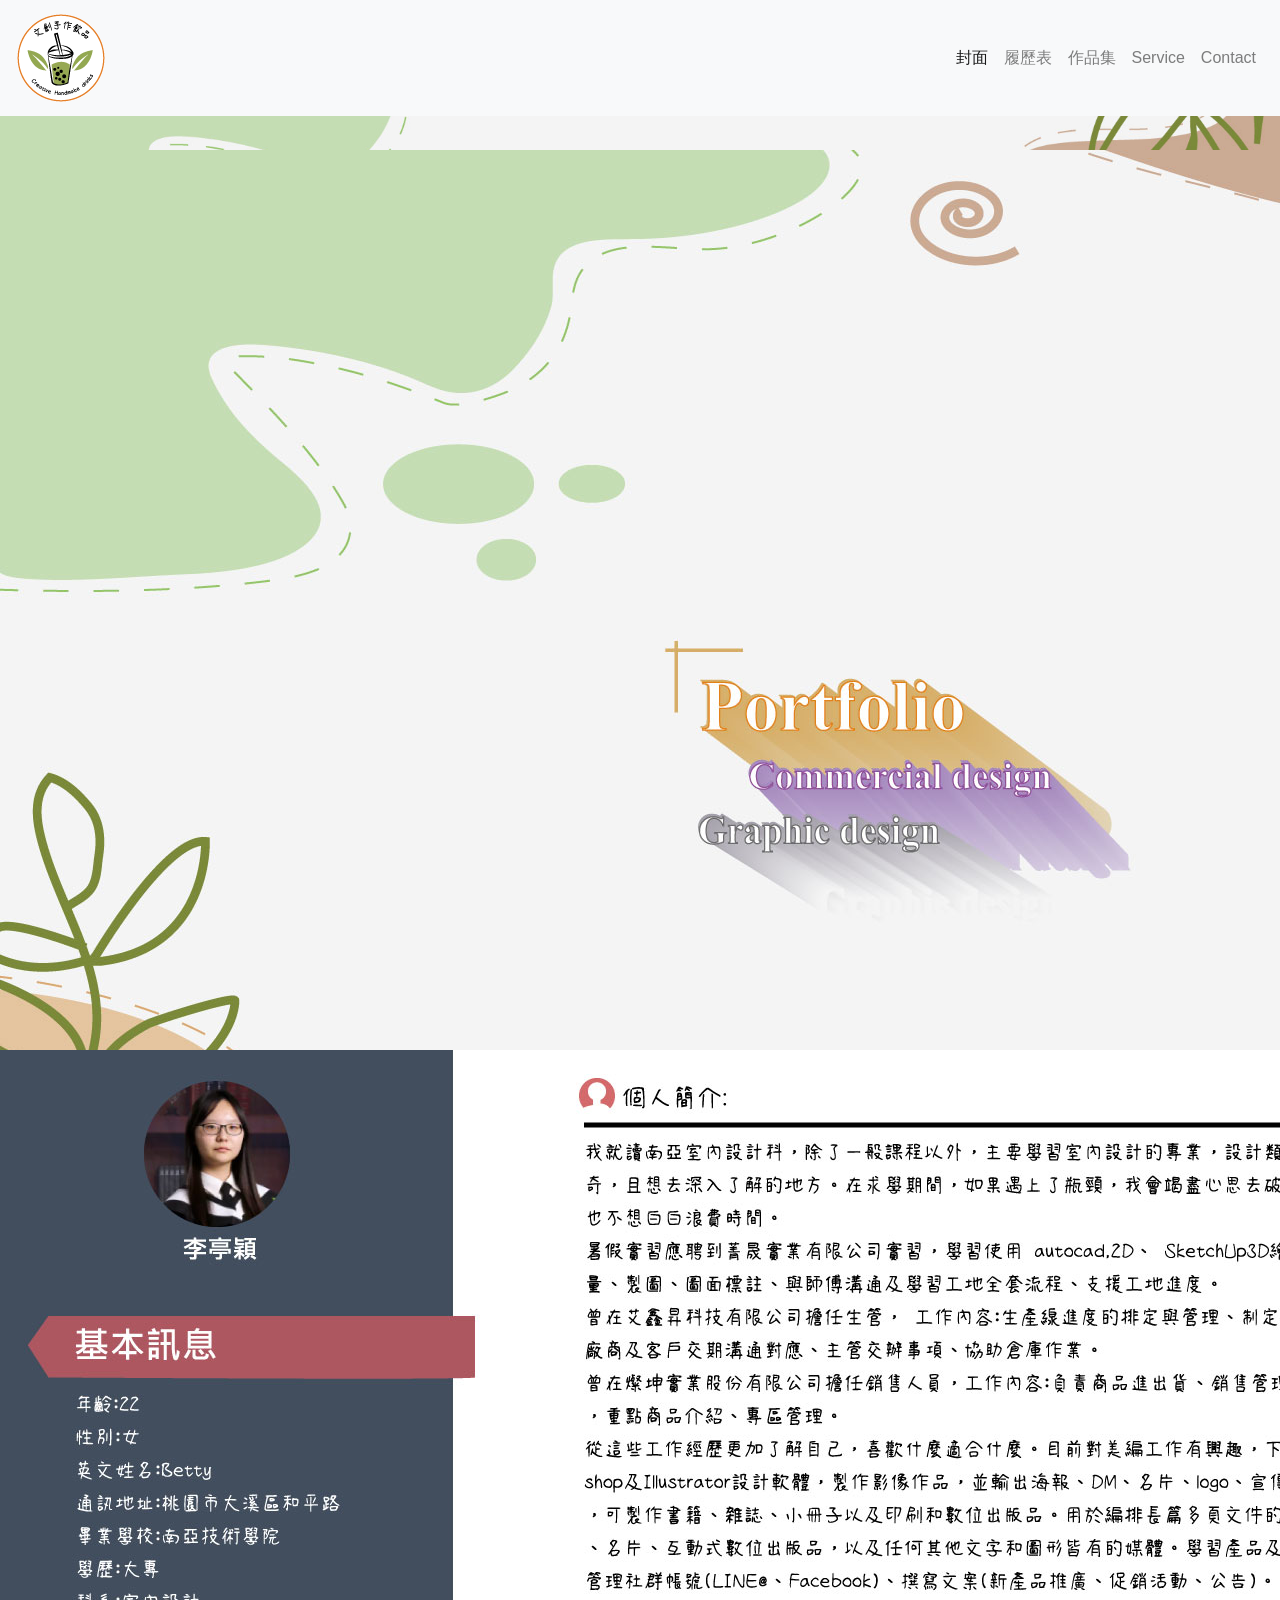
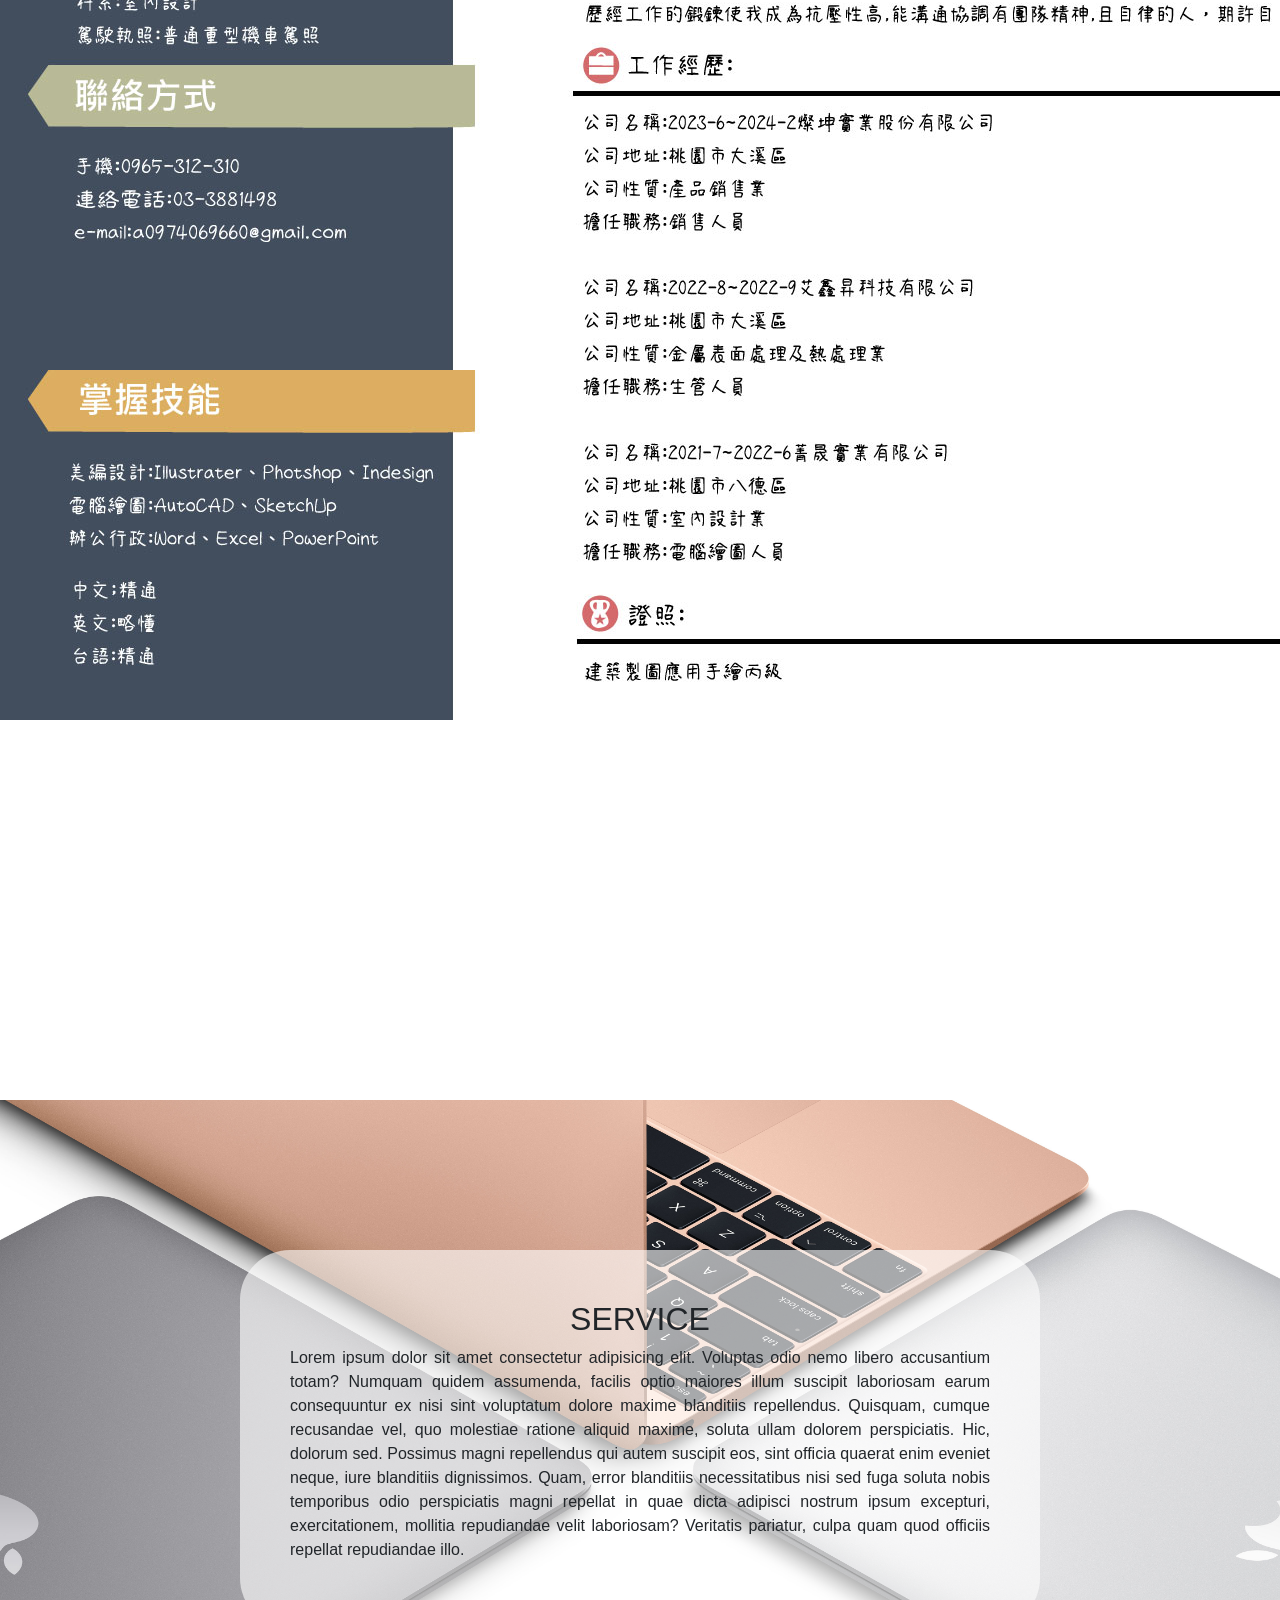
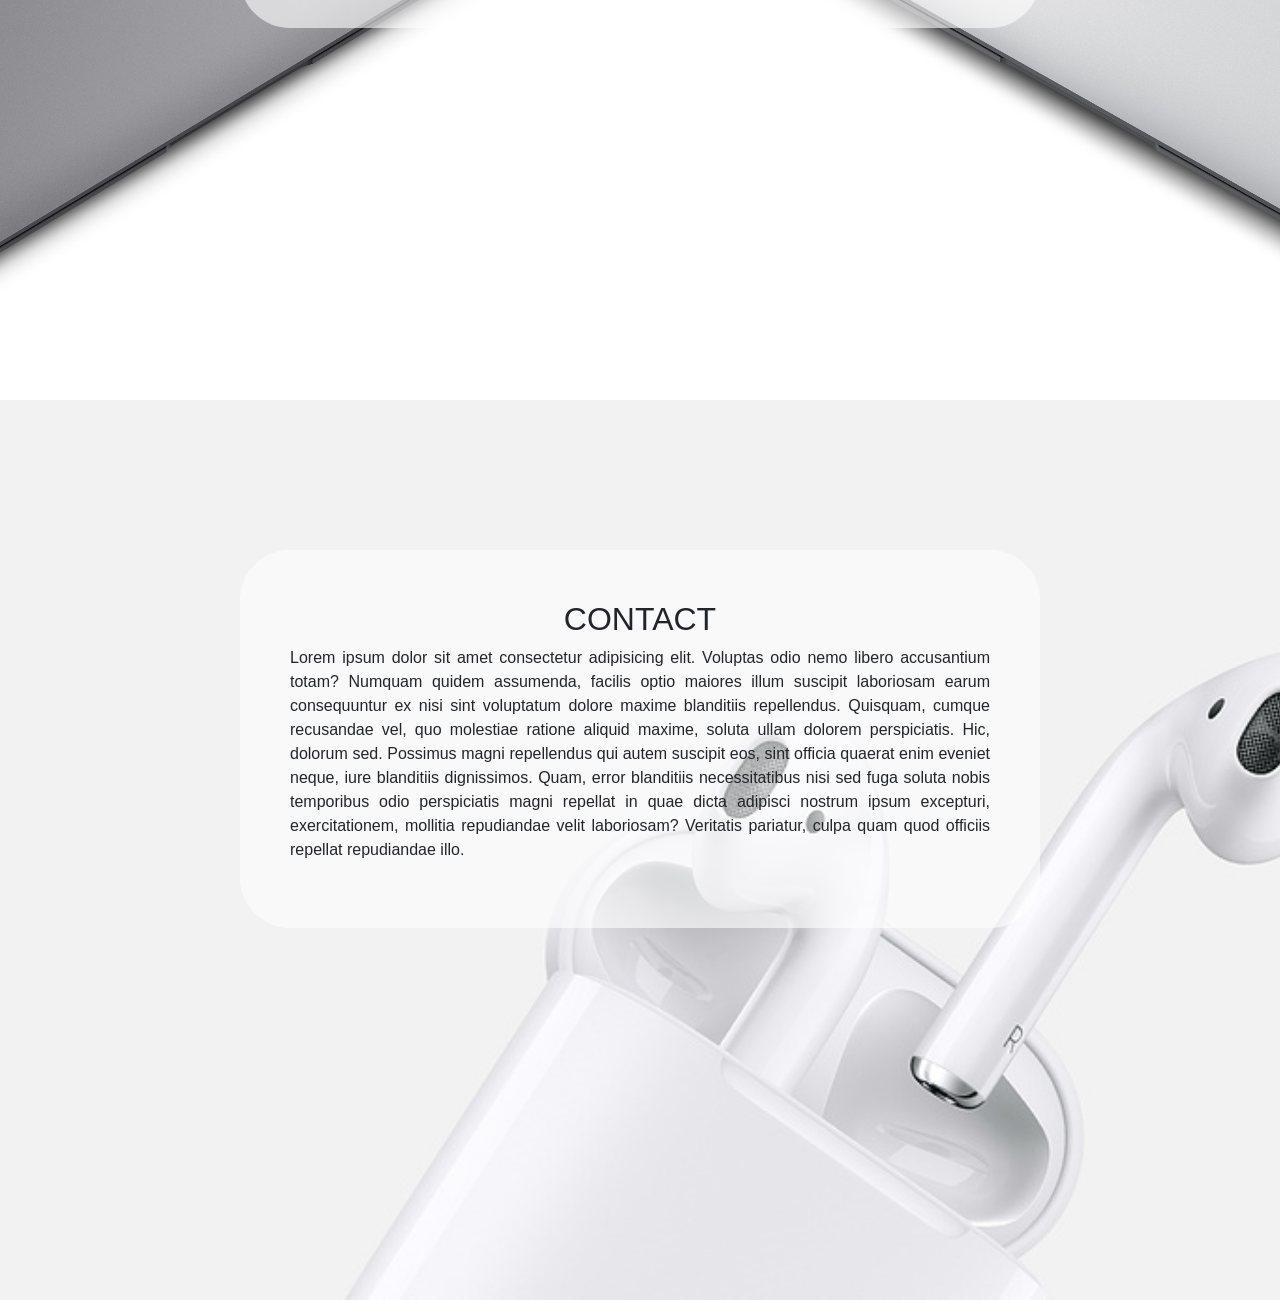
==== index.html @ 88ca4b81 "20240617-v1" ====
<!DOCTYPE html>
<html lang="en">

<head>
    <meta charset="UTF-8">
    <meta name="viewport" content="width=device-width, initial-scale=1.0">
    <meta http-equiv="X-UA-Compatible" content="ie=edge">
    <title>Document</title>
    <link rel="stylesheet" href="./css/bootstrap-4.0.0.css">
    <!-- bs icon -->
    <link rel="stylesheet" href="https://cdn.jsdelivr.net/npm/bootstrap-icons@1.11.3/font/bootstrap-icons.min.css">
    <!-- fontawesome icon -->
    <link rel="stylesheet" href="./fontawesome-free-5.7.2-web/css/all.css">
    <link rel="stylesheet" href="./css/index.css">
</head>

<body>
    <!-- 導覽列 -->
    <nav class="navbar navbar-expand-lg navbar-light bg-light fixed-top">
        <a class="navbar-brand js-scroll-trigger" href="#封面">
            <img src="./images/logo-2.png" alt="">
        </a>
        <button class="navbar-toggler" type="button" data-toggle="collapse" data-target="#navbarNav" aria-controls="navbarNav" aria-expanded="false"
            aria-label="Toggle navigation">
            <span class="navbar-toggler-icon"></span>
        </button>
        <div class="collapse navbar-collapse" id="navbarNav">
            <!-- 
                mr-auto(靠左=>預設值)
                ml-auto(靠右)
                mx-auto(置中)
             -->
            <ul class="navbar-nav ml-auto">
                <!-- 封面 -->
                <li class="nav-item active">
                    <a class="nav-link js-scroll-trigger" href="#封面">封面 <span class="sr-only">(current)</span></a>
                </li>
                <!-- 履歷表 -->
                <li class="nav-item">
                    <a class="nav-link js-scroll-trigger" href="#履歷表">履歷表</a>
                </li>
                <!-- 作品集 -->
                <li class="nav-item">
                    <a class="nav-link js-scroll-trigger" href="#作品集">作品集</a>
                </li>
                <li class="nav-item">
                    <a class="nav-link js-scroll-trigger" href="#service">Service</a>
                </li>
                <li class="nav-item">
                    <a class="nav-link js-scroll-trigger" href="#contact">Contact</a>
                </li>
            </ul>
        </div>
    </nav>

    <!-- 選單各區內容 -->
    <!-- 封面 -->
    <section id="封面">
        <img src="./images/封面.jpg" alt="">
        <div class="container">
            <div class="row">
                <!-- <div class="txt-bg">
                    <h2><i class="bi bi-alarm"></i>HOME</h2>
                    <p>Lorem ipsum dolor sit amet consectetur adipisicing elit. Voluptas odio nemo libero accusantium totam? Numquam quidem assumenda, facilis optio maiores illum suscipit laboriosam earum consequuntur ex nisi sint voluptatum dolore maxime blanditiis repellendus. Quisquam, cumque recusandae vel, quo molestiae ratione aliquid maxime, soluta ullam dolorem perspiciatis. Hic, dolorum sed. Possimus magni repellendus qui autem suscipit eos, sint officia quaerat enim eveniet neque, iure blanditiis dignissimos. Quam, error blanditiis necessitatibus nisi sed fuga soluta nobis temporibus odio perspiciatis magni repellat in quae dicta adipisci nostrum ipsum excepturi, exercitationem, mollitia repudiandae velit laboriosam? Veritatis pariatur, culpa quam quod officiis repellat repudiandae illo.</p>
                </div> -->
            </div>
        </div>
    </section>
    <!-- 履歷表 -->
    <section id="履歷表">
        <img src="./images/履歷表設計.jpg" alt="">
        <div class="container">
            <div class="row">
                <!-- <div class="txt-bg">
                    <h2>ABOUT<i class="bi bi-umbrella"></i></h2>
                    <p>Lorem ipsum dolor sit amet consectetur adipisicing elit. Voluptas odio nemo libero accusantium totam? Numquam quidem assumenda, facilis optio maiores illum suscipit laboriosam earum consequuntur ex nisi sint voluptatum dolore maxime blanditiis repellendus. Quisquam, cumque recusandae vel, quo molestiae ratione aliquid maxime, soluta ullam dolorem perspiciatis. Hic, dolorum sed. Possimus magni repellendus qui autem suscipit eos, sint officia quaerat enim eveniet neque, iure blanditiis dignissimos. Quam, error blanditiis necessitatibus nisi sed fuga soluta nobis temporibus odio perspiciatis magni repellat in quae dicta adipisci nostrum ipsum excepturi, exercitationem, mollitia repudiandae velit laboriosam? Veritatis pariatur, culpa quam quod officiis repellat repudiandae illo.</p>
                </div> -->
            </div>
        </div>
    </section>
    <!-- 作品集 -->
    <section id="作品集">
        <div class="container">
            <div class="row">
                <!-- 行內樣式 -->
                <!-- <div class="txt-bg">                    
                    <h2><i class="fas fa-dog" style="color: rgb(255, 70, 70);"></i>NEWS</h2>
                    <p>Lorem ipsum dolor sit amet consectetur adipisicing elit. Voluptas odio nemo libero accusantium totam? Numquam quidem assumenda, facilis optio maiores illum suscipit laboriosam earum consequuntur ex nisi sint voluptatum dolore maxime blanditiis repellendus. Quisquam, cumque recusandae vel, quo molestiae ratione aliquid maxime, soluta ullam dolorem perspiciatis. Hic, dolorum sed. Possimus magni repellendus qui autem suscipit eos, sint officia quaerat enim eveniet neque, iure blanditiis dignissimos. Quam, error blanditiis necessitatibus nisi sed fuga soluta nobis temporibus odio perspiciatis magni repellat in quae dicta adipisci nostrum ipsum excepturi, exercitationem, mollitia repudiandae velit laboriosam? Veritatis pariatur, culpa quam quod officiis repellat repudiandae illo.</p>
                </div> -->
            </div>
        </div>
    </section>
    <!-- SERVICE -->
    <section id="service">
        <div class="container">
            <div class="row">
                <div class="txt-bg">
                    <h2>SERVICE</h2>
                    <p>Lorem ipsum dolor sit amet consectetur adipisicing elit. Voluptas odio nemo libero accusantium totam?
                        Numquam quidem assumenda, facilis optio maiores illum suscipit laboriosam earum consequuntur ex nisi
                        sint voluptatum dolore maxime blanditiis repellendus. Quisquam, cumque recusandae vel, quo molestiae
                        ratione aliquid maxime, soluta ullam dolorem perspiciatis. Hic, dolorum sed. Possimus magni repellendus
                        qui autem suscipit eos, sint officia quaerat enim eveniet neque, iure blanditiis dignissimos. Quam,
                        error blanditiis necessitatibus nisi sed fuga soluta nobis temporibus odio perspiciatis magni repellat
                        in quae dicta adipisci nostrum ipsum excepturi, exercitationem, mollitia repudiandae velit laboriosam?
                        Veritatis pariatur, culpa quam quod officiis repellat repudiandae illo.</p>
                </div>
            </div>
        </div>
    </section>
    <!-- CONTACT -->
    <section id="contact">
        <div class="container">
            <div class="row">
                <div class="txt-bg">
                    <h2>CONTACT</h2>
                    <p>Lorem ipsum dolor sit amet consectetur adipisicing elit. Voluptas odio nemo libero accusantium totam?
                        Numquam quidem assumenda, facilis optio maiores illum suscipit laboriosam earum consequuntur ex nisi
                        sint voluptatum dolore maxime blanditiis repellendus. Quisquam, cumque recusandae vel, quo molestiae
                        ratione aliquid maxime, soluta ullam dolorem perspiciatis. Hic, dolorum sed. Possimus magni repellendus
                        qui autem suscipit eos, sint officia quaerat enim eveniet neque, iure blanditiis dignissimos. Quam,
                        error blanditiis necessitatibus nisi sed fuga soluta nobis temporibus odio perspiciatis magni repellat
                        in quae dicta adipisci nostrum ipsum excepturi, exercitationem, mollitia repudiandae velit laboriosam?
                        Veritatis pariatur, culpa quam quod officiis repellat repudiandae illo.</p>
                </div>
            </div>
        </div>
    </section>




    <!-- jQuery主程式 -->
    <script src="./js/jquery-3.2.1.min.js"></script>
    <!-- 捲動主程式 -->
    <script src="./js/freelancer.min.js"></script>
    <!-- 轉場主程式 -->
    <script src="./js/jquery.easing.min.js"></script>

    <!-- bs主程式 -->
    <script src="./js/bootstrap-4.0.0.js"></script>
    <script src="./js/popper.min.js"></script>

</body>

</html>
---- fontawesome-free-5.7.2-web/css/all.css ----
.fa,
.fas,
.far,
.fal,
.fab {
  -moz-osx-font-smoothing: grayscale;
  -webkit-font-smoothing: antialiased;
  display: inline-block;
  font-style: normal;
  font-variant: normal;
  text-rendering: auto;
  line-height: 1; }

.fa-lg {
  font-size: 1.33333em;
  line-height: 0.75em;
  vertical-align: -.0667em; }

.fa-xs {
  font-size: .75em; }

.fa-sm {
  font-size: .875em; }

.fa-1x {
  font-size: 1em; }

.fa-2x {
  font-size: 2em; }

.fa-3x {
  font-size: 3em; }

.fa-4x {
  font-size: 4em; }

.fa-5x {
  font-size: 5em; }

.fa-6x {
  font-size: 6em; }

.fa-7x {
  font-size: 7em; }

.fa-8x {
  font-size: 8em; }

.fa-9x {
  font-size: 9em; }

.fa-10x {
  font-size: 10em; }

.fa-fw {
  text-align: center;
  width: 1.25em; }

.fa-ul {
  list-style-type: none;
  margin-left: 2.5em;
  padding-left: 0; }
  .fa-ul > li {
    position: relative; }

.fa-li {
  left: -2em;
  position: absolute;
  text-align: center;
  width: 2em;
  line-height: inherit; }

.fa-border {
  border: solid 0.08em #eee;
  border-radius: .1em;
  padding: .2em .25em .15em; }

.fa-pull-left {
  float: left; }

.fa-pull-right {
  float: right; }

.fa.fa-pull-left,
.fas.fa-pull-left,
.far.fa-pull-left,
.fal.fa-pull-left,
.fab.fa-pull-left {
  margin-right: .3em; }

.fa.fa-pull-right,
.fas.fa-pull-right,
.far.fa-pull-right,
.fal.fa-pull-right,
.fab.fa-pull-right {
  margin-left: .3em; }

.fa-spin {
  -webkit-animation: fa-spin 2s infinite linear;
          animation: fa-spin 2s infinite linear; }

.fa-pulse {
  -webkit-animation: fa-spin 1s infinite steps(8);
          animation: fa-spin 1s infinite steps(8); }

@-webkit-keyframes fa-spin {
  0% {
    -webkit-transform: rotate(0deg);
            transform: rotate(0deg); }
  100% {
    -webkit-transform: rotate(360deg);
            transform: rotate(360deg); } }

@keyframes fa-spin {
  0% {
    -webkit-transform: rotate(0deg);
            transform: rotate(0deg); }
  100% {
    -webkit-transform: rotate(360deg);
            transform: rotate(360deg); } }

.fa-rotate-90 {
  -ms-filter: "progid:DXImageTransform.Microsoft.BasicImage(rotation=1)";
  -webkit-transform: rotate(90deg);
          transform: rotate(90deg); }

.fa-rotate-180 {
  -ms-filter: "progid:DXImageTransform.Microsoft.BasicImage(rotation=2)";
  -webkit-transform: rotate(180deg);
          transform: rotate(180deg); }

.fa-rotate-270 {
  -ms-filter: "progid:DXImageTransform.Microsoft.BasicImage(rotation=3)";
  -webkit-transform: rotate(270deg);
          transform: rotate(270deg); }

.fa-flip-horizontal {
  -ms-filter: "progid:DXImageTransform.Microsoft.BasicImage(rotation=0, mirror=1)";
  -webkit-transform: scale(-1, 1);
          transform: scale(-1, 1); }

.fa-flip-vertical {
  -ms-filter: "progid:DXImageTransform.Microsoft.BasicImage(rotation=2, mirror=1)";
  -webkit-transform: scale(1, -1);
          transform: scale(1, -1); }

.fa-flip-both, .fa-flip-horizontal.fa-flip-vertical {
  -ms-filter: "progid:DXImageTransform.Microsoft.BasicImage(rotation=2, mirror=1)";
  -webkit-transform: scale(-1, -1);
          transform: scale(-1, -1); }

:root .fa-rotate-90,
:root .fa-rotate-180,
:root .fa-rotate-270,
:root .fa-flip-horizontal,
:root .fa-flip-vertical,
:root .fa-flip-both {
  -webkit-filter: none;
          filter: none; }

.fa-stack {
  display: inline-block;
  height: 2em;
  line-height: 2em;
  position: relative;
  vertical-align: middle;
  width: 2.5em; }

.fa-stack-1x,
.fa-stack-2x {
  left: 0;
  position: absolute;
  text-align: center;
  width: 100%; }

.fa-stack-1x {
  line-height: inherit; }

.fa-stack-2x {
  font-size: 2em; }

.fa-inverse {
  color: #fff; }

/* Font Awesome uses the Unicode Private Use Area (PUA) to ensure screen
readers do not read off random characters that represent icons */
.fa-500px:before {
  content: "\f26e"; }

.fa-accessible-icon:before {
  content: "\f368"; }

.fa-accusoft:before {
  content: "\f369"; }

.fa-acquisitions-incorporated:before {
  content: "\f6af"; }

.fa-ad:before {
  content: "\f641"; }

.fa-address-book:before {
  content: "\f2b9"; }

.fa-address-card:before {
  content: "\f2bb"; }

.fa-adjust:before {
  content: "\f042"; }

.fa-adn:before {
  content: "\f170"; }

.fa-adobe:before {
  content: "\f778"; }

.fa-adversal:before {
  content: "\f36a"; }

.fa-affiliatetheme:before {
  content: "\f36b"; }

.fa-air-freshener:before {
  content: "\f5d0"; }

.fa-algolia:before {
  content: "\f36c"; }

.fa-align-center:before {
  content: "\f037"; }

.fa-align-justify:before {
  content: "\f039"; }

.fa-align-left:before {
  content: "\f036"; }

.fa-align-right:before {
  content: "\f038"; }

.fa-alipay:before {
  content: "\f642"; }

.fa-allergies:before {
  content: "\f461"; }

.fa-amazon:before {
  content: "\f270"; }

.fa-amazon-pay:before {
  content: "\f42c"; }

.fa-ambulance:before {
  content: "\f0f9"; }

.fa-american-sign-language-interpreting:before {
  content: "\f2a3"; }

.fa-amilia:before {
  content: "\f36d"; }

.fa-anchor:before {
  content: "\f13d"; }

.fa-android:before {
  content: "\f17b"; }

.fa-angellist:before {
  content: "\f209"; }

.fa-angle-double-down:before {
  content: "\f103"; }

.fa-angle-double-left:before {
  content: "\f100"; }

.fa-angle-double-right:before {
  content: "\f101"; }

.fa-angle-double-up:before {
  content: "\f102"; }

.fa-angle-down:before {
  content: "\f107"; }

.fa-angle-left:before {
  content: "\f104"; }

.fa-angle-right:before {
  content: "\f105"; }

.fa-angle-up:before {
  content: "\f106"; }

.fa-angry:before {
  content: "\f556"; }

.fa-angrycreative:before {
  content: "\f36e"; }

.fa-angular:before {
  content: "\f420"; }

.fa-ankh:before {
  content: "\f644"; }

.fa-app-store:before {
  content: "\f36f"; }

.fa-app-store-ios:before {
  content: "\f370"; }

.fa-apper:before {
  content: "\f371"; }

.fa-apple:before {
  content: "\f179"; }

.fa-apple-alt:before {
  content: "\f5d1"; }

.fa-apple-pay:before {
  content: "\f415"; }

.fa-archive:before {
  content: "\f187"; }

.fa-archway:before {
  content: "\f557"; }

.fa-arrow-alt-circle-down:before {
  content: "\f358"; }

.fa-arrow-alt-circle-left:before {
  content: "\f359"; }

.fa-arrow-alt-circle-right:before {
  content: "\f35a"; }

.fa-arrow-alt-circle-up:before {
  content: "\f35b"; }

.fa-arrow-circle-down:before {
  content: "\f0ab"; }

.fa-arrow-circle-left:before {
  content: "\f0a8"; }

.fa-arrow-circle-right:before {
  content: "\f0a9"; }

.fa-arrow-circle-up:before {
  content: "\f0aa"; }

.fa-arrow-down:before {
  content: "\f063"; }

.fa-arrow-left:before {
  content: "\f060"; }

.fa-arrow-right:before {
  content: "\f061"; }

.fa-arrow-up:before {
  content: "\f062"; }

.fa-arrows-alt:before {
  content: "\f0b2"; }

.fa-arrows-alt-h:before {
  content: "\f337"; }

.fa-arrows-alt-v:before {
  content: "\f338"; }

.fa-artstation:before {
  content: "\f77a"; }

.fa-assistive-listening-systems:before {
  content: "\f2a2"; }

.fa-asterisk:before {
  content: "\f069"; }

.fa-asymmetrik:before {
  content: "\f372"; }

.fa-at:before {
  content: "\f1fa"; }

.fa-atlas:before {
  content: "\f558"; }

.fa-atlassian:before {
  content: "\f77b"; }

.fa-atom:before {
  content: "\f5d2"; }

.fa-audible:before {
  content: "\f373"; }

.fa-audio-description:before {
  content: "\f29e"; }

.fa-autoprefixer:before {
  content: "\f41c"; }

.fa-avianex:before {
  content: "\f374"; }

.fa-aviato:before {
  content: "\f421"; }

.fa-award:before {
  content: "\f559"; }

.fa-aws:before {
  content: "\f375"; }

.fa-baby:before {
  content: "\f77c"; }

.fa-baby-carriage:before {
  content: "\f77d"; }

.fa-backspace:before {
  content: "\f55a"; }

.fa-backward:before {
  content: "\f04a"; }

.fa-bacon:before {
  content: "\f7e5"; }

.fa-balance-scale:before {
  content: "\f24e"; }

.fa-ban:before {
  content: "\f05e"; }

.fa-band-aid:before {
  content: "\f462"; }

.fa-bandcamp:before {
  content: "\f2d5"; }

.fa-barcode:before {
  content: "\f02a"; }

.fa-bars:before {
  content: "\f0c9"; }

.fa-baseball-ball:before {
  content: "\f433"; }

.fa-basketball-ball:before {
  content: "\f434"; }

.fa-bath:before {
  content: "\f2cd"; }

.fa-battery-empty:before {
  content: "\f244"; }

.fa-battery-full:before {
  content: "\f240"; }

.fa-battery-half:before {
  content: "\f242"; }

.fa-battery-quarter:before {
  content: "\f243"; }

.fa-battery-three-quarters:before {
  content: "\f241"; }

.fa-bed:before {
  content: "\f236"; }

.fa-beer:before {
  content: "\f0fc"; }

.fa-behance:before {
  content: "\f1b4"; }

.fa-behance-square:before {
  content: "\f1b5"; }

.fa-bell:before {
  content: "\f0f3"; }

.fa-bell-slash:before {
  content: "\f1f6"; }

.fa-bezier-curve:before {
  content: "\f55b"; }

.fa-bible:before {
  content: "\f647"; }

.fa-bicycle:before {
  content: "\f206"; }

.fa-bimobject:before {
  content: "\f378"; }

.fa-binoculars:before {
  content: "\f1e5"; }

.fa-biohazard:before {
  content: "\f780"; }

.fa-birthday-cake:before {
  content: "\f1fd"; }

.fa-bitbucket:before {
  content: "\f171"; }

.fa-bitcoin:before {
  content: "\f379"; }

.fa-bity:before {
  content: "\f37a"; }

.fa-black-tie:before {
  content: "\f27e"; }

.fa-blackberry:before {
  content: "\f37b"; }

.fa-blender:before {
  content: "\f517"; }

.fa-blender-phone:before {
  content: "\f6b6"; }

.fa-blind:before {
  content: "\f29d"; }

.fa-blog:before {
  content: "\f781"; }

.fa-blogger:before {
  content: "\f37c"; }

.fa-blogger-b:before {
  content: "\f37d"; }

.fa-bluetooth:before {
  content: "\f293"; }

.fa-bluetooth-b:before {
  content: "\f294"; }

.fa-bold:before {
  content: "\f032"; }

.fa-bolt:before {
  content: "\f0e7"; }

.fa-bomb:before {
  content: "\f1e2"; }

.fa-bone:before {
  content: "\f5d7"; }

.fa-bong:before {
  content: "\f55c"; }

.fa-book:before {
  content: "\f02d"; }

.fa-book-dead:before {
  content: "\f6b7"; }

.fa-book-medical:before {
  content: "\f7e6"; }

.fa-book-open:before {
  content: "\f518"; }

.fa-book-reader:before {
  content: "\f5da"; }

.fa-bookmark:before {
  content: "\f02e"; }

.fa-bowling-ball:before {
  content: "\f436"; }

.fa-box:before {
  content: "\f466"; }

.fa-box-open:before {
  content: "\f49e"; }

.fa-boxes:before {
  content: "\f468"; }

.fa-braille:before {
  content: "\f2a1"; }

.fa-brain:before {
  content: "\f5dc"; }

.fa-bread-slice:before {
  content: "\f7ec"; }

.fa-briefcase:before {
  content: "\f0b1"; }

.fa-briefcase-medical:before {
  content: "\f469"; }

.fa-broadcast-tower:before {
  content: "\f519"; }

.fa-broom:before {
  content: "\f51a"; }

.fa-brush:before {
  content: "\f55d"; }

.fa-btc:before {
  content: "\f15a"; }

.fa-bug:before {
  content: "\f188"; }

.fa-building:before {
  content: "\f1ad"; }

.fa-bullhorn:before {
  content: "\f0a1"; }

.fa-bullseye:before {
  content: "\f140"; }

.fa-burn:before {
  content: "\f46a"; }

.fa-buromobelexperte:before {
  content: "\f37f"; }

.fa-bus:before {
  content: "\f207"; }

.fa-bus-alt:before {
  content: "\f55e"; }

.fa-business-time:before {
  content: "\f64a"; }

.fa-buysellads:before {
  content: "\f20d"; }

.fa-calculator:before {
  content: "\f1ec"; }

.fa-calendar:before {
  content: "\f133"; }

.fa-calendar-alt:before {
  content: "\f073"; }

.fa-calendar-check:before {
  content: "\f274"; }

.fa-calendar-day:before {
  content: "\f783"; }

.fa-calendar-minus:before {
  content: "\f272"; }

.fa-calendar-plus:before {
  content: "\f271"; }

.fa-calendar-times:before {
  content: "\f273"; }

.fa-calendar-week:before {
  content: "\f784"; }

.fa-camera:before {
  content: "\f030"; }

.fa-camera-retro:before {
  content: "\f083"; }

.fa-campground:before {
  content: "\f6bb"; }

.fa-canadian-maple-leaf:before {
  content: "\f785"; }

.fa-candy-cane:before {
  content: "\f786"; }

.fa-cannabis:before {
  content: "\f55f"; }

.fa-capsules:before {
  content: "\f46b"; }

.fa-car:before {
  content: "\f1b9"; }

.fa-car-alt:before {
  content: "\f5de"; }

.fa-car-battery:before {
  content: "\f5df"; }

.fa-car-crash:before {
  content: "\f5e1"; }

.fa-car-side:before {
  content: "\f5e4"; }

.fa-caret-down:before {
  content: "\f0d7"; }

.fa-caret-left:before {
  content: "\f0d9"; }

.fa-caret-right:before {
  content: "\f0da"; }

.fa-caret-square-down:before {
  content: "\f150"; }

.fa-caret-square-left:before {
  content: "\f191"; }

.fa-caret-square-right:before {
  content: "\f152"; }

.fa-caret-square-up:before {
  content: "\f151"; }

.fa-caret-up:before {
  content: "\f0d8"; }

.fa-carrot:before {
  content: "\f787"; }

.fa-cart-arrow-down:before {
  content: "\f218"; }

.fa-cart-plus:before {
  content: "\f217"; }

.fa-cash-register:before {
  content: "\f788"; }

.fa-cat:before {
  content: "\f6be"; }

.fa-cc-amazon-pay:before {
  content: "\f42d"; }

.fa-cc-amex:before {
  content: "\f1f3"; }

.fa-cc-apple-pay:before {
  content: "\f416"; }

.fa-cc-diners-club:before {
  content: "\f24c"; }

.fa-cc-discover:before {
  content: "\f1f2"; }

.fa-cc-jcb:before {
  content: "\f24b"; }

.fa-cc-mastercard:before {
  content: "\f1f1"; }

.fa-cc-paypal:before {
  content: "\f1f4"; }

.fa-cc-stripe:before {
  content: "\f1f5"; }

.fa-cc-visa:before {
  content: "\f1f0"; }

.fa-centercode:before {
  content: "\f380"; }

.fa-centos:before {
  content: "\f789"; }

.fa-certificate:before {
  content: "\f0a3"; }

.fa-chair:before {
  content: "\f6c0"; }

.fa-chalkboard:before {
  content: "\f51b"; }

.fa-chalkboard-teacher:before {
  content: "\f51c"; }

.fa-charging-station:before {
  content: "\f5e7"; }

.fa-chart-area:before {
  content: "\f1fe"; }

.fa-chart-bar:before {
  content: "\f080"; }

.fa-chart-line:before {
  content: "\f201"; }

.fa-chart-pie:before {
  content: "\f200"; }

.fa-check:before {
  content: "\f00c"; }

.fa-check-circle:before {
  content: "\f058"; }

.fa-check-double:before {
  content: "\f560"; }

.fa-check-square:before {
  content: "\f14a"; }

.fa-cheese:before {
  content: "\f7ef"; }

.fa-chess:before {
  content: "\f439"; }

.fa-chess-bishop:before {
  content: "\f43a"; }

.fa-chess-board:before {
  content: "\f43c"; }

.fa-chess-king:before {
  content: "\f43f"; }

.fa-chess-knight:before {
  content: "\f441"; }

.fa-chess-pawn:before {
  content: "\f443"; }

.fa-chess-queen:before {
  content: "\f445"; }

.fa-chess-rook:before {
  content: "\f447"; }

.fa-chevron-circle-down:before {
  content: "\f13a"; }

.fa-chevron-circle-left:before {
  content: "\f137"; }

.fa-chevron-circle-right:before {
  content: "\f138"; }

.fa-chevron-circle-up:before {
  content: "\f139"; }

.fa-chevron-down:before {
  content: "\f078"; }

.fa-chevron-left:before {
  content: "\f053"; }

.fa-chevron-right:before {
  content: "\f054"; }

.fa-chevron-up:before {
  content: "\f077"; }

.fa-child:before {
  content: "\f1ae"; }

.fa-chrome:before {
  content: "\f268"; }

.fa-church:before {
  content: "\f51d"; }

.fa-circle:before {
  content: "\f111"; }

.fa-circle-notch:before {
  content: "\f1ce"; }

.fa-city:before {
  content: "\f64f"; }

.fa-clinic-medical:before {
  content: "\f7f2"; }

.fa-clipboard:before {
  content: "\f328"; }

.fa-clipboard-check:before {
  content: "\f46c"; }

.fa-clipboard-list:before {
  content: "\f46d"; }

.fa-clock:before {
  content: "\f017"; }

.fa-clone:before {
  content: "\f24d"; }

.fa-closed-captioning:before {
  content: "\f20a"; }

.fa-cloud:before {
  content: "\f0c2"; }

.fa-cloud-download-alt:before {
  content: "\f381"; }

.fa-cloud-meatball:before {
  content: "\f73b"; }

.fa-cloud-moon:before {
  content: "\f6c3"; }

.fa-cloud-moon-rain:before {
  content: "\f73c"; }

.fa-cloud-rain:before {
  content: "\f73d"; }

.fa-cloud-showers-heavy:before {
  content: "\f740"; }

.fa-cloud-sun:before {
  content: "\f6c4"; }

.fa-cloud-sun-rain:before {
  content: "\f743"; }

.fa-cloud-upload-alt:before {
  content: "\f382"; }

.fa-cloudscale:before {
  content: "\f383"; }

.fa-cloudsmith:before {
  content: "\f384"; }

.fa-cloudversify:before {
  content: "\f385"; }

.fa-cocktail:before {
  content: "\f561"; }

.fa-code:before {
  content: "\f121"; }

.fa-code-branch:before {
  content: "\f126"; }

.fa-codepen:before {
  content: "\f1cb"; }

.fa-codiepie:before {
  content: "\f284"; }

.fa-coffee:before {
  content: "\f0f4"; }

.fa-cog:before {
  content: "\f013"; }

.fa-cogs:before {
  content: "\f085"; }

.fa-coins:before {
  content: "\f51e"; }

.fa-columns:before {
  content: "\f0db"; }

.fa-comment:before {
  content: "\f075"; }

.fa-comment-alt:before {
  content: "\f27a"; }

.fa-comment-dollar:before {
  content: "\f651"; }

.fa-comment-dots:before {
  content: "\f4ad"; }

.fa-comment-medical:before {
  content: "\f7f5"; }

.fa-comment-slash:before {
  content: "\f4b3"; }

.fa-comments:before {
  content: "\f086"; }

.fa-comments-dollar:before {
  content: "\f653"; }

.fa-compact-disc:before {
  content: "\f51f"; }

.fa-compass:before {
  content: "\f14e"; }

.fa-compress:before {
  content: "\f066"; }

.fa-compress-arrows-alt:before {
  content: "\f78c"; }

.fa-concierge-bell:before {
  content: "\f562"; }

.fa-confluence:before {
  content: "\f78d"; }

.fa-connectdevelop:before {
  content: "\f20e"; }

.fa-contao:before {
  content: "\f26d"; }

.fa-cookie:before {
  content: "\f563"; }

.fa-cookie-bite:before {
  content: "\f564"; }

.fa-copy:before {
  content: "\f0c5"; }

.fa-copyright:before {
  content: "\f1f9"; }

.fa-couch:before {
  content: "\f4b8"; }

.fa-cpanel:before {
  content: "\f388"; }

.fa-creative-commons:before {
  content: "\f25e"; }

.fa-creative-commons-by:before {
  content: "\f4e7"; }

.fa-creative-commons-nc:before {
  content: "\f4e8"; }

.fa-creative-commons-nc-eu:before {
  content: "\f4e9"; }

.fa-creative-commons-nc-jp:before {
  content: "\f4ea"; }

.fa-creative-commons-nd:before {
  content: "\f4eb"; }

.fa-creative-commons-pd:before {
  content: "\f4ec"; }

.fa-creative-commons-pd-alt:before {
  content: "\f4ed"; }

.fa-creative-commons-remix:before {
  content: "\f4ee"; }

.fa-creative-commons-sa:before {
  content: "\f4ef"; }

.fa-creative-commons-sampling:before {
  content: "\f4f0"; }

.fa-creative-commons-sampling-plus:before {
  content: "\f4f1"; }

.fa-creative-commons-share:before {
  content: "\f4f2"; }

.fa-creative-commons-zero:before {
  content: "\f4f3"; }

.fa-credit-card:before {
  content: "\f09d"; }

.fa-critical-role:before {
  content: "\f6c9"; }

.fa-crop:before {
  content: "\f125"; }

.fa-crop-alt:before {
  content: "\f565"; }

.fa-cross:before {
  content: "\f654"; }

.fa-crosshairs:before {
  content: "\f05b"; }

.fa-crow:before {
  content: "\f520"; }

.fa-crown:before {
  content: "\f521"; }

.fa-crutch:before {
  content: "\f7f7"; }

.fa-css3:before {
  content: "\f13c"; }

.fa-css3-alt:before {
  content: "\f38b"; }

.fa-cube:before {
  content: "\f1b2"; }

.fa-cubes:before {
  content: "\f1b3"; }

.fa-cut:before {
  content: "\f0c4"; }

.fa-cuttlefish:before {
  content: "\f38c"; }

.fa-d-and-d:before {
  content: "\f38d"; }

.fa-d-and-d-beyond:before {
  content: "\f6ca"; }

.fa-dashcube:before {
  content: "\f210"; }

.fa-database:before {
  content: "\f1c0"; }

.fa-deaf:before {
  content: "\f2a4"; }

.fa-delicious:before {
  content: "\f1a5"; }

.fa-democrat:before {
  content: "\f747"; }

.fa-deploydog:before {
  content: "\f38e"; }

.fa-deskpro:before {
  content: "\f38f"; }

.fa-desktop:before {
  content: "\f108"; }

.fa-dev:before {
  content: "\f6cc"; }

.fa-deviantart:before {
  content: "\f1bd"; }

.fa-dharmachakra:before {
  content: "\f655"; }

.fa-dhl:before {
  content: "\f790"; }

.fa-diagnoses:before {
  content: "\f470"; }

.fa-diaspora:before {
  content: "\f791"; }

.fa-dice:before {
  content: "\f522"; }

.fa-dice-d20:before {
  content: "\f6cf"; }

.fa-dice-d6:before {
  content: "\f6d1"; }

.fa-dice-five:before {
  content: "\f523"; }

.fa-dice-four:before {
  content: "\f524"; }

.fa-dice-one:before {
  content: "\f525"; }

.fa-dice-six:before {
  content: "\f526"; }

.fa-dice-three:before {
  content: "\f527"; }

.fa-dice-two:before {
  content: "\f528"; }

.fa-digg:before {
  content: "\f1a6"; }

.fa-digital-ocean:before {
  content: "\f391"; }

.fa-digital-tachograph:before {
  content: "\f566"; }

.fa-directions:before {
  content: "\f5eb"; }

.fa-discord:before {
  content: "\f392"; }

.fa-discourse:before {
  content: "\f393"; }

.fa-divide:before {
  content: "\f529"; }

.fa-dizzy:before {
  content: "\f567"; }

.fa-dna:before {
  content: "\f471"; }

.fa-dochub:before {
  content: "\f394"; }

.fa-docker:before {
  content: "\f395"; }

.fa-dog:before {
  content: "\f6d3"; }

.fa-dollar-sign:before {
  content: "\f155"; }

.fa-dolly:before {
  content: "\f472"; }

.fa-dolly-flatbed:before {
  content: "\f474"; }

.fa-donate:before {
  content: "\f4b9"; }

.fa-door-closed:before {
  content: "\f52a"; }

.fa-door-open:before {
  content: "\f52b"; }

.fa-dot-circle:before {
  content: "\f192"; }

.fa-dove:before {
  content: "\f4ba"; }

.fa-download:before {
  content: "\f019"; }

.fa-draft2digital:before {
  content: "\f396"; }

.fa-drafting-compass:before {
  content: "\f568"; }

.fa-dragon:before {
  content: "\f6d5"; }

.fa-draw-polygon:before {
  content: "\f5ee"; }

.fa-dribbble:before {
  content: "\f17d"; }

.fa-dribbble-square:before {
  content: "\f397"; }

.fa-dropbox:before {
  content: "\f16b"; }

.fa-drum:before {
  content: "\f569"; }

.fa-drum-steelpan:before {
  content: "\f56a"; }

.fa-drumstick-bite:before {
  content: "\f6d7"; }

.fa-drupal:before {
  content: "\f1a9"; }

.fa-dumbbell:before {
  content: "\f44b"; }

.fa-dumpster:before {
  content: "\f793"; }

.fa-dumpster-fire:before {
  content: "\f794"; }

.fa-dungeon:before {
  content: "\f6d9"; }

.fa-dyalog:before {
  content: "\f399"; }

.fa-earlybirds:before {
  content: "\f39a"; }

.fa-ebay:before {
  content: "\f4f4"; }

.fa-edge:before {
  content: "\f282"; }

.fa-edit:before {
  content: "\f044"; }

.fa-egg:before {
  content: "\f7fb"; }

.fa-eject:before {
  content: "\f052"; }

.fa-elementor:before {
  content: "\f430"; }

.fa-ellipsis-h:before {
  content: "\f141"; }

.fa-ellipsis-v:before {
  content: "\f142"; }

.fa-ello:before {
  content: "\f5f1"; }

.fa-ember:before {
  content: "\f423"; }

.fa-empire:before {
  content: "\f1d1"; }

.fa-envelope:before {
  content: "\f0e0"; }

.fa-envelope-open:before {
  content: "\f2b6"; }

.fa-envelope-open-text:before {
  content: "\f658"; }

.fa-envelope-square:before {
  content: "\f199"; }

.fa-envira:before {
  content: "\f299"; }

.fa-equals:before {
  content: "\f52c"; }

.fa-eraser:before {
  content: "\f12d"; }

.fa-erlang:before {
  content: "\f39d"; }

.fa-ethereum:before {
  content: "\f42e"; }

.fa-ethernet:before {
  content: "\f796"; }

.fa-etsy:before {
  content: "\f2d7"; }

.fa-euro-sign:before {
  content: "\f153"; }

.fa-exchange-alt:before {
  content: "\f362"; }

.fa-exclamation:before {
  content: "\f12a"; }

.fa-exclamation-circle:before {
  content: "\f06a"; }

.fa-exclamation-triangle:before {
  content: "\f071"; }

.fa-expand:before {
  content: "\f065"; }

.fa-expand-arrows-alt:before {
  content: "\f31e"; }

.fa-expeditedssl:before {
  content: "\f23e"; }

.fa-external-link-alt:before {
  content: "\f35d"; }

.fa-external-link-square-alt:before {
  content: "\f360"; }

.fa-eye:before {
  content: "\f06e"; }

.fa-eye-dropper:before {
  content: "\f1fb"; }

.fa-eye-slash:before {
  content: "\f070"; }

.fa-facebook:before {
  content: "\f09a"; }

.fa-facebook-f:before {
  content: "\f39e"; }

.fa-facebook-messenger:before {
  content: "\f39f"; }

.fa-facebook-square:before {
  content: "\f082"; }

.fa-fantasy-flight-games:before {
  content: "\f6dc"; }

.fa-fast-backward:before {
  content: "\f049"; }

.fa-fast-forward:before {
  content: "\f050"; }

.fa-fax:before {
  content: "\f1ac"; }

.fa-feather:before {
  content: "\f52d"; }

.fa-feather-alt:before {
  content: "\f56b"; }

.fa-fedex:before {
  content: "\f797"; }

.fa-fedora:before {
  content: "\f798"; }

.fa-female:before {
  content: "\f182"; }

.fa-fighter-jet:before {
  content: "\f0fb"; }

.fa-figma:before {
  content: "\f799"; }

.fa-file:before {
  content: "\f15b"; }

.fa-file-alt:before {
  content: "\f15c"; }

.fa-file-archive:before {
  content: "\f1c6"; }

.fa-file-audio:before {
  content: "\f1c7"; }

.fa-file-code:before {
  content: "\f1c9"; }

.fa-file-contract:before {
  content: "\f56c"; }

.fa-file-csv:before {
  content: "\f6dd"; }

.fa-file-download:before {
  content: "\f56d"; }

.fa-file-excel:before {
  content: "\f1c3"; }

.fa-file-export:before {
  content: "\f56e"; }

.fa-file-image:before {
  content: "\f1c5"; }

.fa-file-import:before {
  content: "\f56f"; }

.fa-file-invoice:before {
  content: "\f570"; }

.fa-file-invoice-dollar:before {
  content: "\f571"; }

.fa-file-medical:before {
  content: "\f477"; }

.fa-file-medical-alt:before {
  content: "\f478"; }

.fa-file-pdf:before {
  content: "\f1c1"; }

.fa-file-powerpoint:before {
  content: "\f1c4"; }

.fa-file-prescription:before {
  content: "\f572"; }

.fa-file-signature:before {
  content: "\f573"; }

.fa-file-upload:before {
  content: "\f574"; }

.fa-file-video:before {
  content: "\f1c8"; }

.fa-file-word:before {
  content: "\f1c2"; }

.fa-fill:before {
  content: "\f575"; }

.fa-fill-drip:before {
  content: "\f576"; }

.fa-film:before {
  content: "\f008"; }

.fa-filter:before {
  content: "\f0b0"; }

.fa-fingerprint:before {
  content: "\f577"; }

.fa-fire:before {
  content: "\f06d"; }

.fa-fire-alt:before {
  content: "\f7e4"; }

.fa-fire-extinguisher:before {
  content: "\f134"; }

.fa-firefox:before {
  content: "\f269"; }

.fa-first-aid:before {
  content: "\f479"; }

.fa-first-order:before {
  content: "\f2b0"; }

.fa-first-order-alt:before {
  content: "\f50a"; }

.fa-firstdraft:before {
  content: "\f3a1"; }

.fa-fish:before {
  content: "\f578"; }

.fa-fist-raised:before {
  content: "\f6de"; }

.fa-flag:before {
  content: "\f024"; }

.fa-flag-checkered:before {
  content: "\f11e"; }

.fa-flag-usa:before {
  content: "\f74d"; }

.fa-flask:before {
  content: "\f0c3"; }

.fa-flickr:before {
  content: "\f16e"; }

.fa-flipboard:before {
  content: "\f44d"; }

.fa-flushed:before {
  content: "\f579"; }

.fa-fly:before {
  content: "\f417"; }

.fa-folder:before {
  content: "\f07b"; }

.fa-folder-minus:before {
  content: "\f65d"; }

.fa-folder-open:before {
  content: "\f07c"; }

.fa-folder-plus:before {
  content: "\f65e"; }

.fa-font:before {
  content: "\f031"; }

.fa-font-awesome:before {
  content: "\f2b4"; }

.fa-font-awesome-alt:before {
  content: "\f35c"; }

.fa-font-awesome-flag:before {
  content: "\f425"; }

.fa-font-awesome-logo-full:before {
  content: "\f4e6"; }

.fa-fonticons:before {
  content: "\f280"; }

.fa-fonticons-fi:before {
  content: "\f3a2"; }

.fa-football-ball:before {
  content: "\f44e"; }

.fa-fort-awesome:before {
  content: "\f286"; }

.fa-fort-awesome-alt:before {
  content: "\f3a3"; }

.fa-forumbee:before {
  content: "\f211"; }

.fa-forward:before {
  content: "\f04e"; }

.fa-foursquare:before {
  content: "\f180"; }

.fa-free-code-camp:before {
  content: "\f2c5"; }

.fa-freebsd:before {
  content: "\f3a4"; }

.fa-frog:before {
  content: "\f52e"; }

.fa-frown:before {
  content: "\f119"; }

.fa-frown-open:before {
  content: "\f57a"; }

.fa-fulcrum:before {
  content: "\f50b"; }

.fa-funnel-dollar:before {
  content: "\f662"; }

.fa-futbol:before {
  content: "\f1e3"; }

.fa-galactic-republic:before {
  content: "\f50c"; }

.fa-galactic-senate:before {
  content: "\f50d"; }

.fa-gamepad:before {
  content: "\f11b"; }

.fa-gas-pump:before {
  content: "\f52f"; }

.fa-gavel:before {
  content: "\f0e3"; }

.fa-gem:before {
  content: "\f3a5"; }

.fa-genderless:before {
  content: "\f22d"; }

.fa-get-pocket:before {
  content: "\f265"; }

.fa-gg:before {
  content: "\f260"; }

.fa-gg-circle:before {
  content: "\f261"; }

.fa-ghost:before {
  content: "\f6e2"; }

.fa-gift:before {
  content: "\f06b"; }

.fa-gifts:before {
  content: "\f79c"; }

.fa-git:before {
  content: "\f1d3"; }

.fa-git-square:before {
  content: "\f1d2"; }

.fa-github:before {
  content: "\f09b"; }

.fa-github-alt:before {
  content: "\f113"; }

.fa-github-square:before {
  content: "\f092"; }

.fa-gitkraken:before {
  content: "\f3a6"; }

.fa-gitlab:before {
  content: "\f296"; }

.fa-gitter:before {
  content: "\f426"; }

.fa-glass-cheers:before {
  content: "\f79f"; }

.fa-glass-martini:before {
  content: "\f000"; }

.fa-glass-martini-alt:before {
  content: "\f57b"; }

.fa-glass-whiskey:before {
  content: "\f7a0"; }

.fa-glasses:before {
  content: "\f530"; }

.fa-glide:before {
  content: "\f2a5"; }

.fa-glide-g:before {
  content: "\f2a6"; }

.fa-globe:before {
  content: "\f0ac"; }

.fa-globe-africa:before {
  content: "\f57c"; }

.fa-globe-americas:before {
  content: "\f57d"; }

.fa-globe-asia:before {
  content: "\f57e"; }

.fa-globe-europe:before {
  content: "\f7a2"; }

.fa-gofore:before {
  content: "\f3a7"; }

.fa-golf-ball:before {
  content: "\f450"; }

.fa-goodreads:before {
  content: "\f3a8"; }

.fa-goodreads-g:before {
  content: "\f3a9"; }

.fa-google:before {
  content: "\f1a0"; }

.fa-google-drive:before {
  content: "\f3aa"; }

.fa-google-play:before {
  content: "\f3ab"; }

.fa-google-plus:before {
  content: "\f2b3"; }

.fa-google-plus-g:before {
  content: "\f0d5"; }

.fa-google-plus-square:before {
  content: "\f0d4"; }

.fa-google-wallet:before {
  content: "\f1ee"; }

.fa-gopuram:before {
  content: "\f664"; }

.fa-graduation-cap:before {
  content: "\f19d"; }

.fa-gratipay:before {
  content: "\f184"; }

.fa-grav:before {
  content: "\f2d6"; }

.fa-greater-than:before {
  content: "\f531"; }

.fa-greater-than-equal:before {
  content: "\f532"; }

.fa-grimace:before {
  content: "\f57f"; }

.fa-grin:before {
  content: "\f580"; }

.fa-grin-alt:before {
  content: "\f581"; }

.fa-grin-beam:before {
  content: "\f582"; }

.fa-grin-beam-sweat:before {
  content: "\f583"; }

.fa-grin-hearts:before {
  content: "\f584"; }

.fa-grin-squint:before {
  content: "\f585"; }

.fa-grin-squint-tears:before {
  content: "\f586"; }

.fa-grin-stars:before {
  content: "\f587"; }

.fa-grin-tears:before {
  content: "\f588"; }

.fa-grin-tongue:before {
  content: "\f589"; }

.fa-grin-tongue-squint:before {
  content: "\f58a"; }

.fa-grin-tongue-wink:before {
  content: "\f58b"; }

.fa-grin-wink:before {
  content: "\f58c"; }

.fa-grip-horizontal:before {
  content: "\f58d"; }

.fa-grip-lines:before {
  content: "\f7a4"; }

.fa-grip-lines-vertical:before {
  content: "\f7a5"; }

.fa-grip-vertical:before {
  content: "\f58e"; }

.fa-gripfire:before {
  content: "\f3ac"; }

.fa-grunt:before {
  content: "\f3ad"; }

.fa-guitar:before {
  content: "\f7a6"; }

.fa-gulp:before {
  content: "\f3ae"; }

.fa-h-square:before {
  content: "\f0fd"; }

.fa-hacker-news:before {
  content: "\f1d4"; }

.fa-hacker-news-square:before {
  content: "\f3af"; }

.fa-hackerrank:before {
  content: "\f5f7"; }

.fa-hamburger:before {
  content: "\f805"; }

.fa-hammer:before {
  content: "\f6e3"; }

.fa-hamsa:before {
  content: "\f665"; }

.fa-hand-holding:before {
  content: "\f4bd"; }

.fa-hand-holding-heart:before {
  content: "\f4be"; }

.fa-hand-holding-usd:before {
  content: "\f4c0"; }

.fa-hand-lizard:before {
  content: "\f258"; }

.fa-hand-middle-finger:before {
  content: "\f806"; }

.fa-hand-paper:before {
  content: "\f256"; }

.fa-hand-peace:before {
  content: "\f25b"; }

.fa-hand-point-down:before {
  content: "\f0a7"; }

.fa-hand-point-left:before {
  content: "\f0a5"; }

.fa-hand-point-right:before {
  content: "\f0a4"; }

.fa-hand-point-up:before {
  content: "\f0a6"; }

.fa-hand-pointer:before {
  content: "\f25a"; }

.fa-hand-rock:before {
  content: "\f255"; }

.fa-hand-scissors:before {
  content: "\f257"; }

.fa-hand-spock:before {
  content: "\f259"; }

.fa-hands:before {
  content: "\f4c2"; }

.fa-hands-helping:before {
  content: "\f4c4"; }

.fa-handshake:before {
  content: "\f2b5"; }

.fa-hanukiah:before {
  content: "\f6e6"; }

.fa-hard-hat:before {
  content: "\f807"; }

.fa-hashtag:before {
  content: "\f292"; }

.fa-hat-wizard:before {
  content: "\f6e8"; }

.fa-haykal:before {
  content: "\f666"; }

.fa-hdd:before {
  content: "\f0a0"; }

.fa-heading:before {
  content: "\f1dc"; }

.fa-headphones:before {
  content: "\f025"; }

.fa-headphones-alt:before {
  content: "\f58f"; }

.fa-headset:before {
  content: "\f590"; }

.fa-heart:before {
  content: "\f004"; }

.fa-heart-broken:before {
  content: "\f7a9"; }

.fa-heartbeat:before {
  content: "\f21e"; }

.fa-helicopter:before {
  content: "\f533"; }

.fa-highlighter:before {
  content: "\f591"; }

.fa-hiking:before {
  content: "\f6ec"; }

.fa-hippo:before {
  content: "\f6ed"; }

.fa-hips:before {
  content: "\f452"; }

.fa-hire-a-helper:before {
  content: "\f3b0"; }

.fa-history:before {
  content: "\f1da"; }

.fa-hockey-puck:before {
  content: "\f453"; }

.fa-holly-berry:before {
  content: "\f7aa"; }

.fa-home:before {
  content: "\f015"; }

.fa-hooli:before {
  content: "\f427"; }

.fa-hornbill:before {
  content: "\f592"; }

.fa-horse:before {
  content: "\f6f0"; }

.fa-horse-head:before {
  content: "\f7ab"; }

.fa-hospital:before {
  content: "\f0f8"; }

.fa-hospital-alt:before {
  content: "\f47d"; }

.fa-hospital-symbol:before {
  content: "\f47e"; }

.fa-hot-tub:before {
  content: "\f593"; }

.fa-hotdog:before {
  content: "\f80f"; }

.fa-hotel:before {
  content: "\f594"; }

.fa-hotjar:before {
  content: "\f3b1"; }

.fa-hourglass:before {
  content: "\f254"; }

.fa-hourglass-end:before {
  content: "\f253"; }

.fa-hourglass-half:before {
  content: "\f252"; }

.fa-hourglass-start:before {
  content: "\f251"; }

.fa-house-damage:before {
  content: "\f6f1"; }

.fa-houzz:before {
  content: "\f27c"; }

.fa-hryvnia:before {
  content: "\f6f2"; }

.fa-html5:before {
  content: "\f13b"; }

.fa-hubspot:before {
  content: "\f3b2"; }

.fa-i-cursor:before {
  content: "\f246"; }

.fa-ice-cream:before {
  content: "\f810"; }

.fa-icicles:before {
  content: "\f7ad"; }

.fa-id-badge:before {
  content: "\f2c1"; }

.fa-id-card:before {
  content: "\f2c2"; }

.fa-id-card-alt:before {
  content: "\f47f"; }

.fa-igloo:before {
  content: "\f7ae"; }

.fa-image:before {
  content: "\f03e"; }

.fa-images:before {
  content: "\f302"; }

.fa-imdb:before {
  content: "\f2d8"; }

.fa-inbox:before {
  content: "\f01c"; }

.fa-indent:before {
  content: "\f03c"; }

.fa-industry:before {
  content: "\f275"; }

.fa-infinity:before {
  content: "\f534"; }

.fa-info:before {
  content: "\f129"; }

.fa-info-circle:before {
  content: "\f05a"; }

.fa-instagram:before {
  content: "\f16d"; }

.fa-intercom:before {
  content: "\f7af"; }

.fa-internet-explorer:before {
  content: "\f26b"; }

.fa-invision:before {
  content: "\f7b0"; }

.fa-ioxhost:before {
  content: "\f208"; }

.fa-italic:before {
  content: "\f033"; }

.fa-itunes:before {
  content: "\f3b4"; }

.fa-itunes-note:before {
  content: "\f3b5"; }

.fa-java:before {
  content: "\f4e4"; }

.fa-jedi:before {
  content: "\f669"; }

.fa-jedi-order:before {
  content: "\f50e"; }

.fa-jenkins:before {
  content: "\f3b6"; }

.fa-jira:before {
  content: "\f7b1"; }

.fa-joget:before {
  content: "\f3b7"; }

.fa-joint:before {
  content: "\f595"; }

.fa-joomla:before {
  content: "\f1aa"; }

.fa-journal-whills:before {
  content: "\f66a"; }

.fa-js:before {
  content: "\f3b8"; }

.fa-js-square:before {
  content: "\f3b9"; }

.fa-jsfiddle:before {
  content: "\f1cc"; }

.fa-kaaba:before {
  content: "\f66b"; }

.fa-kaggle:before {
  content: "\f5fa"; }

.fa-key:before {
  content: "\f084"; }

.fa-keybase:before {
  content: "\f4f5"; }

.fa-keyboard:before {
  content: "\f11c"; }

.fa-keycdn:before {
  content: "\f3ba"; }

.fa-khanda:before {
  content: "\f66d"; }

.fa-kickstarter:before {
  content: "\f3bb"; }

.fa-kickstarter-k:before {
  content: "\f3bc"; }

.fa-kiss:before {
  content: "\f596"; }

.fa-kiss-beam:before {
  content: "\f597"; }

.fa-kiss-wink-heart:before {
  content: "\f598"; }

.fa-kiwi-bird:before {
  content: "\f535"; }

.fa-korvue:before {
  content: "\f42f"; }

.fa-landmark:before {
  content: "\f66f"; }

.fa-language:before {
  content: "\f1ab"; }

.fa-laptop:before {
  content: "\f109"; }

.fa-laptop-code:before {
  content: "\f5fc"; }

.fa-laptop-medical:before {
  content: "\f812"; }

.fa-laravel:before {
  content: "\f3bd"; }

.fa-lastfm:before {
  content: "\f202"; }

.fa-lastfm-square:before {
  content: "\f203"; }

.fa-laugh:before {
  content: "\f599"; }

.fa-laugh-beam:before {
  content: "\f59a"; }

.fa-laugh-squint:before {
  content: "\f59b"; }

.fa-laugh-wink:before {
  content: "\f59c"; }

.fa-layer-group:before {
  content: "\f5fd"; }

.fa-leaf:before {
  content: "\f06c"; }

.fa-leanpub:before {
  content: "\f212"; }

.fa-lemon:before {
  content: "\f094"; }

.fa-less:before {
  content: "\f41d"; }

.fa-less-than:before {
  content: "\f536"; }

.fa-less-than-equal:before {
  content: "\f537"; }

.fa-level-down-alt:before {
  content: "\f3be"; }

.fa-level-up-alt:before {
  content: "\f3bf"; }

.fa-life-ring:before {
  content: "\f1cd"; }

.fa-lightbulb:before {
  content: "\f0eb"; }

.fa-line:before {
  content: "\f3c0"; }

.fa-link:before {
  content: "\f0c1"; }

.fa-linkedin:before {
  content: "\f08c"; }

.fa-linkedin-in:before {
  content: "\f0e1"; }

.fa-linode:before {
  content: "\f2b8"; }

.fa-linux:before {
  content: "\f17c"; }

.fa-lira-sign:before {
  content: "\f195"; }

.fa-list:before {
  content: "\f03a"; }

.fa-list-alt:before {
  content: "\f022"; }

.fa-list-ol:before {
  content: "\f0cb"; }

.fa-list-ul:before {
  content: "\f0ca"; }

.fa-location-arrow:before {
  content: "\f124"; }

.fa-lock:before {
  content: "\f023"; }

.fa-lock-open:before {
  content: "\f3c1"; }

.fa-long-arrow-alt-down:before {
  content: "\f309"; }

.fa-long-arrow-alt-left:before {
  content: "\f30a"; }

.fa-long-arrow-alt-right:before {
  content: "\f30b"; }

.fa-long-arrow-alt-up:before {
  content: "\f30c"; }

.fa-low-vision:before {
  content: "\f2a8"; }

.fa-luggage-cart:before {
  content: "\f59d"; }

.fa-lyft:before {
  content: "\f3c3"; }

.fa-magento:before {
  content: "\f3c4"; }

.fa-magic:before {
  content: "\f0d0"; }

.fa-magnet:before {
  content: "\f076"; }

.fa-mail-bulk:before {
  content: "\f674"; }

.fa-mailchimp:before {
  content: "\f59e"; }

.fa-male:before {
  content: "\f183"; }

.fa-mandalorian:before {
  content: "\f50f"; }

.fa-map:before {
  content: "\f279"; }

.fa-map-marked:before {
  content: "\f59f"; }

.fa-map-marked-alt:before {
  content: "\f5a0"; }

.fa-map-marker:before {
  content: "\f041"; }

.fa-map-marker-alt:before {
  content: "\f3c5"; }

.fa-map-pin:before {
  content: "\f276"; }

.fa-map-signs:before {
  content: "\f277"; }

.fa-markdown:before {
  content: "\f60f"; }

.fa-marker:before {
  content: "\f5a1"; }

.fa-mars:before {
  content: "\f222"; }

.fa-mars-double:before {
  content: "\f227"; }

.fa-mars-stroke:before {
  content: "\f229"; }

.fa-mars-stroke-h:before {
  content: "\f22b"; }

.fa-mars-stroke-v:before {
  content: "\f22a"; }

.fa-mask:before {
  content: "\f6fa"; }

.fa-mastodon:before {
  content: "\f4f6"; }

.fa-maxcdn:before {
  content: "\f136"; }

.fa-medal:before {
  content: "\f5a2"; }

.fa-medapps:before {
  content: "\f3c6"; }

.fa-medium:before {
  content: "\f23a"; }

.fa-medium-m:before {
  content: "\f3c7"; }

.fa-medkit:before {
  content: "\f0fa"; }

.fa-medrt:before {
  content: "\f3c8"; }

.fa-meetup:before {
  content: "\f2e0"; }

.fa-megaport:before {
  content: "\f5a3"; }

.fa-meh:before {
  content: "\f11a"; }

.fa-meh-blank:before {
  content: "\f5a4"; }

.fa-meh-rolling-eyes:before {
  content: "\f5a5"; }

.fa-memory:before {
  content: "\f538"; }

.fa-mendeley:before {
  content: "\f7b3"; }

.fa-menorah:before {
  content: "\f676"; }

.fa-mercury:before {
  content: "\f223"; }

.fa-meteor:before {
  content: "\f753"; }

.fa-microchip:before {
  content: "\f2db"; }

.fa-microphone:before {
  content: "\f130"; }

.fa-microphone-alt:before {
  content: "\f3c9"; }

.fa-microphone-alt-slash:before {
  content: "\f539"; }

.fa-microphone-slash:before {
  content: "\f131"; }

.fa-microscope:before {
  content: "\f610"; }

.fa-microsoft:before {
  content: "\f3ca"; }

.fa-minus:before {
  content: "\f068"; }

.fa-minus-circle:before {
  content: "\f056"; }

.fa-minus-square:before {
  content: "\f146"; }

.fa-mitten:before {
  content: "\f7b5"; }

.fa-mix:before {
  content: "\f3cb"; }

.fa-mixcloud:before {
  content: "\f289"; }

.fa-mizuni:before {
  content: "\f3cc"; }

.fa-mobile:before {
  content: "\f10b"; }

.fa-mobile-alt:before {
  content: "\f3cd"; }

.fa-modx:before {
  content: "\f285"; }

.fa-monero:before {
  content: "\f3d0"; }

.fa-money-bill:before {
  content: "\f0d6"; }

.fa-money-bill-alt:before {
  content: "\f3d1"; }

.fa-money-bill-wave:before {
  content: "\f53a"; }

.fa-money-bill-wave-alt:before {
  content: "\f53b"; }

.fa-money-check:before {
  content: "\f53c"; }

.fa-money-check-alt:before {
  content: "\f53d"; }

.fa-monument:before {
  content: "\f5a6"; }

.fa-moon:before {
  content: "\f186"; }

.fa-mortar-pestle:before {
  content: "\f5a7"; }

.fa-mosque:before {
  content: "\f678"; }

.fa-motorcycle:before {
  content: "\f21c"; }

.fa-mountain:before {
  content: "\f6fc"; }

.fa-mouse-pointer:before {
  content: "\f245"; }

.fa-mug-hot:before {
  content: "\f7b6"; }

.fa-music:before {
  content: "\f001"; }

.fa-napster:before {
  content: "\f3d2"; }

.fa-neos:before {
  content: "\f612"; }

.fa-network-wired:before {
  content: "\f6ff"; }

.fa-neuter:before {
  content: "\f22c"; }

.fa-newspaper:before {
  content: "\f1ea"; }

.fa-nimblr:before {
  content: "\f5a8"; }

.fa-nintendo-switch:before {
  content: "\f418"; }

.fa-node:before {
  content: "\f419"; }

.fa-node-js:before {
  content: "\f3d3"; }

.fa-not-equal:before {
  content: "\f53e"; }

.fa-notes-medical:before {
  content: "\f481"; }

.fa-npm:before {
  content: "\f3d4"; }

.fa-ns8:before {
  content: "\f3d5"; }

.fa-nutritionix:before {
  content: "\f3d6"; }

.fa-object-group:before {
  content: "\f247"; }

.fa-object-ungroup:before {
  content: "\f248"; }

.fa-odnoklassniki:before {
  content: "\f263"; }

.fa-odnoklassniki-square:before {
  content: "\f264"; }

.fa-oil-can:before {
  content: "\f613"; }

.fa-old-republic:before {
  content: "\f510"; }

.fa-om:before {
  content: "\f679"; }

.fa-opencart:before {
  content: "\f23d"; }

.fa-openid:before {
  content: "\f19b"; }

.fa-opera:before {
  content: "\f26a"; }

.fa-optin-monster:before {
  content: "\f23c"; }

.fa-osi:before {
  content: "\f41a"; }

.fa-otter:before {
  content: "\f700"; }

.fa-outdent:before {
  content: "\f03b"; }

.fa-page4:before {
  content: "\f3d7"; }

.fa-pagelines:before {
  content: "\f18c"; }

.fa-pager:before {
  content: "\f815"; }

.fa-paint-brush:before {
  content: "\f1fc"; }

.fa-paint-roller:before {
  content: "\f5aa"; }

.fa-palette:before {
  content: "\f53f"; }

.fa-palfed:before {
  content: "\f3d8"; }

.fa-pallet:before {
  content: "\f482"; }

.fa-paper-plane:before {
  content: "\f1d8"; }

.fa-paperclip:before {
  content: "\f0c6"; }

.fa-parachute-box:before {
  content: "\f4cd"; }

.fa-paragraph:before {
  content: "\f1dd"; }

.fa-parking:before {
  content: "\f540"; }

.fa-passport:before {
  content: "\f5ab"; }

.fa-pastafarianism:before {
  content: "\f67b"; }

.fa-paste:before {
  content: "\f0ea"; }

.fa-patreon:before {
  content: "\f3d9"; }

.fa-pause:before {
  content: "\f04c"; }

.fa-pause-circle:before {
  content: "\f28b"; }

.fa-paw:before {
  content: "\f1b0"; }

.fa-paypal:before {
  content: "\f1ed"; }

.fa-peace:before {
  content: "\f67c"; }

.fa-pen:before {
  content: "\f304"; }

.fa-pen-alt:before {
  content: "\f305"; }

.fa-pen-fancy:before {
  content: "\f5ac"; }

.fa-pen-nib:before {
  content: "\f5ad"; }

.fa-pen-square:before {
  content: "\f14b"; }

.fa-pencil-alt:before {
  content: "\f303"; }

.fa-pencil-ruler:before {
  content: "\f5ae"; }

.fa-penny-arcade:before {
  content: "\f704"; }

.fa-people-carry:before {
  content: "\f4ce"; }

.fa-pepper-hot:before {
  content: "\f816"; }

.fa-percent:before {
  content: "\f295"; }

.fa-percentage:before {
  content: "\f541"; }

.fa-periscope:before {
  content: "\f3da"; }

.fa-person-booth:before {
  content: "\f756"; }

.fa-phabricator:before {
  content: "\f3db"; }

.fa-phoenix-framework:before {
  content: "\f3dc"; }

.fa-phoenix-squadron:before {
  content: "\f511"; }

.fa-phone:before {
  content: "\f095"; }

.fa-phone-slash:before {
  content: "\f3dd"; }

.fa-phone-square:before {
  content: "\f098"; }

.fa-phone-volume:before {
  content: "\f2a0"; }

.fa-php:before {
  content: "\f457"; }

.fa-pied-piper:before {
  content: "\f2ae"; }

.fa-pied-piper-alt:before {
  content: "\f1a8"; }

.fa-pied-piper-hat:before {
  content: "\f4e5"; }

.fa-pied-piper-pp:before {
  content: "\f1a7"; }

.fa-piggy-bank:before {
  content: "\f4d3"; }

.fa-pills:before {
  content: "\f484"; }

.fa-pinterest:before {
  content: "\f0d2"; }

.fa-pinterest-p:before {
  content: "\f231"; }

.fa-pinterest-square:before {
  content: "\f0d3"; }

.fa-pizza-slice:before {
  content: "\f818"; }

.fa-place-of-worship:before {
  content: "\f67f"; }

.fa-plane:before {
  content: "\f072"; }

.fa-plane-arrival:before {
  content: "\f5af"; }

.fa-plane-departure:before {
  content: "\f5b0"; }

.fa-play:before {
  content: "\f04b"; }

.fa-play-circle:before {
  content: "\f144"; }

.fa-playstation:before {
  content: "\f3df"; }

.fa-plug:before {
  content: "\f1e6"; }

.fa-plus:before {
  content: "\f067"; }

.fa-plus-circle:before {
  content: "\f055"; }

.fa-plus-square:before {
  content: "\f0fe"; }

.fa-podcast:before {
  content: "\f2ce"; }

.fa-poll:before {
  content: "\f681"; }

.fa-poll-h:before {
  content: "\f682"; }

.fa-poo:before {
  content: "\f2fe"; }

.fa-poo-storm:before {
  content: "\f75a"; }

.fa-poop:before {
  content: "\f619"; }

.fa-portrait:before {
  content: "\f3e0"; }

.fa-pound-sign:before {
  content: "\f154"; }

.fa-power-off:before {
  content: "\f011"; }

.fa-pray:before {
  content: "\f683"; }

.fa-praying-hands:before {
  content: "\f684"; }

.fa-prescription:before {
  content: "\f5b1"; }

.fa-prescription-bottle:before {
  content: "\f485"; }

.fa-prescription-bottle-alt:before {
  content: "\f486"; }

.fa-print:before {
  content: "\f02f"; }

.fa-procedures:before {
  content: "\f487"; }

.fa-product-hunt:before {
  content: "\f288"; }

.fa-project-diagram:before {
  content: "\f542"; }

.fa-pushed:before {
  content: "\f3e1"; }

.fa-puzzle-piece:before {
  content: "\f12e"; }

.fa-python:before {
  content: "\f3e2"; }

.fa-qq:before {
  content: "\f1d6"; }

.fa-qrcode:before {
  content: "\f029"; }

.fa-question:before {
  content: "\f128"; }

.fa-question-circle:before {
  content: "\f059"; }

.fa-quidditch:before {
  content: "\f458"; }

.fa-quinscape:before {
  content: "\f459"; }

.fa-quora:before {
  content: "\f2c4"; }

.fa-quote-left:before {
  content: "\f10d"; }

.fa-quote-right:before {
  content: "\f10e"; }

.fa-quran:before {
  content: "\f687"; }

.fa-r-project:before {
  content: "\f4f7"; }

.fa-radiation:before {
  content: "\f7b9"; }

.fa-radiation-alt:before {
  content: "\f7ba"; }

.fa-rainbow:before {
  content: "\f75b"; }

.fa-random:before {
  content: "\f074"; }

.fa-raspberry-pi:before {
  content: "\f7bb"; }

.fa-ravelry:before {
  content: "\f2d9"; }

.fa-react:before {
  content: "\f41b"; }

.fa-reacteurope:before {
  content: "\f75d"; }

.fa-readme:before {
  content: "\f4d5"; }

.fa-rebel:before {
  content: "\f1d0"; }

.fa-receipt:before {
  content: "\f543"; }

.fa-recycle:before {
  content: "\f1b8"; }

.fa-red-river:before {
  content: "\f3e3"; }

.fa-reddit:before {
  content: "\f1a1"; }

.fa-reddit-alien:before {
  content: "\f281"; }

.fa-reddit-square:before {
  content: "\f1a2"; }

.fa-redhat:before {
  content: "\f7bc"; }

.fa-redo:before {
  content: "\f01e"; }

.fa-redo-alt:before {
  content: "\f2f9"; }

.fa-registered:before {
  content: "\f25d"; }

.fa-renren:before {
  content: "\f18b"; }

.fa-reply:before {
  content: "\f3e5"; }

.fa-reply-all:before {
  content: "\f122"; }

.fa-replyd:before {
  content: "\f3e6"; }

.fa-republican:before {
  content: "\f75e"; }

.fa-researchgate:before {
  content: "\f4f8"; }

.fa-resolving:before {
  content: "\f3e7"; }

.fa-restroom:before {
  content: "\f7bd"; }

.fa-retweet:before {
  content: "\f079"; }

.fa-rev:before {
  content: "\f5b2"; }

.fa-ribbon:before {
  content: "\f4d6"; }

.fa-ring:before {
  content: "\f70b"; }

.fa-road:before {
  content: "\f018"; }

.fa-robot:before {
  content: "\f544"; }

.fa-rocket:before {
  content: "\f135"; }

.fa-rocketchat:before {
  content: "\f3e8"; }

.fa-rockrms:before {
  content: "\f3e9"; }

.fa-route:before {
  content: "\f4d7"; }

.fa-rss:before {
  content: "\f09e"; }

.fa-rss-square:before {
  content: "\f143"; }

.fa-ruble-sign:before {
  content: "\f158"; }

.fa-ruler:before {
  content: "\f545"; }

.fa-ruler-combined:before {
  content: "\f546"; }

.fa-ruler-horizontal:before {
  content: "\f547"; }

.fa-ruler-vertical:before {
  content: "\f548"; }

.fa-running:before {
  content: "\f70c"; }

.fa-rupee-sign:before {
  content: "\f156"; }

.fa-sad-cry:before {
  content: "\f5b3"; }

.fa-sad-tear:before {
  content: "\f5b4"; }

.fa-safari:before {
  content: "\f267"; }

.fa-sass:before {
  content: "\f41e"; }

.fa-satellite:before {
  content: "\f7bf"; }

.fa-satellite-dish:before {
  content: "\f7c0"; }

.fa-save:before {
  content: "\f0c7"; }

.fa-schlix:before {
  content: "\f3ea"; }

.fa-school:before {
  content: "\f549"; }

.fa-screwdriver:before {
  content: "\f54a"; }

.fa-scribd:before {
  content: "\f28a"; }

.fa-scroll:before {
  content: "\f70e"; }

.fa-sd-card:before {
  content: "\f7c2"; }

.fa-search:before {
  content: "\f002"; }

.fa-search-dollar:before {
  content: "\f688"; }

.fa-search-location:before {
  content: "\f689"; }

.fa-search-minus:before {
  content: "\f010"; }

.fa-search-plus:before {
  content: "\f00e"; }

.fa-searchengin:before {
  content: "\f3eb"; }

.fa-seedling:before {
  content: "\f4d8"; }

.fa-sellcast:before {
  content: "\f2da"; }

.fa-sellsy:before {
  content: "\f213"; }

.fa-server:before {
  content: "\f233"; }

.fa-servicestack:before {
  content: "\f3ec"; }

.fa-shapes:before {
  content: "\f61f"; }

.fa-share:before {
  content: "\f064"; }

.fa-share-alt:before {
  content: "\f1e0"; }

.fa-share-alt-square:before {
  content: "\f1e1"; }

.fa-share-square:before {
  content: "\f14d"; }

.fa-shekel-sign:before {
  content: "\f20b"; }

.fa-shield-alt:before {
  content: "\f3ed"; }

.fa-ship:before {
  content: "\f21a"; }

.fa-shipping-fast:before {
  content: "\f48b"; }

.fa-shirtsinbulk:before {
  content: "\f214"; }

.fa-shoe-prints:before {
  content: "\f54b"; }

.fa-shopping-bag:before {
  content: "\f290"; }

.fa-shopping-basket:before {
  content: "\f291"; }

.fa-shopping-cart:before {
  content: "\f07a"; }

.fa-shopware:before {
  content: "\f5b5"; }

.fa-shower:before {
  content: "\f2cc"; }

.fa-shuttle-van:before {
  content: "\f5b6"; }

.fa-sign:before {
  content: "\f4d9"; }

.fa-sign-in-alt:before {
  content: "\f2f6"; }

.fa-sign-language:before {
  content: "\f2a7"; }

.fa-sign-out-alt:before {
  content: "\f2f5"; }

.fa-signal:before {
  content: "\f012"; }

.fa-signature:before {
  content: "\f5b7"; }

.fa-sim-card:before {
  content: "\f7c4"; }

.fa-simplybuilt:before {
  content: "\f215"; }

.fa-sistrix:before {
  content: "\f3ee"; }

.fa-sitemap:before {
  content: "\f0e8"; }

.fa-sith:before {
  content: "\f512"; }

.fa-skating:before {
  content: "\f7c5"; }

.fa-sketch:before {
  content: "\f7c6"; }

.fa-skiing:before {
  content: "\f7c9"; }

.fa-skiing-nordic:before {
  content: "\f7ca"; }

.fa-skull:before {
  content: "\f54c"; }

.fa-skull-crossbones:before {
  content: "\f714"; }

.fa-skyatlas:before {
  content: "\f216"; }

.fa-skype:before {
  content: "\f17e"; }

.fa-slack:before {
  content: "\f198"; }

.fa-slack-hash:before {
  content: "\f3ef"; }

.fa-slash:before {
  content: "\f715"; }

.fa-sleigh:before {
  content: "\f7cc"; }

.fa-sliders-h:before {
  content: "\f1de"; }

.fa-slideshare:before {
  content: "\f1e7"; }

.fa-smile:before {
  content: "\f118"; }

.fa-smile-beam:before {
  content: "\f5b8"; }

.fa-smile-wink:before {
  content: "\f4da"; }

.fa-smog:before {
  content: "\f75f"; }

.fa-smoking:before {
  content: "\f48d"; }

.fa-smoking-ban:before {
  content: "\f54d"; }

.fa-sms:before {
  content: "\f7cd"; }

.fa-snapchat:before {
  content: "\f2ab"; }

.fa-snapchat-ghost:before {
  content: "\f2ac"; }

.fa-snapchat-square:before {
  content: "\f2ad"; }

.fa-snowboarding:before {
  content: "\f7ce"; }

.fa-snowflake:before {
  content: "\f2dc"; }

.fa-snowman:before {
  content: "\f7d0"; }

.fa-snowplow:before {
  content: "\f7d2"; }

.fa-socks:before {
  content: "\f696"; }

.fa-solar-panel:before {
  content: "\f5ba"; }

.fa-sort:before {
  content: "\f0dc"; }

.fa-sort-alpha-down:before {
  content: "\f15d"; }

.fa-sort-alpha-up:before {
  content: "\f15e"; }

.fa-sort-amount-down:before {
  content: "\f160"; }

.fa-sort-amount-up:before {
  content: "\f161"; }

.fa-sort-down:before {
  content: "\f0dd"; }

.fa-sort-numeric-down:before {
  content: "\f162"; }

.fa-sort-numeric-up:before {
  content: "\f163"; }

.fa-sort-up:before {
  content: "\f0de"; }

.fa-soundcloud:before {
  content: "\f1be"; }

.fa-sourcetree:before {
  content: "\f7d3"; }

.fa-spa:before {
  content: "\f5bb"; }

.fa-space-shuttle:before {
  content: "\f197"; }

.fa-speakap:before {
  content: "\f3f3"; }

.fa-spider:before {
  content: "\f717"; }

.fa-spinner:before {
  content: "\f110"; }

.fa-splotch:before {
  content: "\f5bc"; }

.fa-spotify:before {
  content: "\f1bc"; }

.fa-spray-can:before {
  content: "\f5bd"; }

.fa-square:before {
  content: "\f0c8"; }

.fa-square-full:before {
  content: "\f45c"; }

.fa-square-root-alt:before {
  content: "\f698"; }

.fa-squarespace:before {
  content: "\f5be"; }

.fa-stack-exchange:before {
  content: "\f18d"; }

.fa-stack-overflow:before {
  content: "\f16c"; }

.fa-stamp:before {
  content: "\f5bf"; }

.fa-star:before {
  content: "\f005"; }

.fa-star-and-crescent:before {
  content: "\f699"; }

.fa-star-half:before {
  content: "\f089"; }

.fa-star-half-alt:before {
  content: "\f5c0"; }

.fa-star-of-david:before {
  content: "\f69a"; }

.fa-star-of-life:before {
  content: "\f621"; }

.fa-staylinked:before {
  content: "\f3f5"; }

.fa-steam:before {
  content: "\f1b6"; }

.fa-steam-square:before {
  content: "\f1b7"; }

.fa-steam-symbol:before {
  content: "\f3f6"; }

.fa-step-backward:before {
  content: "\f048"; }

.fa-step-forward:before {
  content: "\f051"; }

.fa-stethoscope:before {
  content: "\f0f1"; }

.fa-sticker-mule:before {
  content: "\f3f7"; }

.fa-sticky-note:before {
  content: "\f249"; }

.fa-stop:before {
  content: "\f04d"; }

.fa-stop-circle:before {
  content: "\f28d"; }

.fa-stopwatch:before {
  content: "\f2f2"; }

.fa-store:before {
  content: "\f54e"; }

.fa-store-alt:before {
  content: "\f54f"; }

.fa-strava:before {
  content: "\f428"; }

.fa-stream:before {
  content: "\f550"; }

.fa-street-view:before {
  content: "\f21d"; }

.fa-strikethrough:before {
  content: "\f0cc"; }

.fa-stripe:before {
  content: "\f429"; }

.fa-stripe-s:before {
  content: "\f42a"; }

.fa-stroopwafel:before {
  content: "\f551"; }

.fa-studiovinari:before {
  content: "\f3f8"; }

.fa-stumbleupon:before {
  content: "\f1a4"; }

.fa-stumbleupon-circle:before {
  content: "\f1a3"; }

.fa-subscript:before {
  content: "\f12c"; }

.fa-subway:before {
  content: "\f239"; }

.fa-suitcase:before {
  content: "\f0f2"; }

.fa-suitcase-rolling:before {
  content: "\f5c1"; }

.fa-sun:before {
  content: "\f185"; }

.fa-superpowers:before {
  content: "\f2dd"; }

.fa-superscript:before {
  content: "\f12b"; }

.fa-supple:before {
  content: "\f3f9"; }

.fa-surprise:before {
  content: "\f5c2"; }

.fa-suse:before {
  content: "\f7d6"; }

.fa-swatchbook:before {
  content: "\f5c3"; }

.fa-swimmer:before {
  content: "\f5c4"; }

.fa-swimming-pool:before {
  content: "\f5c5"; }

.fa-synagogue:before {
  content: "\f69b"; }

.fa-sync:before {
  content: "\f021"; }

.fa-sync-alt:before {
  content: "\f2f1"; }

.fa-syringe:before {
  content: "\f48e"; }

.fa-table:before {
  content: "\f0ce"; }

.fa-table-tennis:before {
  content: "\f45d"; }

.fa-tablet:before {
  content: "\f10a"; }

.fa-tablet-alt:before {
  content: "\f3fa"; }

.fa-tablets:before {
  content: "\f490"; }

.fa-tachometer-alt:before {
  content: "\f3fd"; }

.fa-tag:before {
  content: "\f02b"; }

.fa-tags:before {
  content: "\f02c"; }

.fa-tape:before {
  content: "\f4db"; }

.fa-tasks:before {
  content: "\f0ae"; }

.fa-taxi:before {
  content: "\f1ba"; }

.fa-teamspeak:before {
  content: "\f4f9"; }

.fa-teeth:before {
  content: "\f62e"; }

.fa-teeth-open:before {
  content: "\f62f"; }

.fa-telegram:before {
  content: "\f2c6"; }

.fa-telegram-plane:before {
  content: "\f3fe"; }

.fa-temperature-high:before {
  content: "\f769"; }

.fa-temperature-low:before {
  content: "\f76b"; }

.fa-tencent-weibo:before {
  content: "\f1d5"; }

.fa-tenge:before {
  content: "\f7d7"; }

.fa-terminal:before {
  content: "\f120"; }

.fa-text-height:before {
  content: "\f034"; }

.fa-text-width:before {
  content: "\f035"; }

.fa-th:before {
  content: "\f00a"; }

.fa-th-large:before {
  content: "\f009"; }

.fa-th-list:before {
  content: "\f00b"; }

.fa-the-red-yeti:before {
  content: "\f69d"; }

.fa-theater-masks:before {
  content: "\f630"; }

.fa-themeco:before {
  content: "\f5c6"; }

.fa-themeisle:before {
  content: "\f2b2"; }

.fa-thermometer:before {
  content: "\f491"; }

.fa-thermometer-empty:before {
  content: "\f2cb"; }

.fa-thermometer-full:before {
  content: "\f2c7"; }

.fa-thermometer-half:before {
  content: "\f2c9"; }

.fa-thermometer-quarter:before {
  content: "\f2ca"; }

.fa-thermometer-three-quarters:before {
  content: "\f2c8"; }

.fa-think-peaks:before {
  content: "\f731"; }

.fa-thumbs-down:before {
  content: "\f165"; }

.fa-thumbs-up:before {
  content: "\f164"; }

.fa-thumbtack:before {
  content: "\f08d"; }

.fa-ticket-alt:before {
  content: "\f3ff"; }

.fa-times:before {
  content: "\f00d"; }

.fa-times-circle:before {
  content: "\f057"; }

.fa-tint:before {
  content: "\f043"; }

.fa-tint-slash:before {
  content: "\f5c7"; }

.fa-tired:before {
  content: "\f5c8"; }

.fa-toggle-off:before {
  content: "\f204"; }

.fa-toggle-on:before {
  content: "\f205"; }

.fa-toilet:before {
  content: "\f7d8"; }

.fa-toilet-paper:before {
  content: "\f71e"; }

.fa-toolbox:before {
  content: "\f552"; }

.fa-tools:before {
  content: "\f7d9"; }

.fa-tooth:before {
  content: "\f5c9"; }

.fa-torah:before {
  content: "\f6a0"; }

.fa-torii-gate:before {
  content: "\f6a1"; }

.fa-tractor:before {
  content: "\f722"; }

.fa-trade-federation:before {
  content: "\f513"; }

.fa-trademark:before {
  content: "\f25c"; }

.fa-traffic-light:before {
  content: "\f637"; }

.fa-train:before {
  content: "\f238"; }

.fa-tram:before {
  content: "\f7da"; }

.fa-transgender:before {
  content: "\f224"; }

.fa-transgender-alt:before {
  content: "\f225"; }

.fa-trash:before {
  content: "\f1f8"; }

.fa-trash-alt:before {
  content: "\f2ed"; }

.fa-trash-restore:before {
  content: "\f829"; }

.fa-trash-restore-alt:before {
  content: "\f82a"; }

.fa-tree:before {
  content: "\f1bb"; }

.fa-trello:before {
  content: "\f181"; }

.fa-tripadvisor:before {
  content: "\f262"; }

.fa-trophy:before {
  content: "\f091"; }

.fa-truck:before {
  content: "\f0d1"; }

.fa-truck-loading:before {
  content: "\f4de"; }

.fa-truck-monster:before {
  content: "\f63b"; }

.fa-truck-moving:before {
  content: "\f4df"; }

.fa-truck-pickup:before {
  content: "\f63c"; }

.fa-tshirt:before {
  content: "\f553"; }

.fa-tty:before {
  content: "\f1e4"; }

.fa-tumblr:before {
  content: "\f173"; }

.fa-tumblr-square:before {
  content: "\f174"; }

.fa-tv:before {
  content: "\f26c"; }

.fa-twitch:before {
  content: "\f1e8"; }

.fa-twitter:before {
  content: "\f099"; }

.fa-twitter-square:before {
  content: "\f081"; }

.fa-typo3:before {
  content: "\f42b"; }

.fa-uber:before {
  content: "\f402"; }

.fa-ubuntu:before {
  content: "\f7df"; }

.fa-uikit:before {
  content: "\f403"; }

.fa-umbrella:before {
  content: "\f0e9"; }

.fa-umbrella-beach:before {
  content: "\f5ca"; }

.fa-underline:before {
  content: "\f0cd"; }

.fa-undo:before {
  content: "\f0e2"; }

.fa-undo-alt:before {
  content: "\f2ea"; }

.fa-uniregistry:before {
  content: "\f404"; }

.fa-universal-access:before {
  content: "\f29a"; }

.fa-university:before {
  content: "\f19c"; }

.fa-unlink:before {
  content: "\f127"; }

.fa-unlock:before {
  content: "\f09c"; }

.fa-unlock-alt:before {
  content: "\f13e"; }

.fa-untappd:before {
  content: "\f405"; }

.fa-upload:before {
  content: "\f093"; }

.fa-ups:before {
  content: "\f7e0"; }

.fa-usb:before {
  content: "\f287"; }

.fa-user:before {
  content: "\f007"; }

.fa-user-alt:before {
  content: "\f406"; }

.fa-user-alt-slash:before {
  content: "\f4fa"; }

.fa-user-astronaut:before {
  content: "\f4fb"; }

.fa-user-check:before {
  content: "\f4fc"; }

.fa-user-circle:before {
  content: "\f2bd"; }

.fa-user-clock:before {
  content: "\f4fd"; }

.fa-user-cog:before {
  content: "\f4fe"; }

.fa-user-edit:before {
  content: "\f4ff"; }

.fa-user-friends:before {
  content: "\f500"; }

.fa-user-graduate:before {
  content: "\f501"; }

.fa-user-injured:before {
  content: "\f728"; }

.fa-user-lock:before {
  content: "\f502"; }

.fa-user-md:before {
  content: "\f0f0"; }

.fa-user-minus:before {
  content: "\f503"; }

.fa-user-ninja:before {
  content: "\f504"; }

.fa-user-nurse:before {
  content: "\f82f"; }

.fa-user-plus:before {
  content: "\f234"; }

.fa-user-secret:before {
  content: "\f21b"; }

.fa-user-shield:before {
  content: "\f505"; }

.fa-user-slash:before {
  content: "\f506"; }

.fa-user-tag:before {
  content: "\f507"; }

.fa-user-tie:before {
  content: "\f508"; }

.fa-user-times:before {
  content: "\f235"; }

.fa-users:before {
  content: "\f0c0"; }

.fa-users-cog:before {
  content: "\f509"; }

.fa-usps:before {
  content: "\f7e1"; }

.fa-ussunnah:before {
  content: "\f407"; }

.fa-utensil-spoon:before {
  content: "\f2e5"; }

.fa-utensils:before {
  content: "\f2e7"; }

.fa-vaadin:before {
  content: "\f408"; }

.fa-vector-square:before {
  content: "\f5cb"; }

.fa-venus:before {
  content: "\f221"; }

.fa-venus-double:before {
  content: "\f226"; }

.fa-venus-mars:before {
  content: "\f228"; }

.fa-viacoin:before {
  content: "\f237"; }

.fa-viadeo:before {
  content: "\f2a9"; }

.fa-viadeo-square:before {
  content: "\f2aa"; }

.fa-vial:before {
  content: "\f492"; }

.fa-vials:before {
  content: "\f493"; }

.fa-viber:before {
  content: "\f409"; }

.fa-video:before {
  content: "\f03d"; }

.fa-video-slash:before {
  content: "\f4e2"; }

.fa-vihara:before {
  content: "\f6a7"; }

.fa-vimeo:before {
  content: "\f40a"; }

.fa-vimeo-square:before {
  content: "\f194"; }

.fa-vimeo-v:before {
  content: "\f27d"; }

.fa-vine:before {
  content: "\f1ca"; }

.fa-vk:before {
  content: "\f189"; }

.fa-vnv:before {
  content: "\f40b"; }

.fa-volleyball-ball:before {
  content: "\f45f"; }

.fa-volume-down:before {
  content: "\f027"; }

.fa-volume-mute:before {
  content: "\f6a9"; }

.fa-volume-off:before {
  content: "\f026"; }

.fa-volume-up:before {
  content: "\f028"; }

.fa-vote-yea:before {
  content: "\f772"; }

.fa-vr-cardboard:before {
  content: "\f729"; }

.fa-vuejs:before {
  content: "\f41f"; }

.fa-walking:before {
  content: "\f554"; }

.fa-wallet:before {
  content: "\f555"; }

.fa-warehouse:before {
  content: "\f494"; }

.fa-water:before {
  content: "\f773"; }

.fa-weebly:before {
  content: "\f5cc"; }

.fa-weibo:before {
  content: "\f18a"; }

.fa-weight:before {
  content: "\f496"; }

.fa-weight-hanging:before {
  content: "\f5cd"; }

.fa-weixin:before {
  content: "\f1d7"; }

.fa-whatsapp:before {
  content: "\f232"; }

.fa-whatsapp-square:before {
  content: "\f40c"; }

.fa-wheelchair:before {
  content: "\f193"; }

.fa-whmcs:before {
  content: "\f40d"; }

.fa-wifi:before {
  content: "\f1eb"; }

.fa-wikipedia-w:before {
  content: "\f266"; }

.fa-wind:before {
  content: "\f72e"; }

.fa-window-close:before {
  content: "\f410"; }

.fa-window-maximize:before {
  content: "\f2d0"; }

.fa-window-minimize:before {
  content: "\f2d1"; }

.fa-window-restore:before {
  content: "\f2d2"; }

.fa-windows:before {
  content: "\f17a"; }

.fa-wine-bottle:before {
  content: "\f72f"; }

.fa-wine-glass:before {
  content: "\f4e3"; }

.fa-wine-glass-alt:before {
  content: "\f5ce"; }

.fa-wix:before {
  content: "\f5cf"; }

.fa-wizards-of-the-coast:before {
  content: "\f730"; }

.fa-wolf-pack-battalion:before {
  content: "\f514"; }

.fa-won-sign:before {
  content: "\f159"; }

.fa-wordpress:before {
  content: "\f19a"; }

.fa-wordpress-simple:before {
  content: "\f411"; }

.fa-wpbeginner:before {
  content: "\f297"; }

.fa-wpexplorer:before {
  content: "\f2de"; }

.fa-wpforms:before {
  content: "\f298"; }

.fa-wpressr:before {
  content: "\f3e4"; }

.fa-wrench:before {
  content: "\f0ad"; }

.fa-x-ray:before {
  content: "\f497"; }

.fa-xbox:before {
  content: "\f412"; }

.fa-xing:before {
  content: "\f168"; }

.fa-xing-square:before {
  content: "\f169"; }

.fa-y-combinator:before {
  content: "\f23b"; }

.fa-yahoo:before {
  content: "\f19e"; }

.fa-yandex:before {
  content: "\f413"; }

.fa-yandex-international:before {
  content: "\f414"; }

.fa-yarn:before {
  content: "\f7e3"; }

.fa-yelp:before {
  content: "\f1e9"; }

.fa-yen-sign:before {
  content: "\f157"; }

.fa-yin-yang:before {
  content: "\f6ad"; }

.fa-yoast:before {
  content: "\f2b1"; }

.fa-youtube:before {
  content: "\f167"; }

.fa-youtube-square:before {
  content: "\f431"; }

.fa-zhihu:before {
  content: "\f63f"; }

.sr-only {
  border: 0;
  clip: rect(0, 0, 0, 0);
  height: 1px;
  margin: -1px;
  overflow: hidden;
  padding: 0;
  position: absolute;
  width: 1px; }

.sr-only-focusable:active, .sr-only-focusable:focus {
  clip: auto;
  height: auto;
  margin: 0;
  overflow: visible;
  position: static;
  width: auto; }
@font-face {
  font-family: 'Font Awesome 5 Brands';
  font-style: normal;
  font-weight: normal;
  font-display: auto;
  src: url("../webfonts/fa-brands-400.eot");
  src: url("../webfonts/fa-brands-400.eot?#iefix") format("embedded-opentype"), url("../webfonts/fa-brands-400.woff2") format("woff2"), url("../webfonts/fa-brands-400.woff") format("woff"), url("../webfonts/fa-brands-400.ttf") format("truetype"), url("../webfonts/fa-brands-400.svg#fontawesome") format("svg"); }

.fab {
  font-family: 'Font Awesome 5 Brands'; }
@font-face {
  font-family: 'Font Awesome 5 Free';
  font-style: normal;
  font-weight: 400;
  font-display: auto;
  src: url("../webfonts/fa-regular-400.eot");
  src: url("../webfonts/fa-regular-400.eot?#iefix") format("embedded-opentype"), url("../webfonts/fa-regular-400.woff2") format("woff2"), url("../webfonts/fa-regular-400.woff") format("woff"), url("../webfonts/fa-regular-400.ttf") format("truetype"), url("../webfonts/fa-regular-400.svg#fontawesome") format("svg"); }

.far {
  font-family: 'Font Awesome 5 Free';
  font-weight: 400; }
@font-face {
  font-family: 'Font Awesome 5 Free';
  font-style: normal;
  font-weight: 900;
  font-display: auto;
  src: url("../webfonts/fa-solid-900.eot");
  src: url("../webfonts/fa-solid-900.eot?#iefix") format("embedded-opentype"), url("../webfonts/fa-solid-900.woff2") format("woff2"), url("../webfonts/fa-solid-900.woff") format("woff"), url("../webfonts/fa-solid-900.ttf") format("truetype"), url("../webfonts/fa-solid-900.svg#fontawesome") format("svg"); }

.fa,
.fas {
  font-family: 'Font Awesome 5 Free';
  font-weight: 900; }
---- css/index.css ----
/* 各區背景圖 */
#封面{
     background-image: url("../images/封面.jpg");
}
#履歷表{
    /* background-image: url("../images/p1.jpg"); 
}
#作品集{
    /* background-image: url("../images/p2.jpg"); */
}
#service{
    background-image: url("../images/p3.jpg");
}
#contact{
    background-image: url("../images/p4.jpg");
}

/* 將視窗的寬高設定為滿版（100%） */
html,
body{
    width: 100%;
    height: 100%;
}

/* 各區共同背景相關設定 */
section{
    height: 100%;
    /* 不重覆 */
    background-repeat: no-repeat;
    /* 等比例縮放圖片大小 */
    background-size: cover;
    /* 圖片從正中央往外擴 */
    background-position: center center;
    /* 內容開始位置 */
    padding-top: 150px;
}

/* 各區的文字範圍 */
.txt-bg{
    background-color:rgba(255,255,255,.6);
    border-radius: 50px;
    text-align: justify;
    padding: 50px;
    width: 800px;
    margin: auto;
}
.txt-bg h2{
    text-align: center;
}
.txt-bg i{
    color: blue;
}
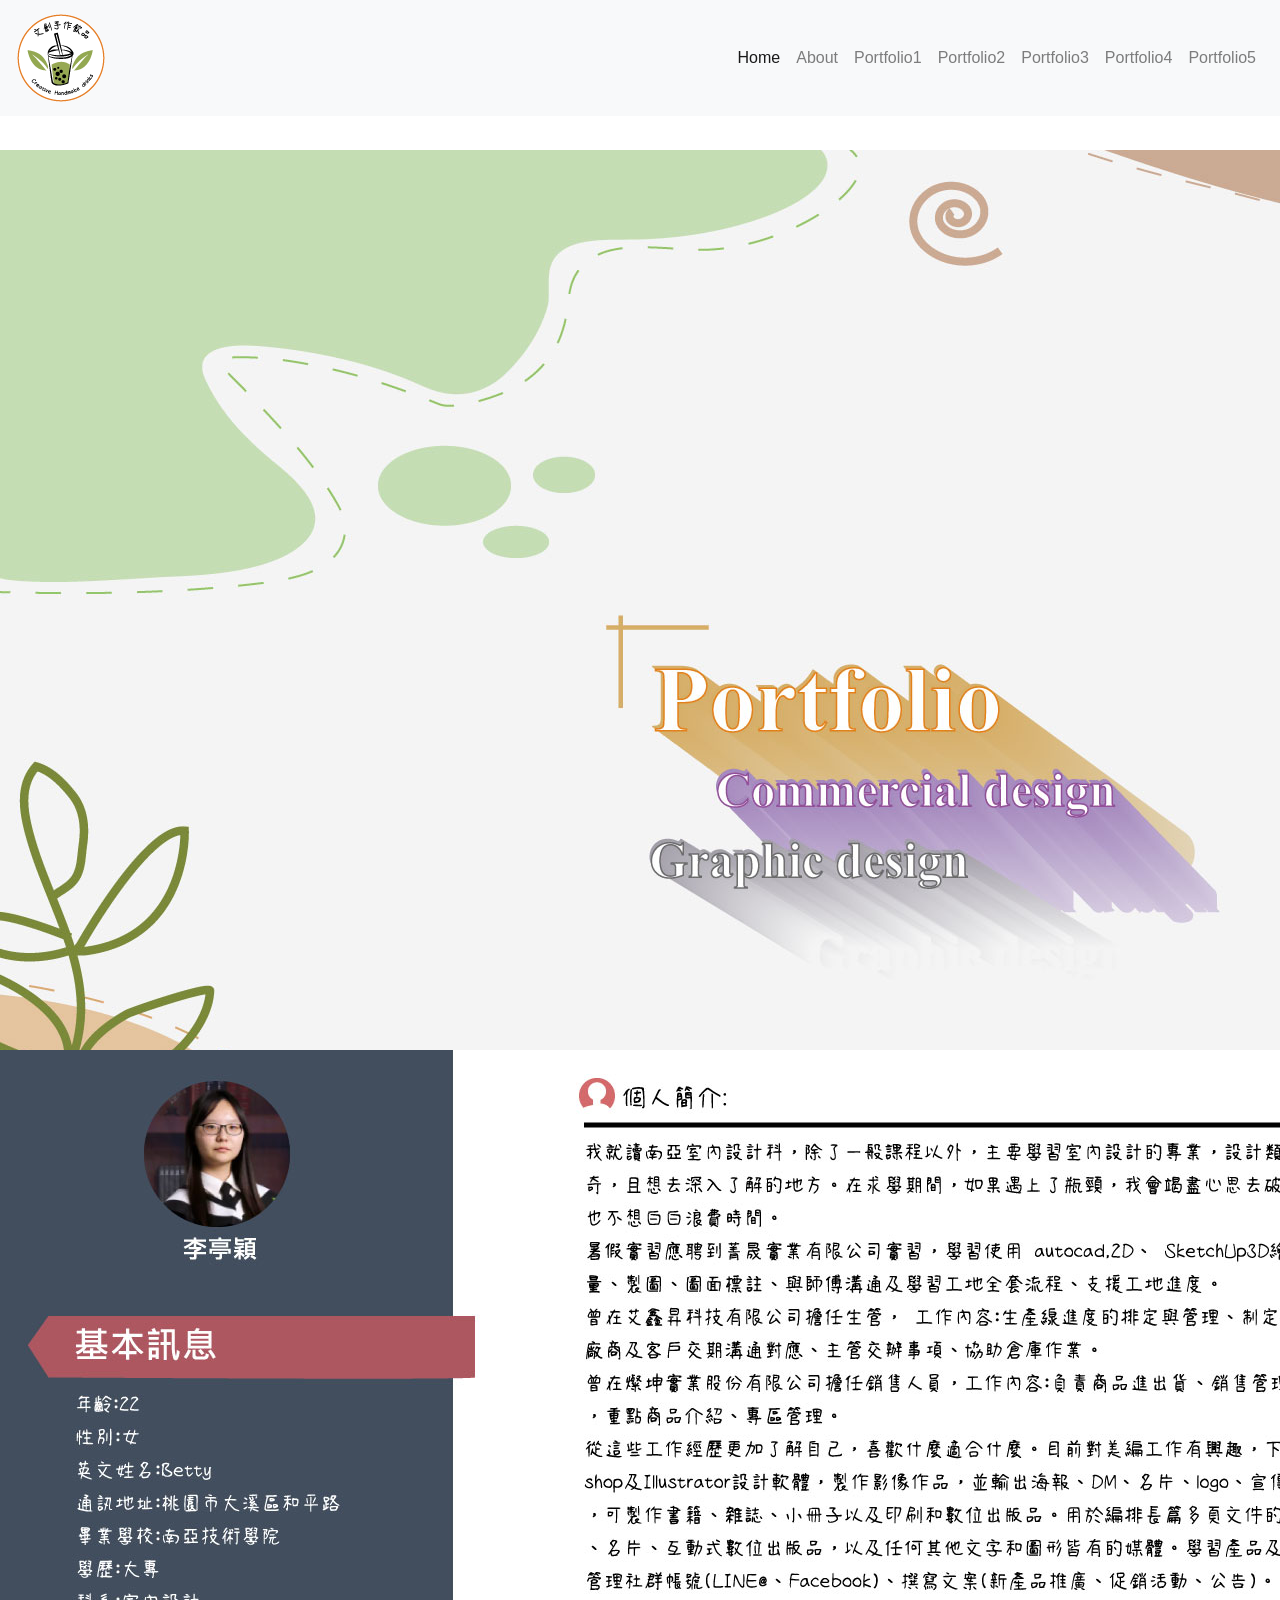
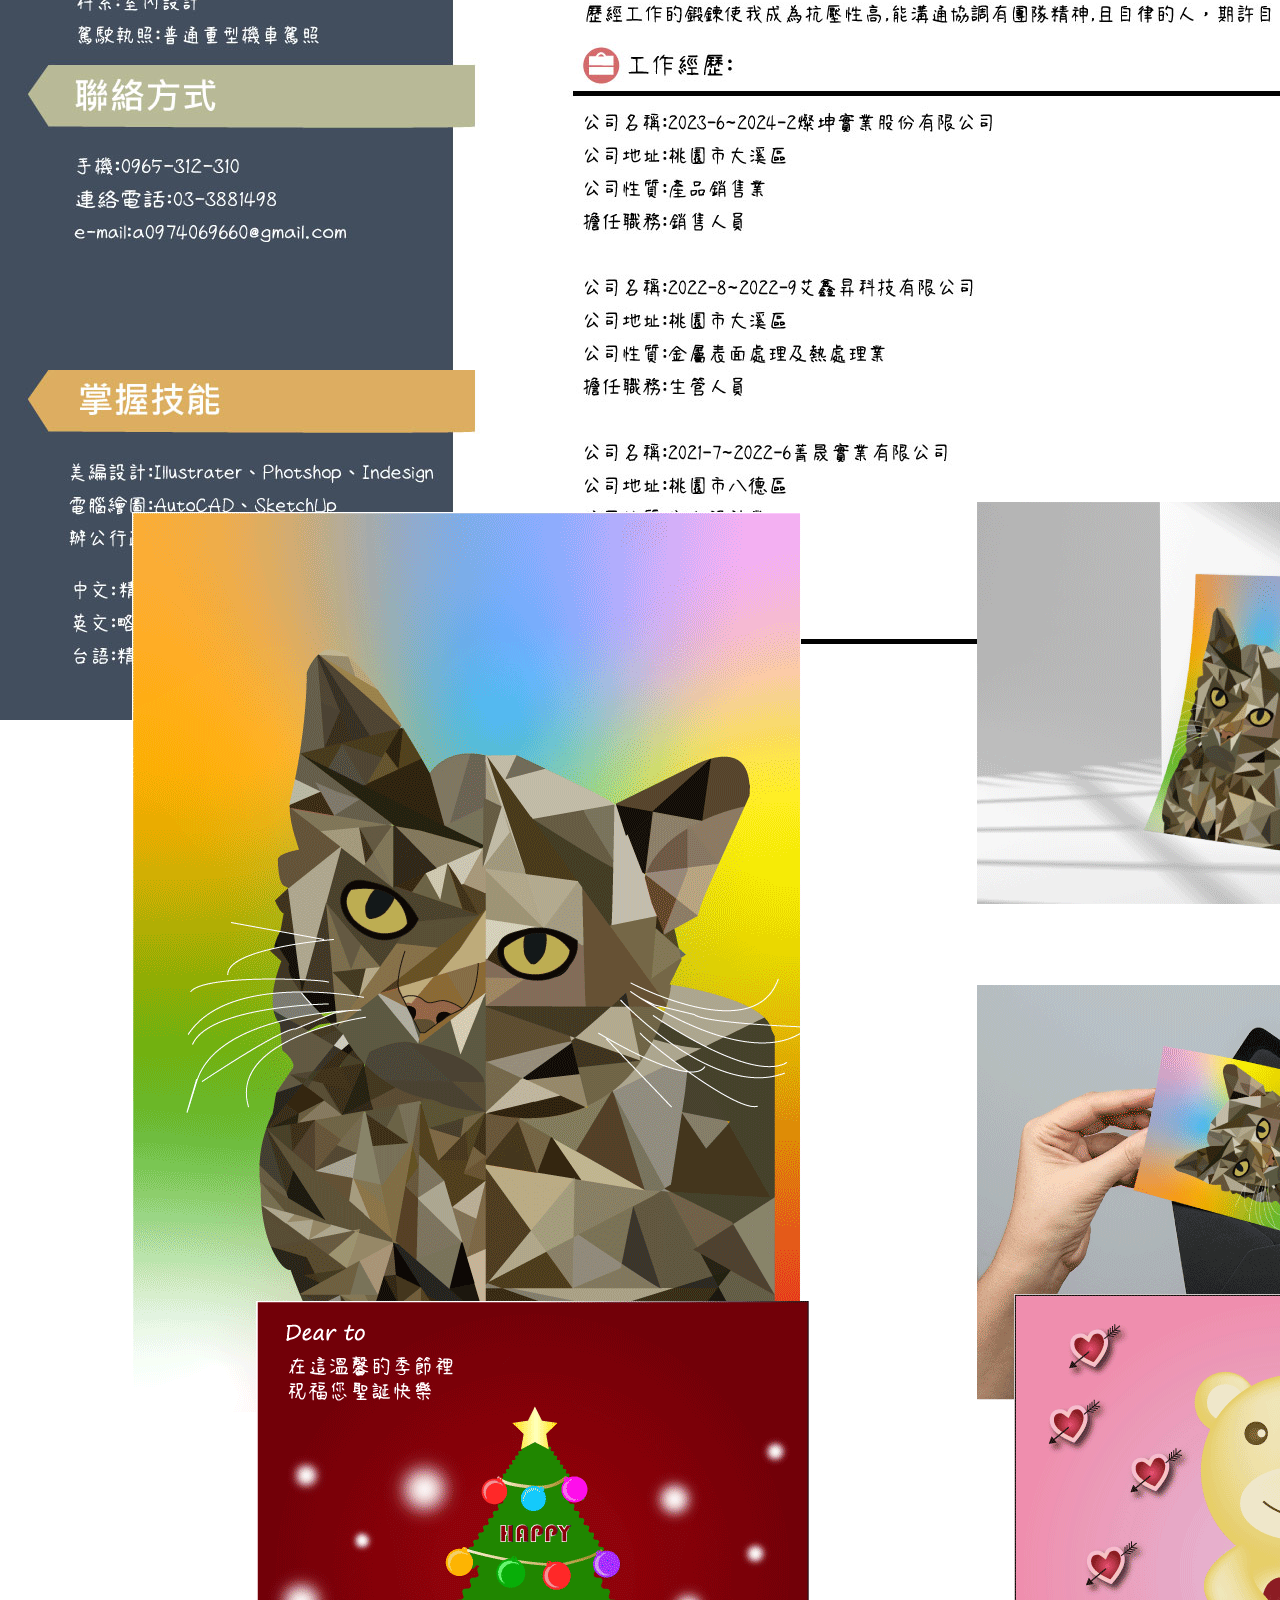
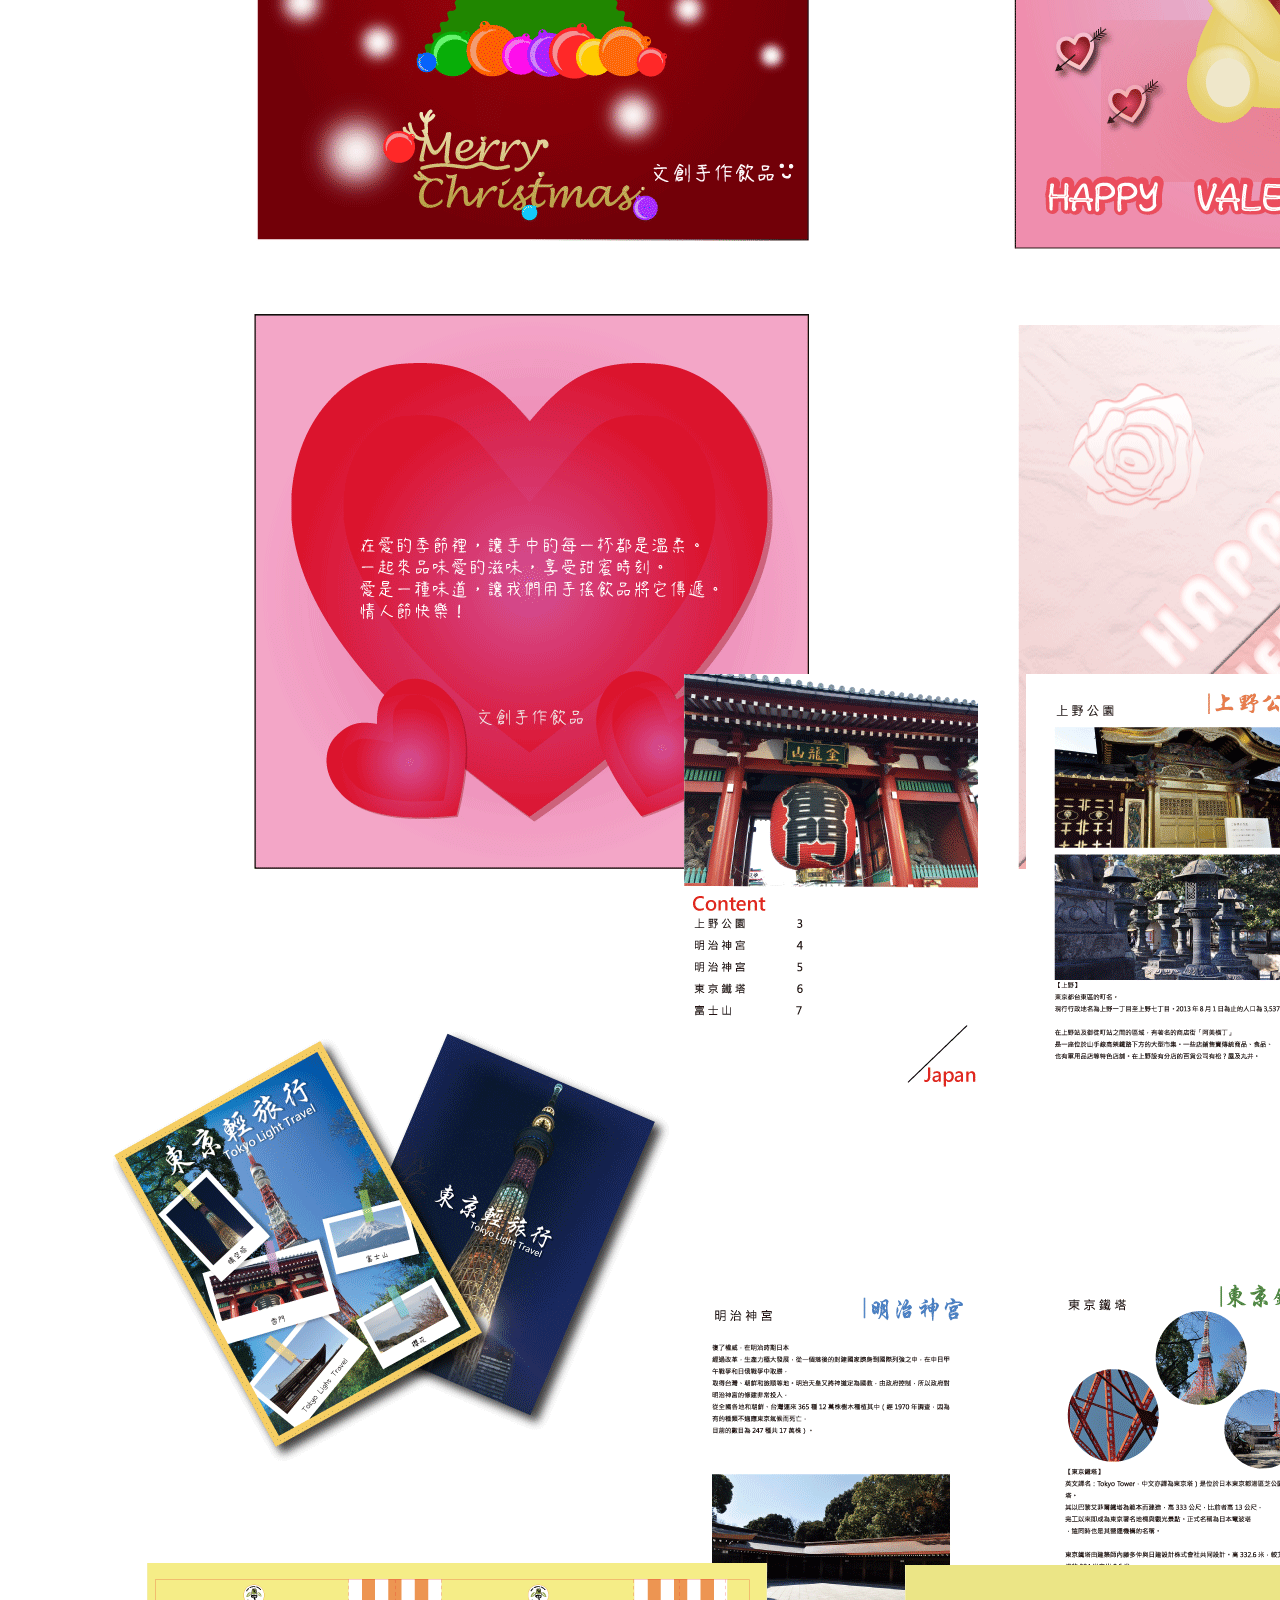
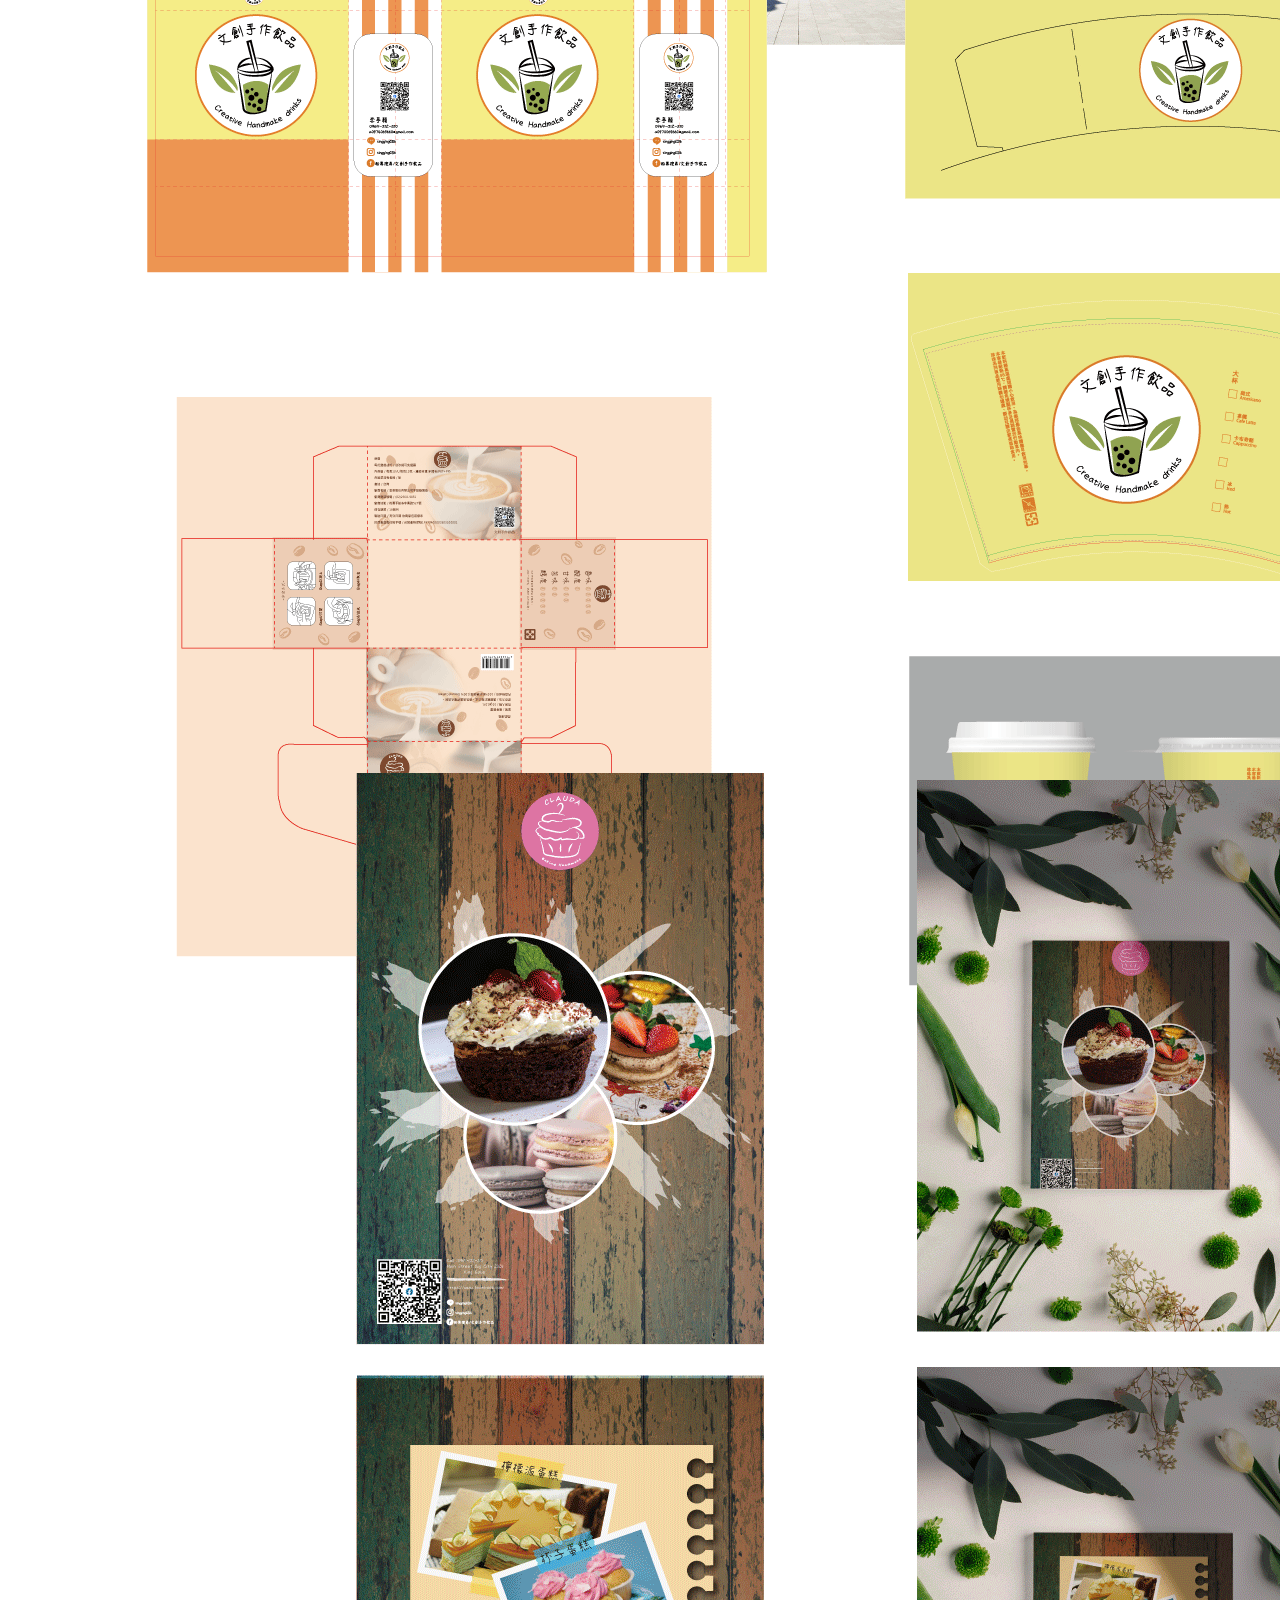
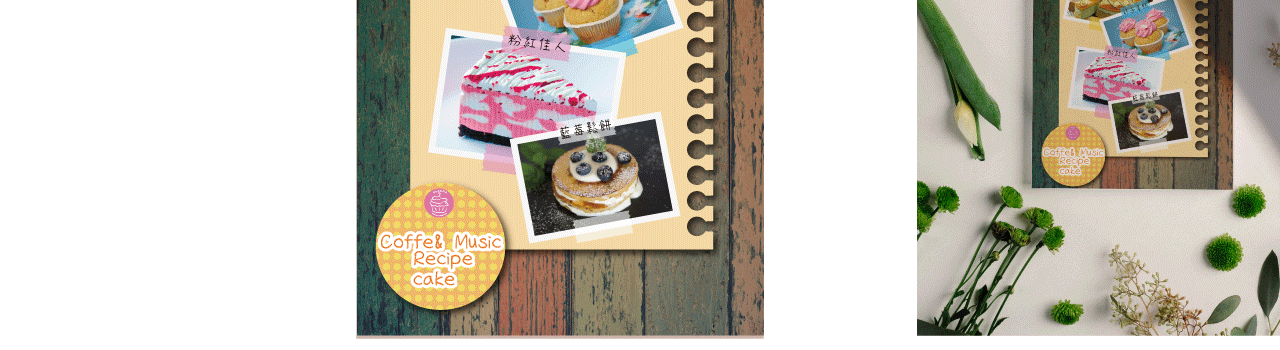
==== commit 5631435c: "20240617-v1" ====
--- a/index.html
+++ b/index.html
@@ -17,7 +17,7 @@
 <body>
     <!-- 導覽列 -->
     <nav class="navbar navbar-expand-lg navbar-light bg-light fixed-top">
-        <a class="navbar-brand js-scroll-trigger" href="#封面">
+        <a class="navbar-brand js-scroll-trigger" href="#home">
             <img src="./images/logo-2.png" alt="">
         </a>
         <button class="navbar-toggler" type="button" data-toggle="collapse" data-target="#navbarNav" aria-controls="navbarNav" aria-expanded="false"
@@ -31,31 +31,43 @@
                 mx-auto(置中)
              -->
             <ul class="navbar-nav ml-auto">
-                <!-- 封面 -->
+                <!--HOME -->
                 <li class="nav-item active">
-                    <a class="nav-link js-scroll-trigger" href="#封面">封面 <span class="sr-only">(current)</span></a>
-                </li>
-                <!-- 履歷表 -->
-                <li class="nav-item">
-                    <a class="nav-link js-scroll-trigger" href="#履歷表">履歷表</a>
-                </li>
-                <!-- 作品集 -->
-                <li class="nav-item">
-                    <a class="nav-link js-scroll-trigger" href="#作品集">作品集</a>
-                </li>
-                <li class="nav-item">
-                    <a class="nav-link js-scroll-trigger" href="#service">Service</a>
-                </li>
-                <li class="nav-item">
-                    <a class="nav-link js-scroll-trigger" href="#contact">Contact</a>
-                </li>
+                    <a class="nav-link js-scroll-trigger" href="#home">Home <span class="sr-only">(current)</span></a>
+                </li>
+                <!-- ABOUT -->
+                <li class="nav-item">
+                    <a class="nav-link js-scroll-trigger" href="#about">About</a>
+                </li>
+                <!-- PORTFOLIO1 -->
+                <li class="nav-item">
+                    <a class="nav-link js-scroll-trigger" href="#portfolio1">Portfolio1</a>
+                </li>
+                <!-- PORTFOLIO2 -->
+                <li class="nav-item">
+                    <a class="nav-link js-scroll-trigger" href="#portfolio2">Portfolio2</a>
+                </li>
+                <!-- PORTFOLIO3 -->
+                <li class="nav-item">
+                    <a class="nav-link js-scroll-trigger" href="#portfolio3">Portfolio3</a>
+                </li>
+                <!-- PORTFOLIO4 -->
+                <li class="nav-item">
+                    <a class="nav-link js-scroll-trigger" href="#portfolio4">Portfolio4</a>
+                </li>
+                <!-- PORTFOLIO5 -->
+                <li class="nav-item">
+                    <a class="nav-link js-scroll-trigger" href="#portfolio5">Portfolio5</a>
+                </li>
+
+
             </ul>
         </div>
     </nav>
 
     <!-- 選單各區內容 -->
-    <!-- 封面 -->
-    <section id="封面">
+    <!-- HOME -->
+    <section id="home">
         <img src="./images/封面.jpg" alt="">
         <div class="container">
             <div class="row">
@@ -66,8 +78,8 @@
             </div>
         </div>
     </section>
-    <!-- 履歷表 -->
-    <section id="履歷表">
+    <!-- ABOUT -->
+    <section id="about">
         <img src="./images/履歷表設計.jpg" alt="">
         <div class="container">
             <div class="row">
@@ -78,8 +90,9 @@
             </div>
         </div>
     </section>
-    <!-- 作品集 -->
-    <section id="作品集">
+    <!-- PORTFOLIO1 -->
+    <section id="portfolio1">
+        <img src="./images/ploygen設計.png" alt="">
         <div class="container">
             <div class="row">
                 <!-- 行內樣式 -->
@@ -90,11 +103,12 @@
             </div>
         </div>
     </section>
-    <!-- SERVICE -->
-    <section id="service">
-        <div class="container">
-            <div class="row">
-                <div class="txt-bg">
+    <!-- PORTFOLIO2 -->
+    <section id="portfolio2">
+        <img src="./images/節慶banner設計.png" alt="">
+        <div class="container">
+            <div class="row">
+                <!-- <div class="txt-bg">
                     <h2>SERVICE</h2>
                     <p>Lorem ipsum dolor sit amet consectetur adipisicing elit. Voluptas odio nemo libero accusantium totam?
                         Numquam quidem assumenda, facilis optio maiores illum suscipit laboriosam earum consequuntur ex nisi
@@ -104,15 +118,16 @@
                         error blanditiis necessitatibus nisi sed fuga soluta nobis temporibus odio perspiciatis magni repellat
                         in quae dicta adipisci nostrum ipsum excepturi, exercitationem, mollitia repudiandae velit laboriosam?
                         Veritatis pariatur, culpa quam quod officiis repellat repudiandae illo.</p>
-                </div>
-            </div>
-        </div>
-    </section>
-    <!-- CONTACT -->
-    <section id="contact">
-        <div class="container">
-            <div class="row">
-                <div class="txt-bg">
+                </div> -->
+            </div>
+        </div>
+    </section>
+    <!-- PORTFOLIO3 -->
+    <section id="portfolio3">
+        <img src="./images/旅遊電子書.png" alt="">
+        <div class="container">
+            <div class="row">
+                <!-- <div class="txt-bg">
                     <h2>CONTACT</h2>
                     <p>Lorem ipsum dolor sit amet consectetur adipisicing elit. Voluptas odio nemo libero accusantium totam?
                         Numquam quidem assumenda, facilis optio maiores illum suscipit laboriosam earum consequuntur ex nisi
@@ -122,10 +137,52 @@
                         error blanditiis necessitatibus nisi sed fuga soluta nobis temporibus odio perspiciatis magni repellat
                         in quae dicta adipisci nostrum ipsum excepturi, exercitationem, mollitia repudiandae velit laboriosam?
                         Veritatis pariatur, culpa quam quod officiis repellat repudiandae illo.</p>
+                </div> -->
+            </div>
+        </div>
+    </section>
+
+    <!-- PORTFOLIO4 -->
+    <section id="portfolio4">
+        <img src="./images/產品包裝設計.png" alt="">
+        <div class="container">
+            <div class="row">
+                <!-- <div class="txt-bg">
+                    <h2>CONTACT</h2>
+                    <p>Lorem ipsum dolor sit amet consectetur adipisicing elit. Voluptas odio nemo libero accusantium totam?
+                        Numquam quidem assumenda, facilis optio maiores illum suscipit laboriosam earum consequuntur ex nisi
+                        sint voluptatum dolore maxime blanditiis repellendus. Quisquam, cumque recusandae vel, quo molestiae
+                        ratione aliquid maxime, soluta ullam dolorem perspiciatis. Hic, dolorum sed. Possimus magni repellendus
+                        qui autem suscipit eos, sint officia quaerat enim eveniet neque, iure blanditiis dignissimos. Quam,
+                        error blanditiis necessitatibus nisi sed fuga soluta nobis temporibus odio perspiciatis magni repellat
+                        in quae dicta adipisci nostrum ipsum excepturi, exercitationem, mollitia repudiandae velit laboriosam?
+                        Veritatis pariatur, culpa quam quod officiis repellat repudiandae illo.</p>
+                </div> -->
+            </div>
+        </div>
+    </section>
+
+        <!-- PORTFOLIO5 -->
+        <section id="portfolio5">
+                <img src="./images/菜單設計.png" alt="">
+                <div class="container">
+                    <div class="row">
+                        <!-- <div class="txt-bg">
+                            <h2>CONTACT</h2>
+                            <p>Lorem ipsum dolor sit amet consectetur adipisicing elit. Voluptas odio nemo libero accusantium totam?
+                                Numquam quidem assumenda, facilis optio maiores illum suscipit laboriosam earum consequuntur ex nisi
+                                sint voluptatum dolore maxime blanditiis repellendus. Quisquam, cumque recusandae vel, quo molestiae
+                                ratione aliquid maxime, soluta ullam dolorem perspiciatis. Hic, dolorum sed. Possimus magni repellendus
+                                qui autem suscipit eos, sint officia quaerat enim eveniet neque, iure blanditiis dignissimos. Quam,
+                                error blanditiis necessitatibus nisi sed fuga soluta nobis temporibus odio perspiciatis magni repellat
+                                in quae dicta adipisci nostrum ipsum excepturi, exercitationem, mollitia repudiandae velit laboriosam?
+                                Veritatis pariatur, culpa quam quod officiis repellat repudiandae illo.</p>
+                        </div> -->
+                    </div>
                 </div>
-            </div>
-        </div>
-    </section>
+            </section>
+        
+
 
 
 
--- a/css/index.css
+++ b/css/index.css
@@ -1,19 +1,27 @@
 /* 各區背景圖 */
-#封面{
-     background-image: url("../images/封面.jpg");
+#home{
+     /* background-image: url("../images/封面.jpg"); */
 }
-#履歷表{
-    /* background-image: url("../images/p1.jpg"); 
+#about{
+     /* background-image: url("../images/履歷表設計.jpg") */
 }
-#作品集{
+#portfolio1{
     /* background-image: url("../images/p2.jpg"); */
 }
-#service{
-    background-image: url("../images/p3.jpg");
+#portfolio2{
+    /* background-image: url("../images/p3.jpg"); */
 }
-#contact{
-    background-image: url("../images/p4.jpg");
+#portfolio3{
+    /* background-image: url("../images/p4.jpg"); */
 }
+#portfolio4{
+    /* background-image: url("../images/p4.jpg"); */
+}
+#portfolio5{
+    /* background-image: url("../images/p4.jpg"); */
+}
+
+
 
 /* 將視窗的寬高設定為滿版（100%） */
 html,
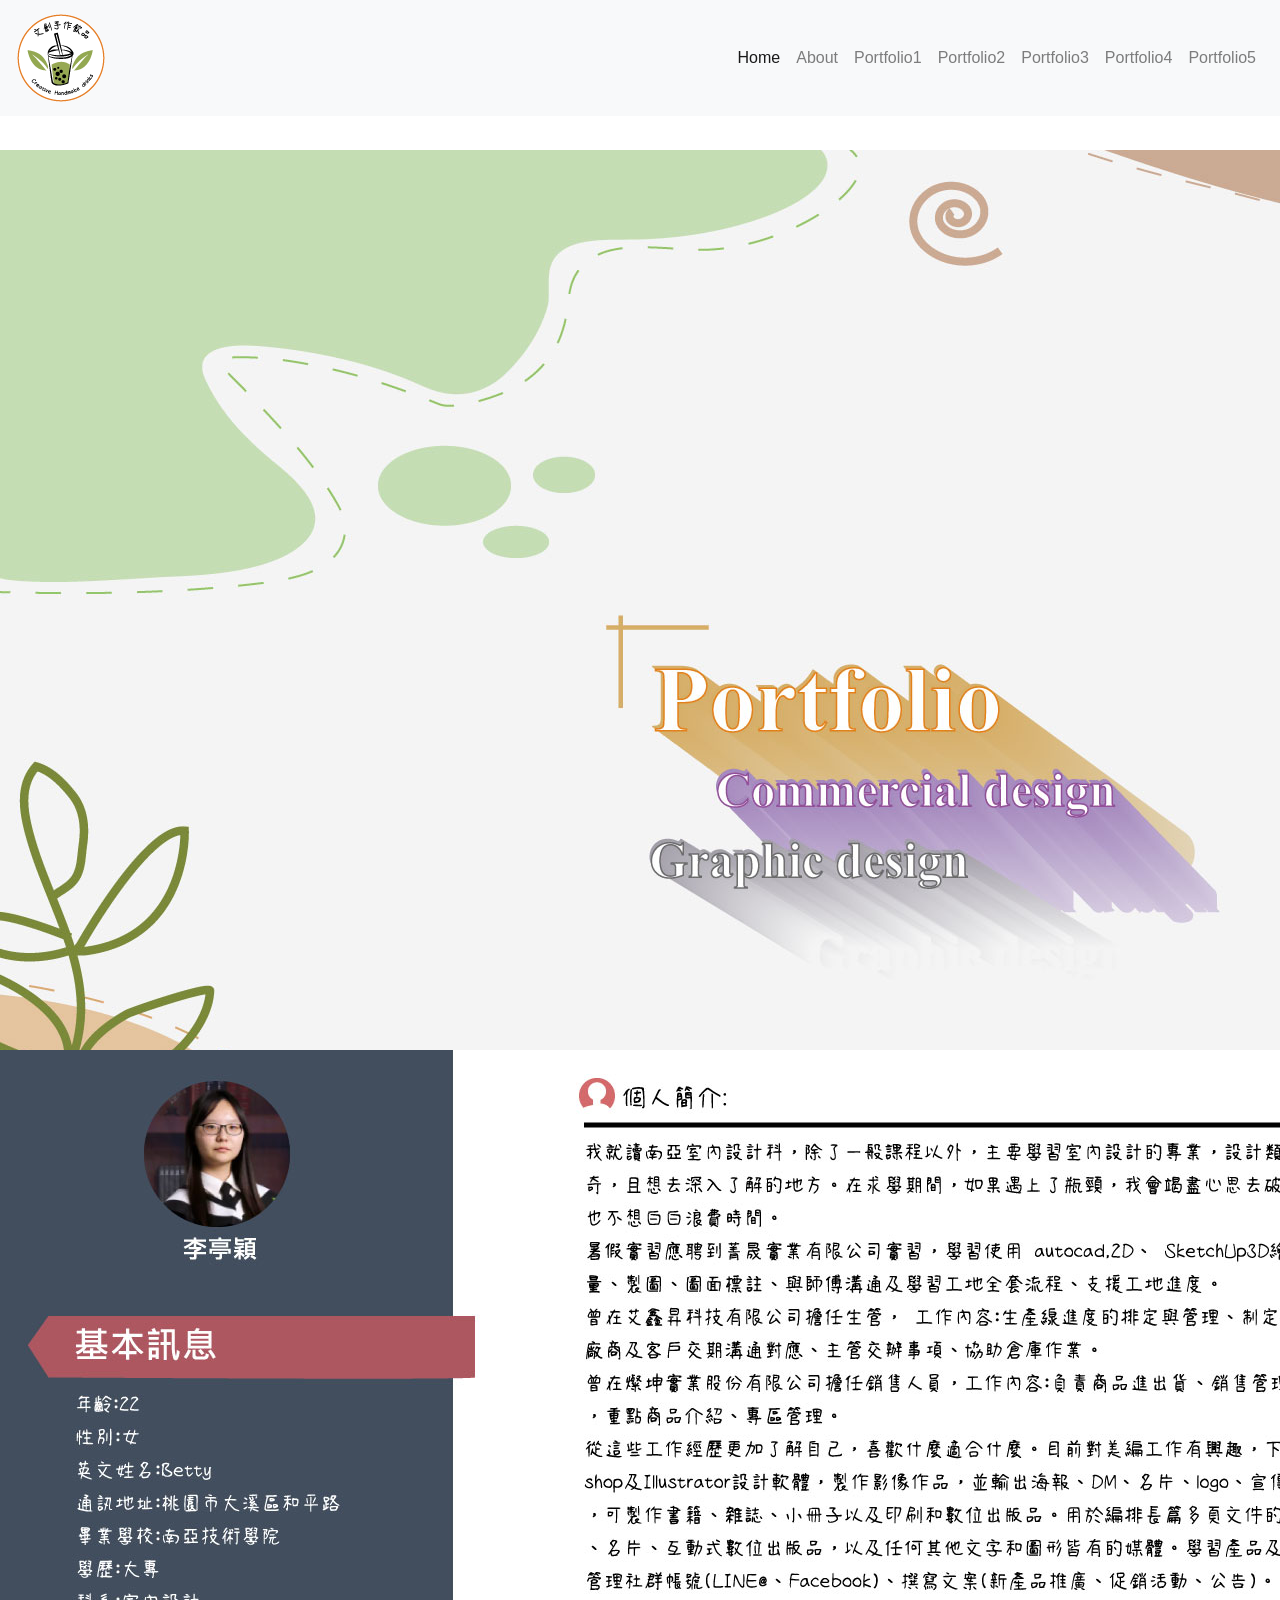
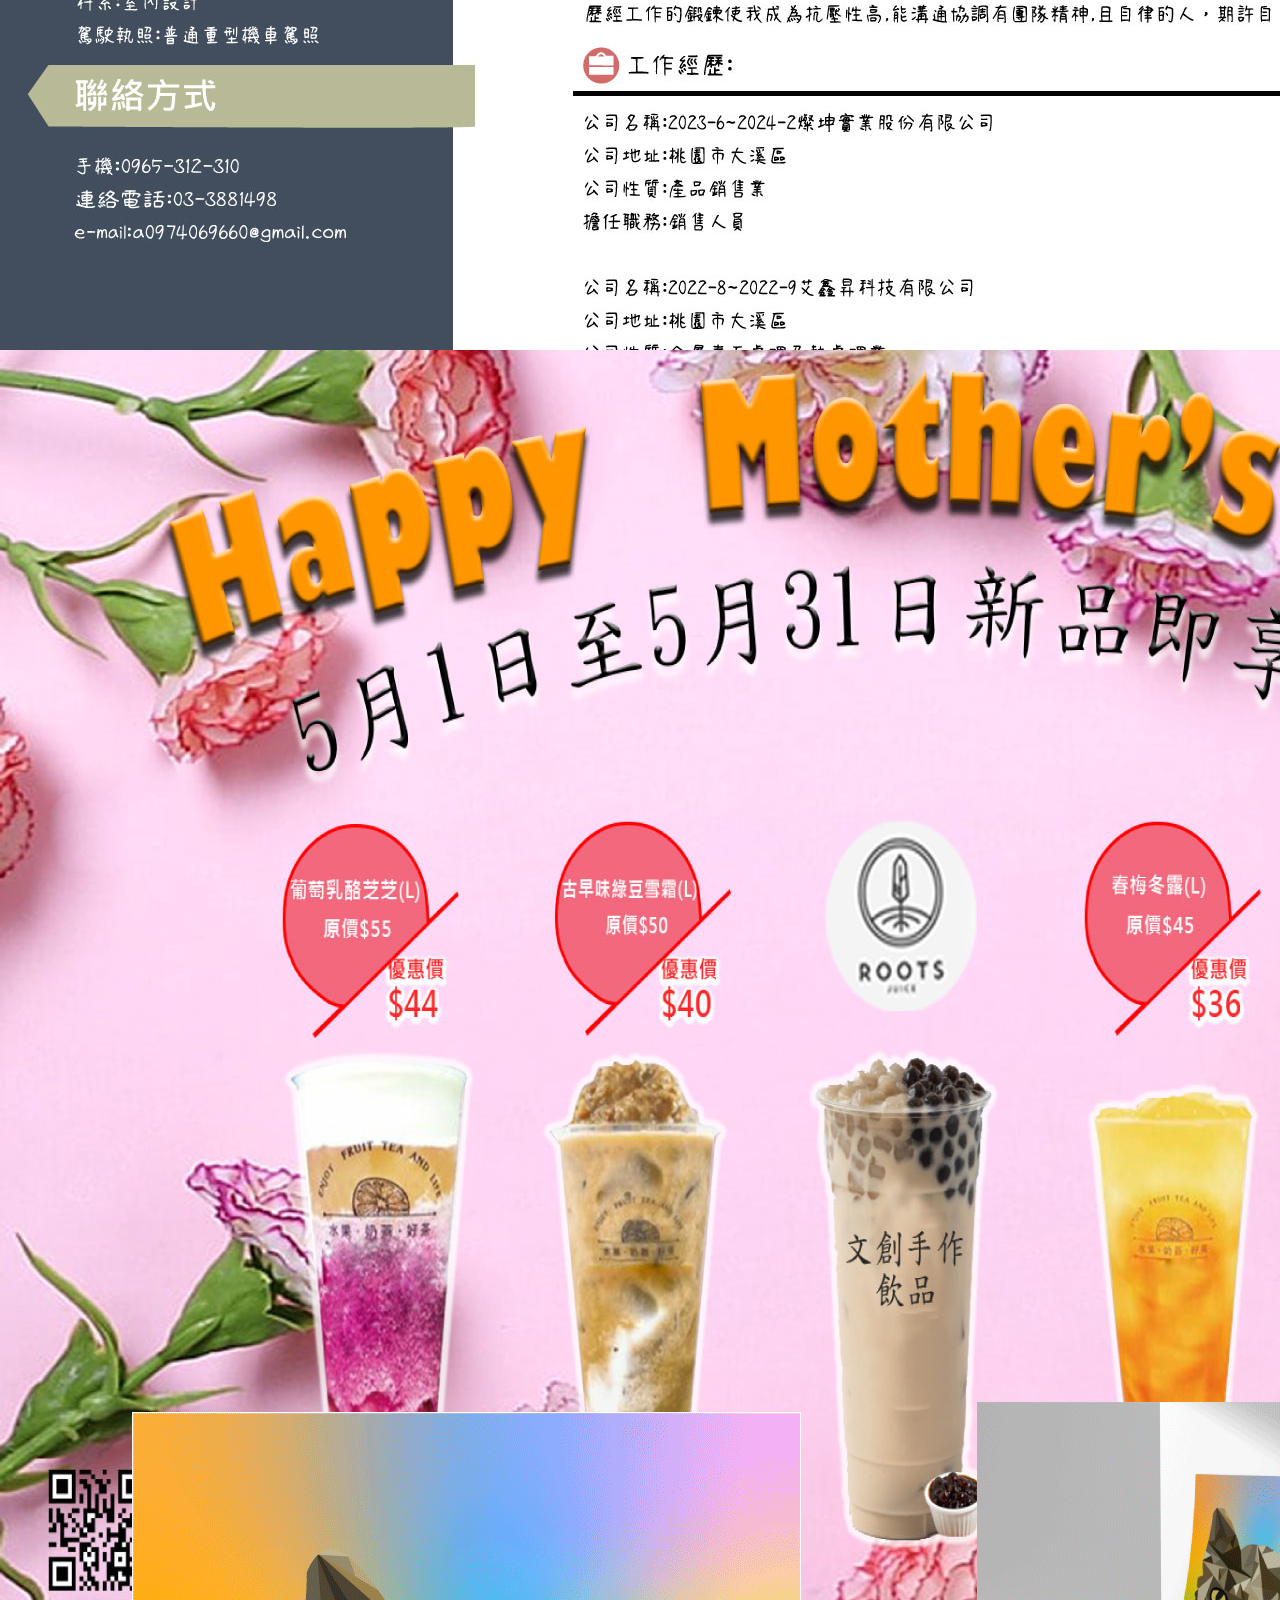
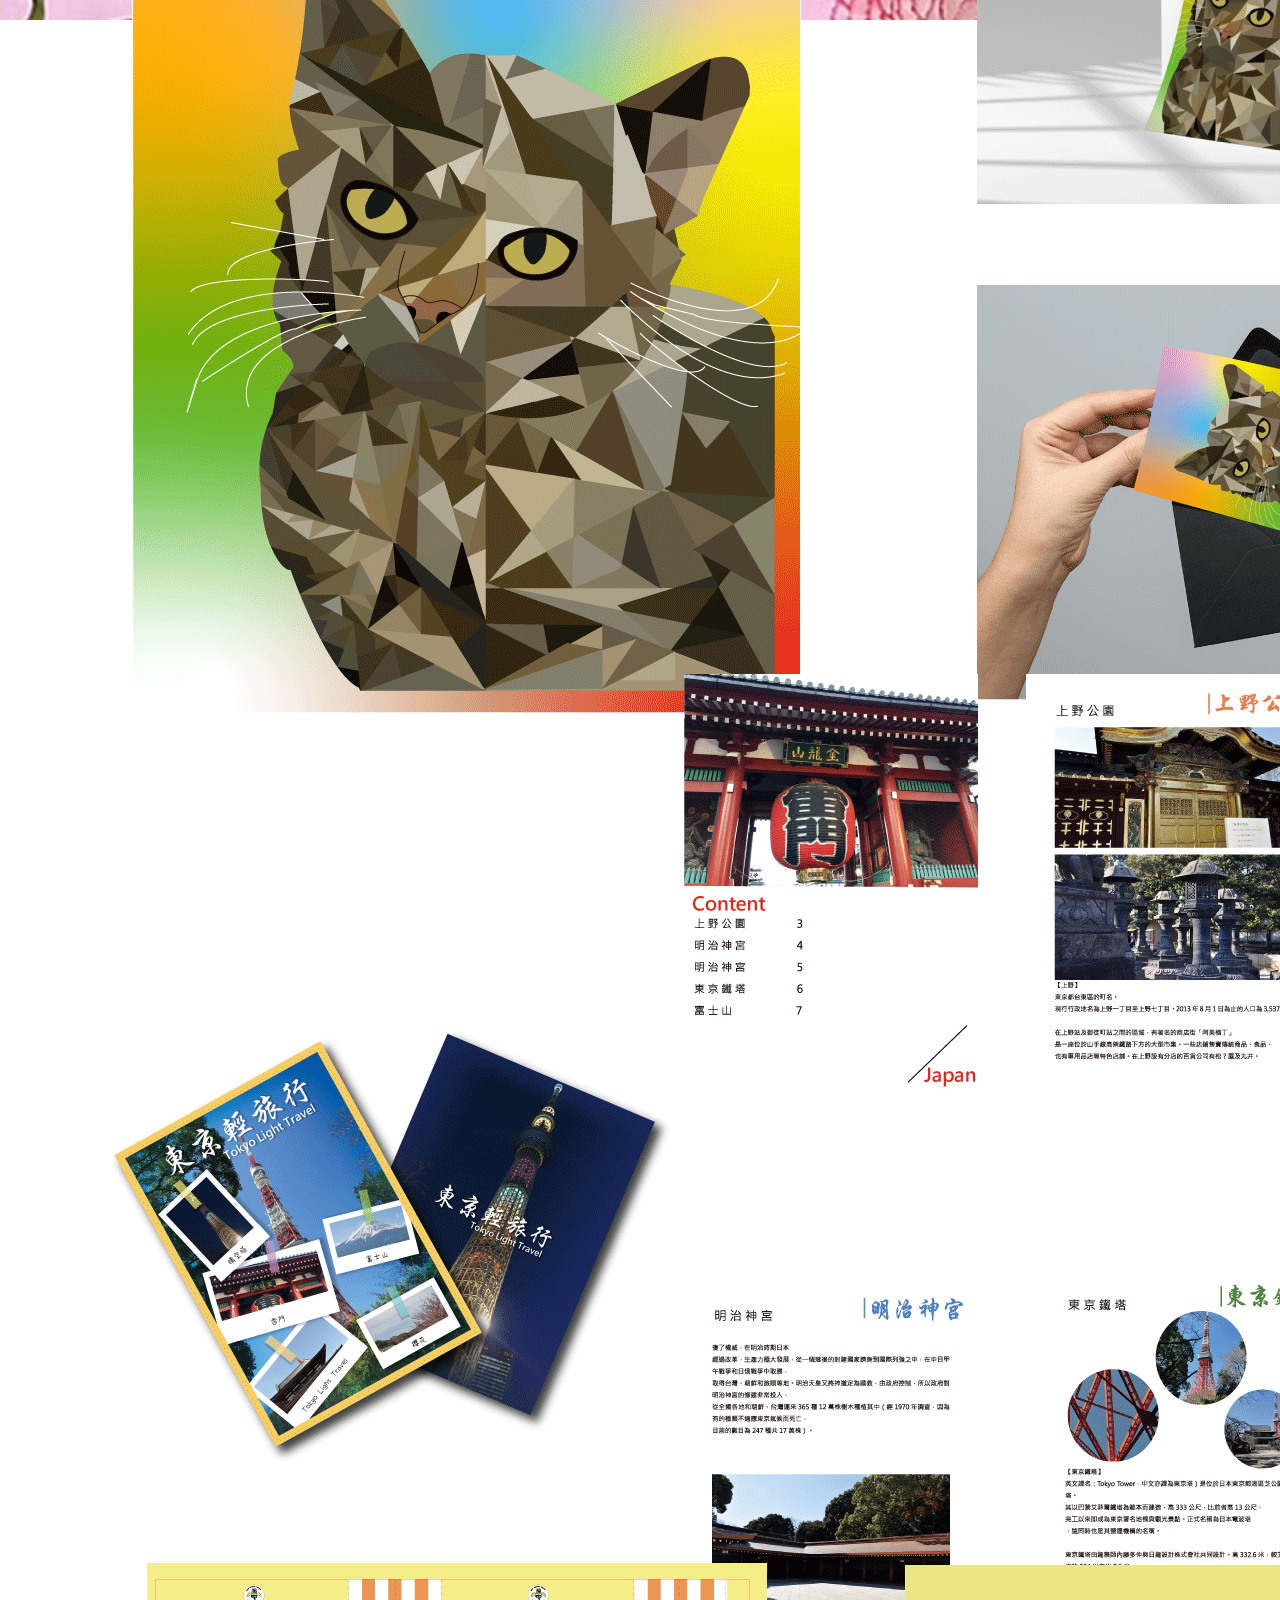
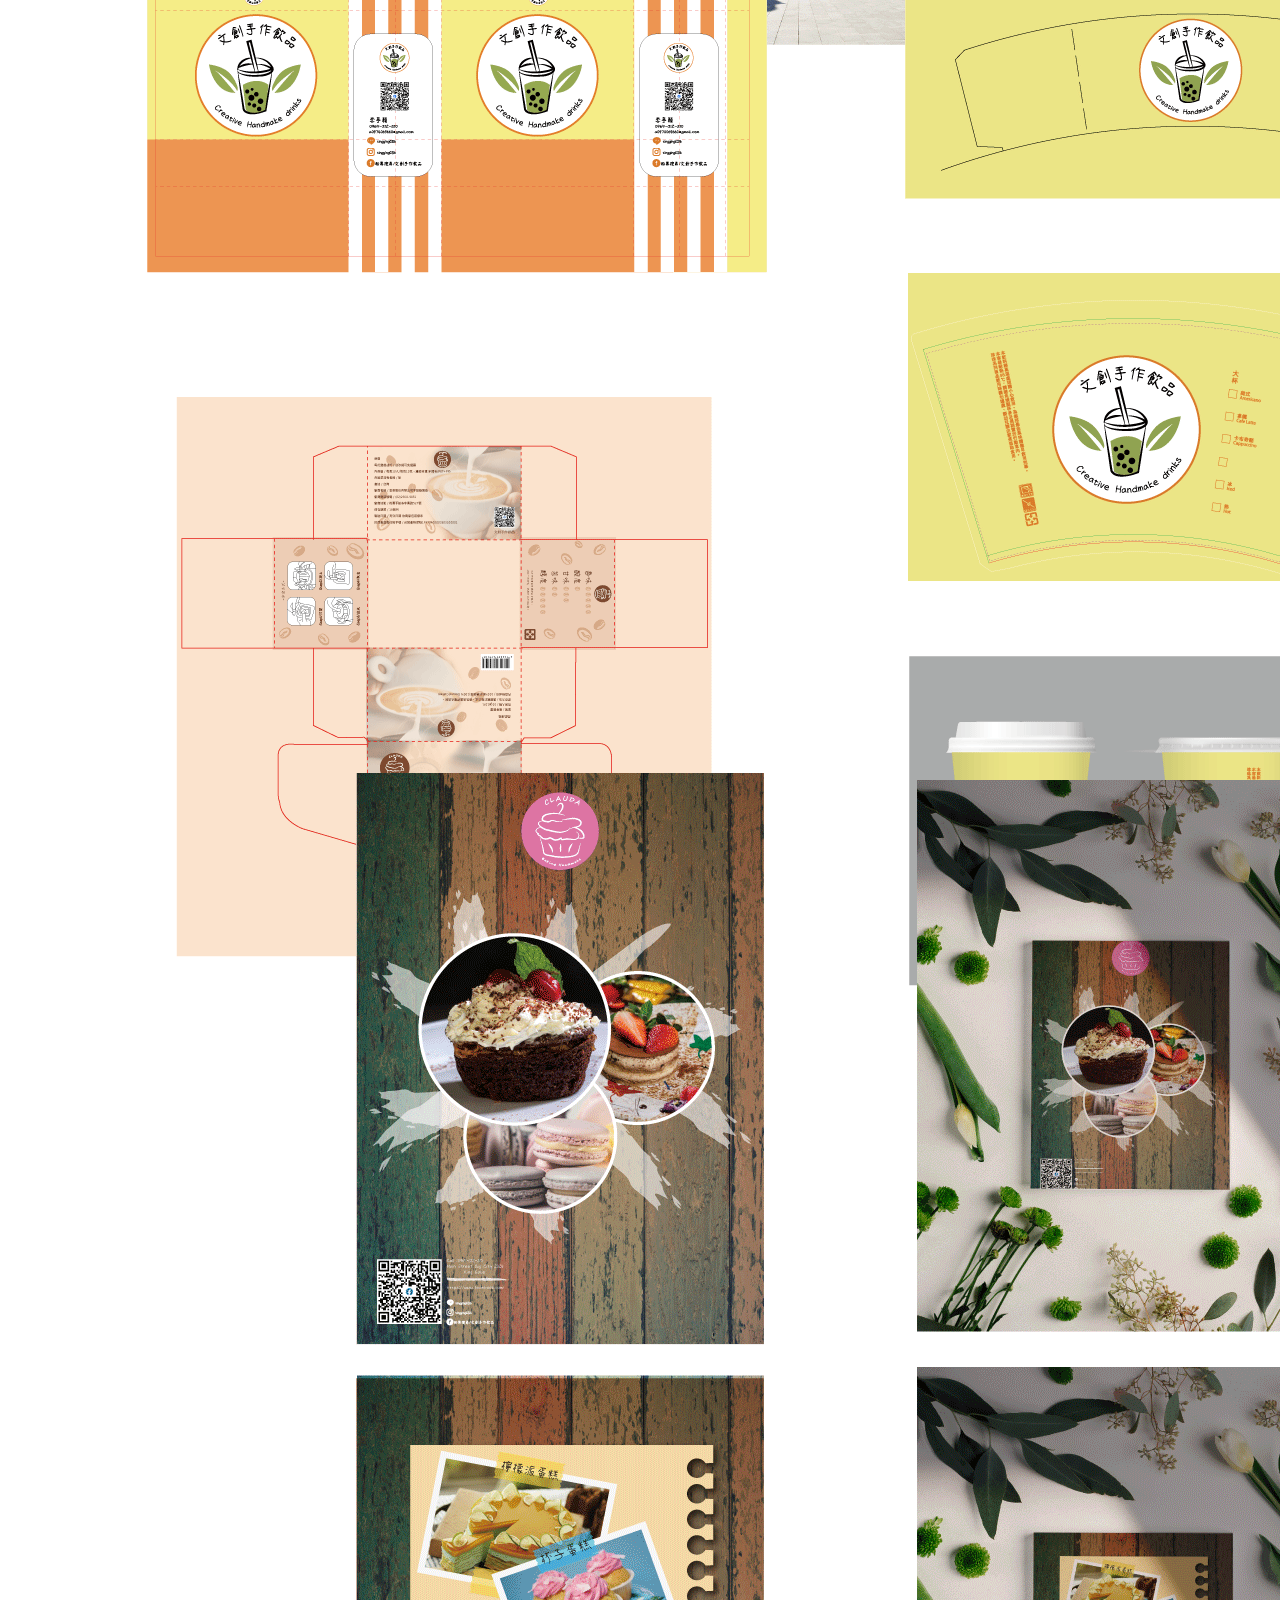
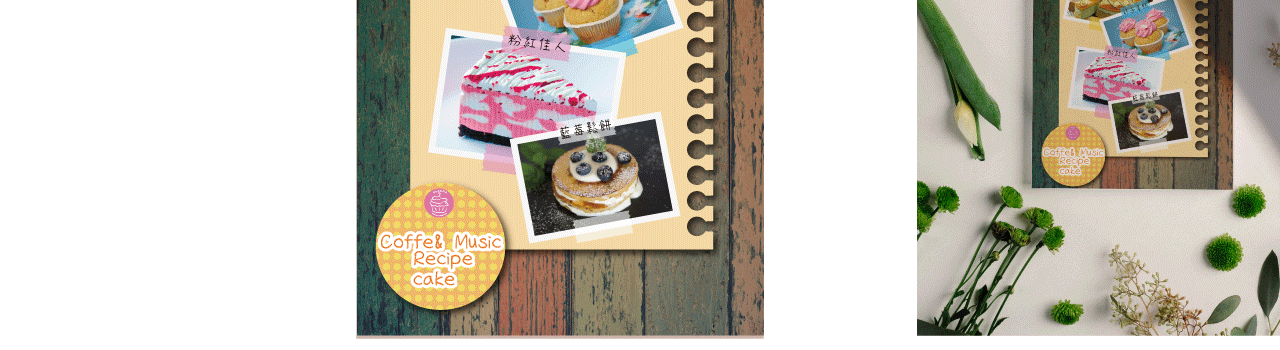
==== commit 3adad09b: "20240617-v1" ====
--- a/index.html
+++ b/index.html
@@ -92,7 +92,7 @@
     </section>
     <!-- PORTFOLIO1 -->
     <section id="portfolio1">
-        <img src="./images/ploygen設計.png" alt="">
+        <img src="./images/母親節banner設計.jpg" alt="">
         <div class="container">
             <div class="row">
                 <!-- 行內樣式 -->
@@ -105,7 +105,7 @@
     </section>
     <!-- PORTFOLIO2 -->
     <section id="portfolio2">
-        <img src="./images/節慶banner設計.png" alt="">
+        <img src="./images/ploygen設計.png" alt="">
         <div class="container">
             <div class="row">
                 <!-- <div class="txt-bg">
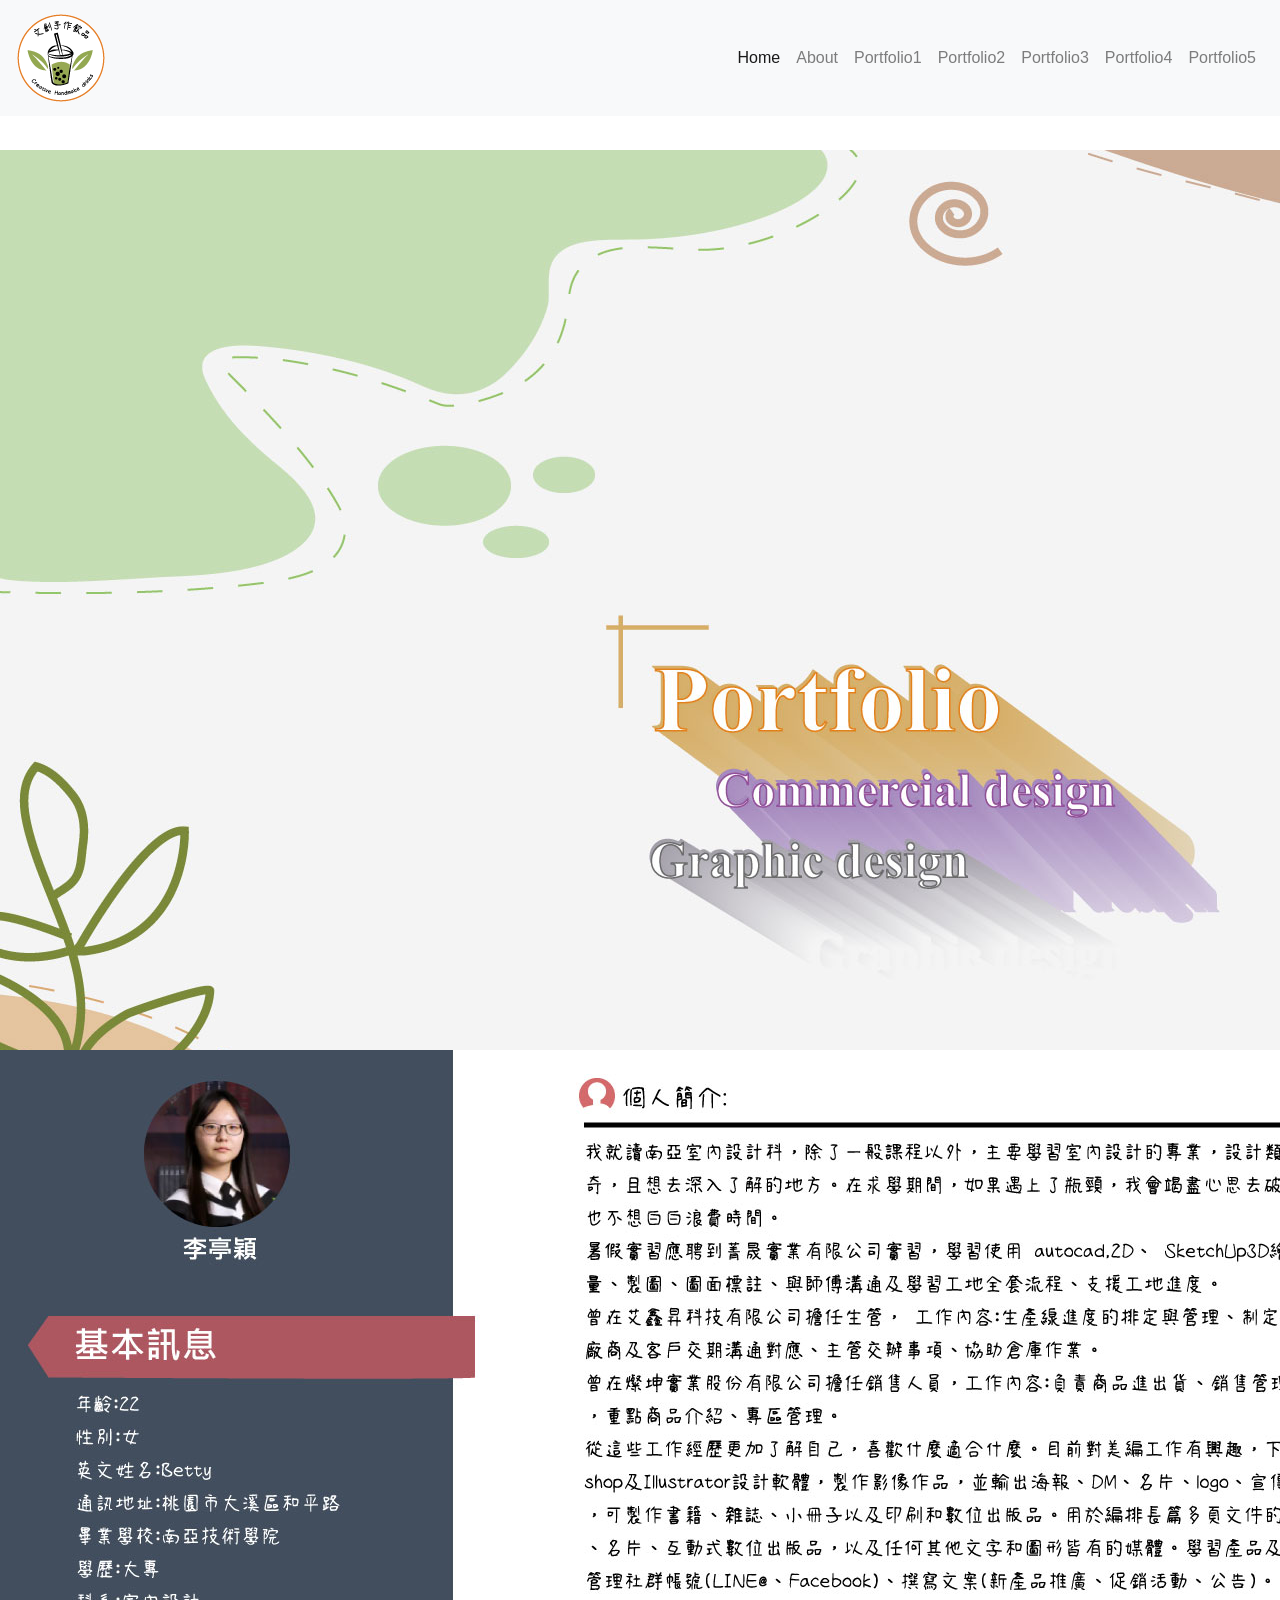
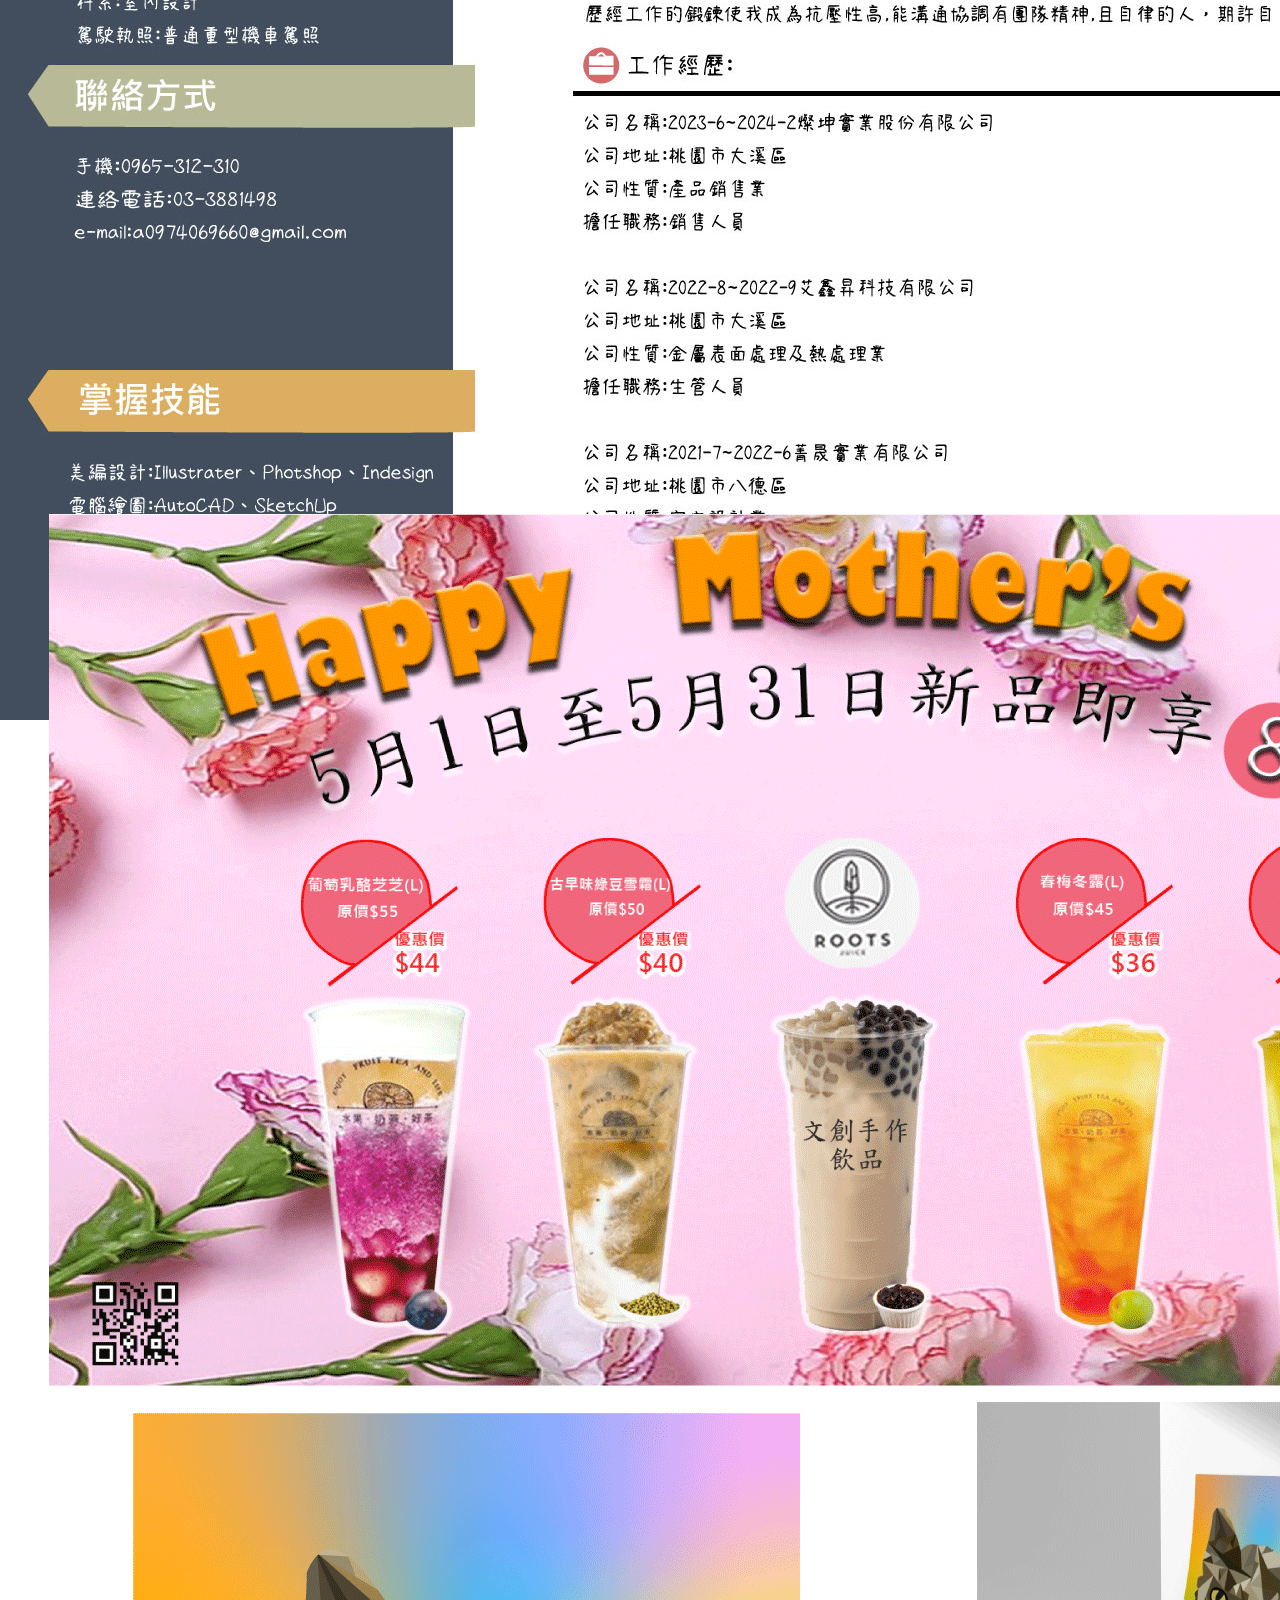
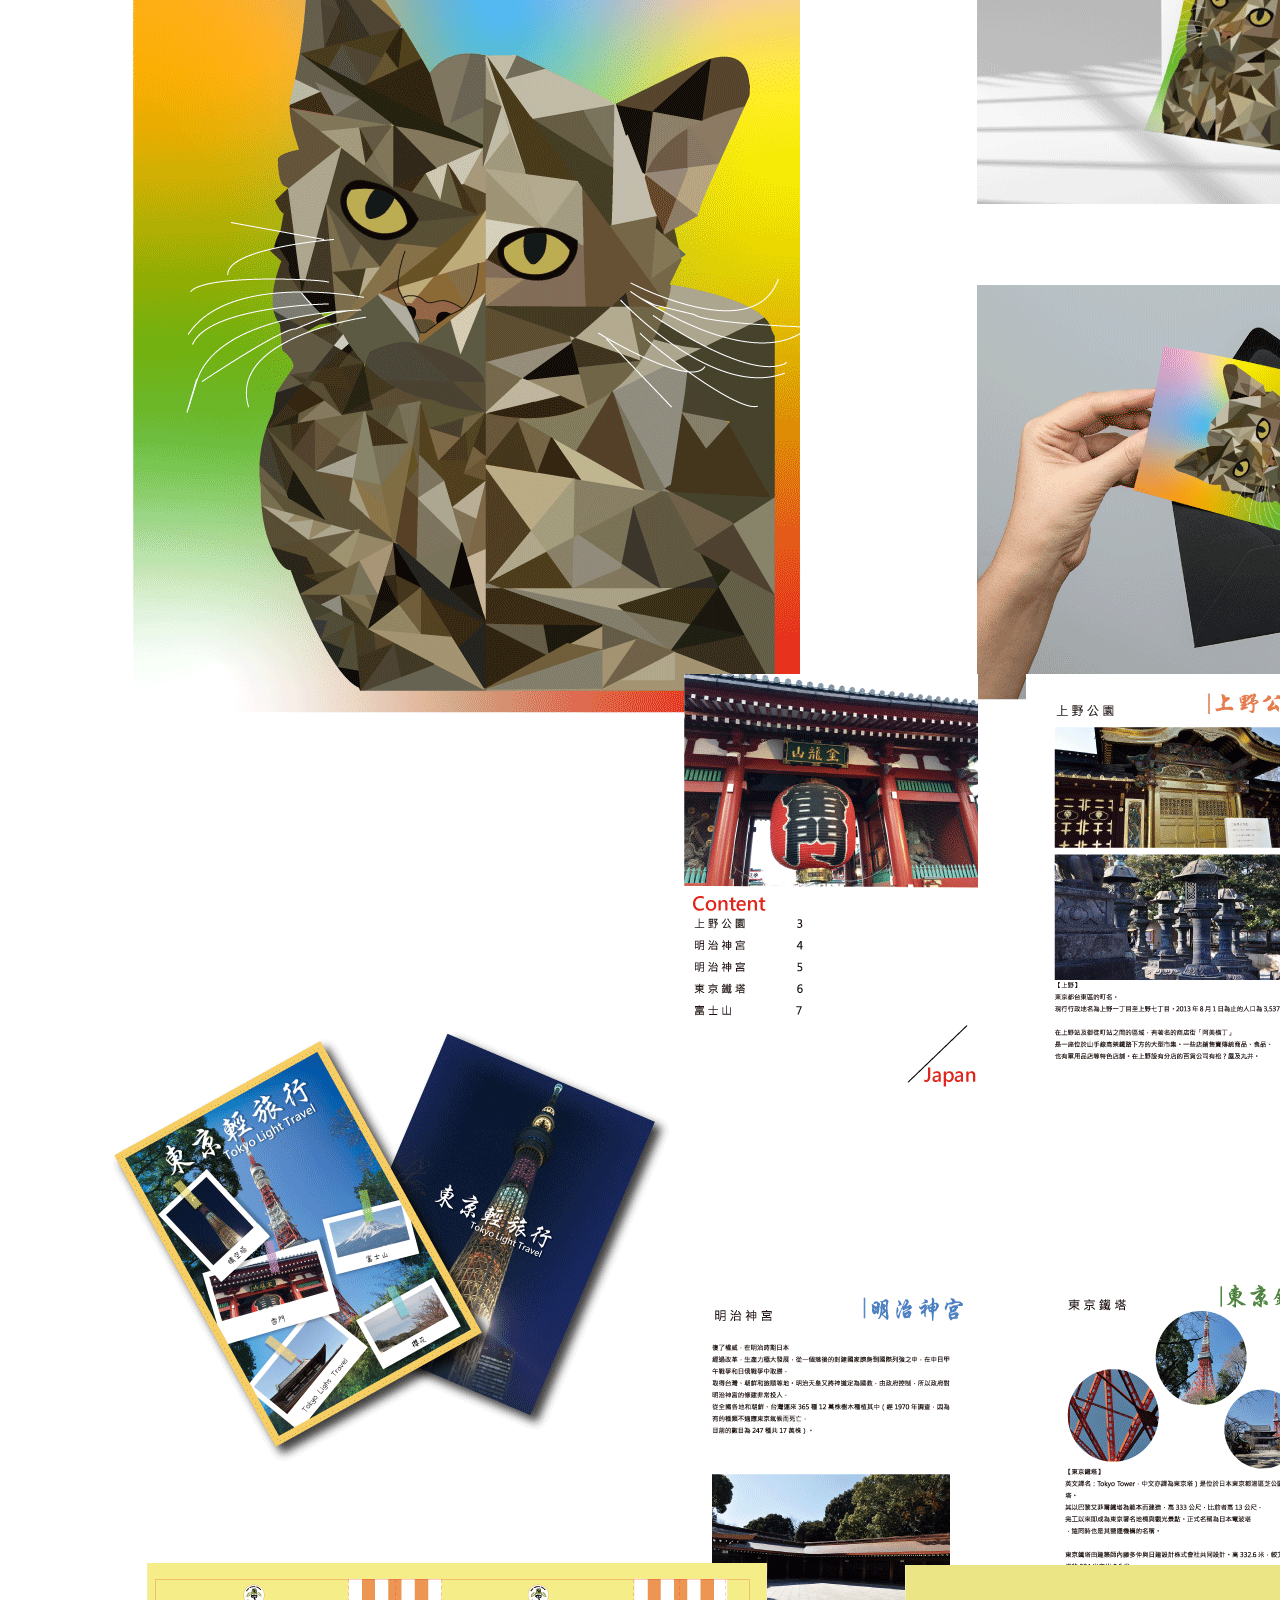
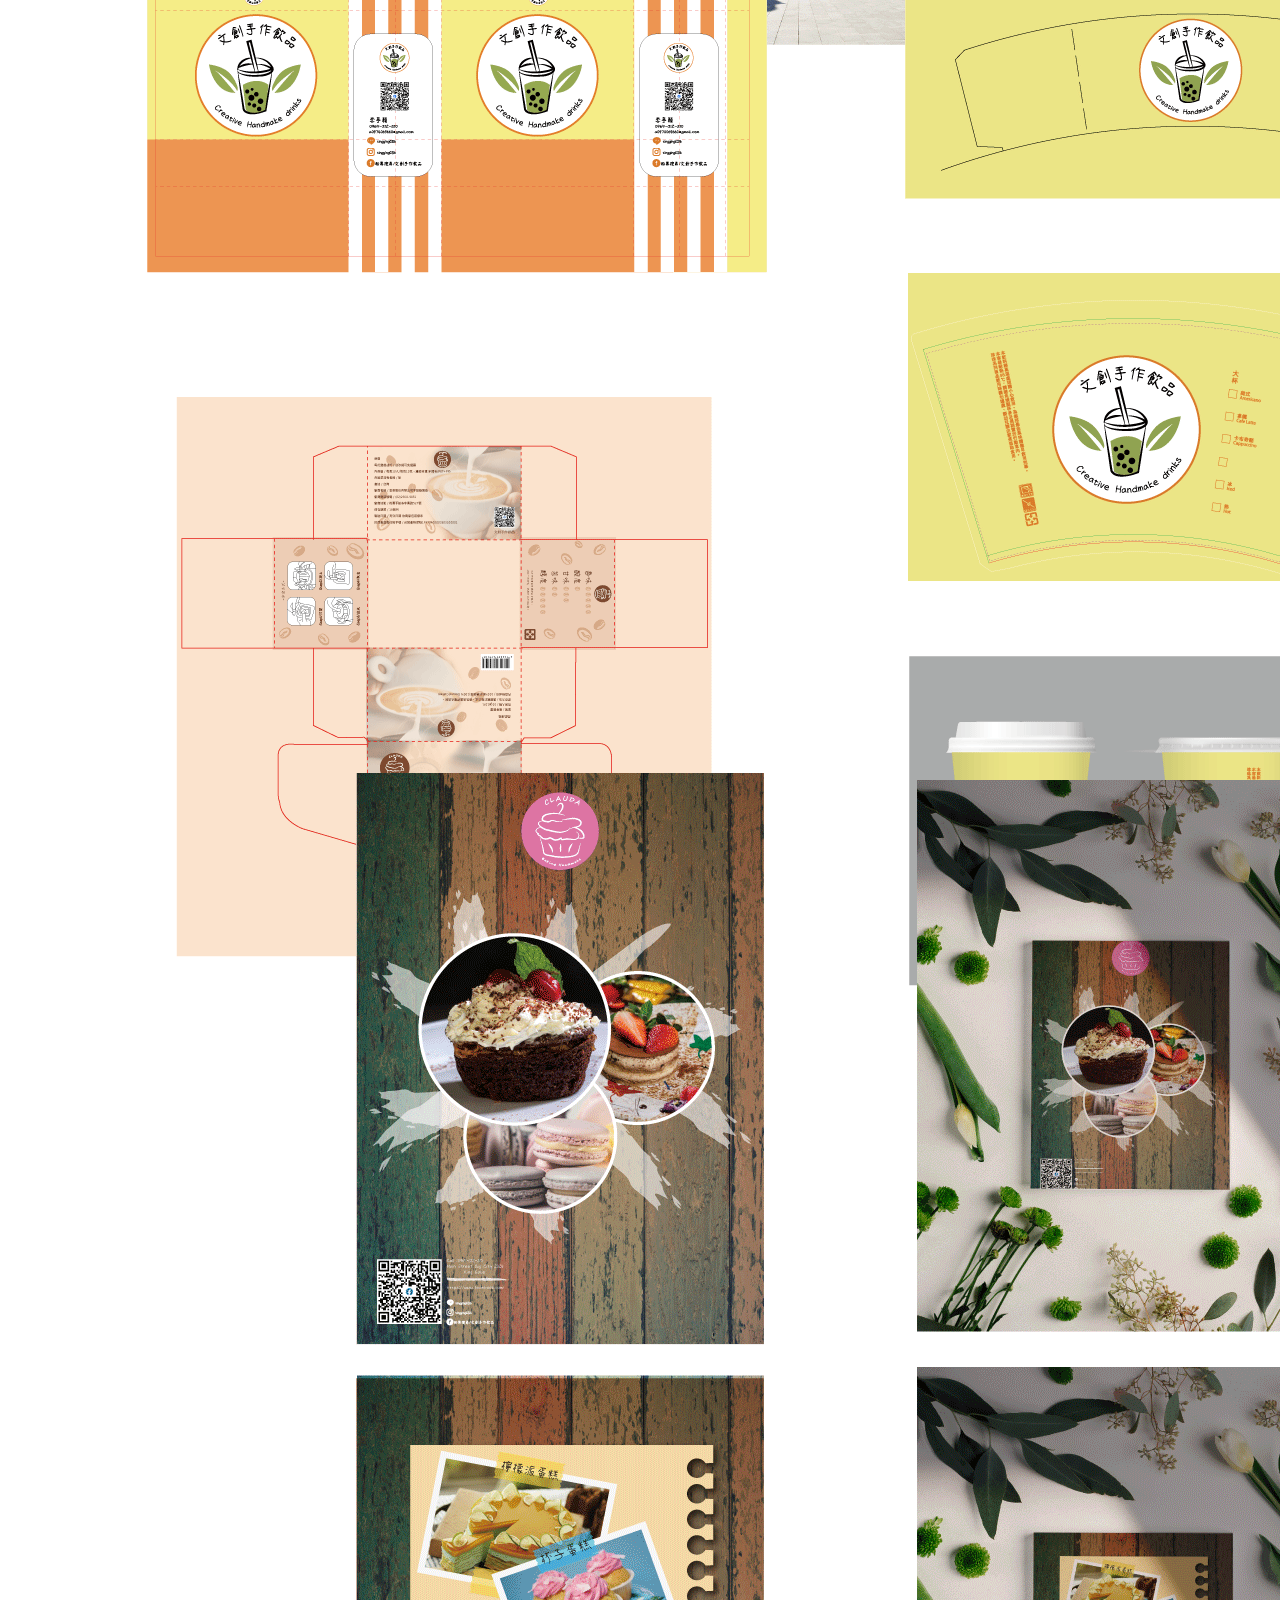
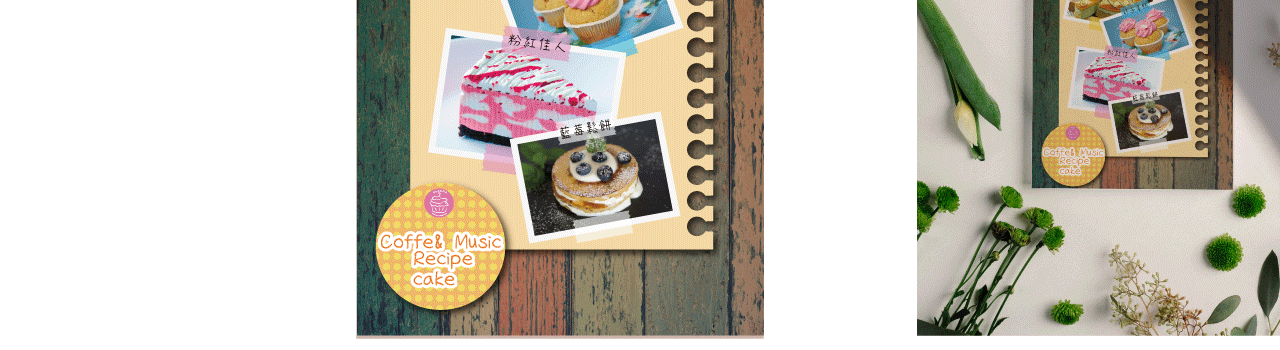
==== commit 9102ddf8: "20240617-v1" ====
--- a/index.html
+++ b/index.html
@@ -92,7 +92,7 @@
     </section>
     <!-- PORTFOLIO1 -->
     <section id="portfolio1">
-        <img src="./images/母親節banner設計.jpg" alt="">
+        <img src="./images/母親節海報設計.png" alt="">
         <div class="container">
             <div class="row">
                 <!-- 行內樣式 -->
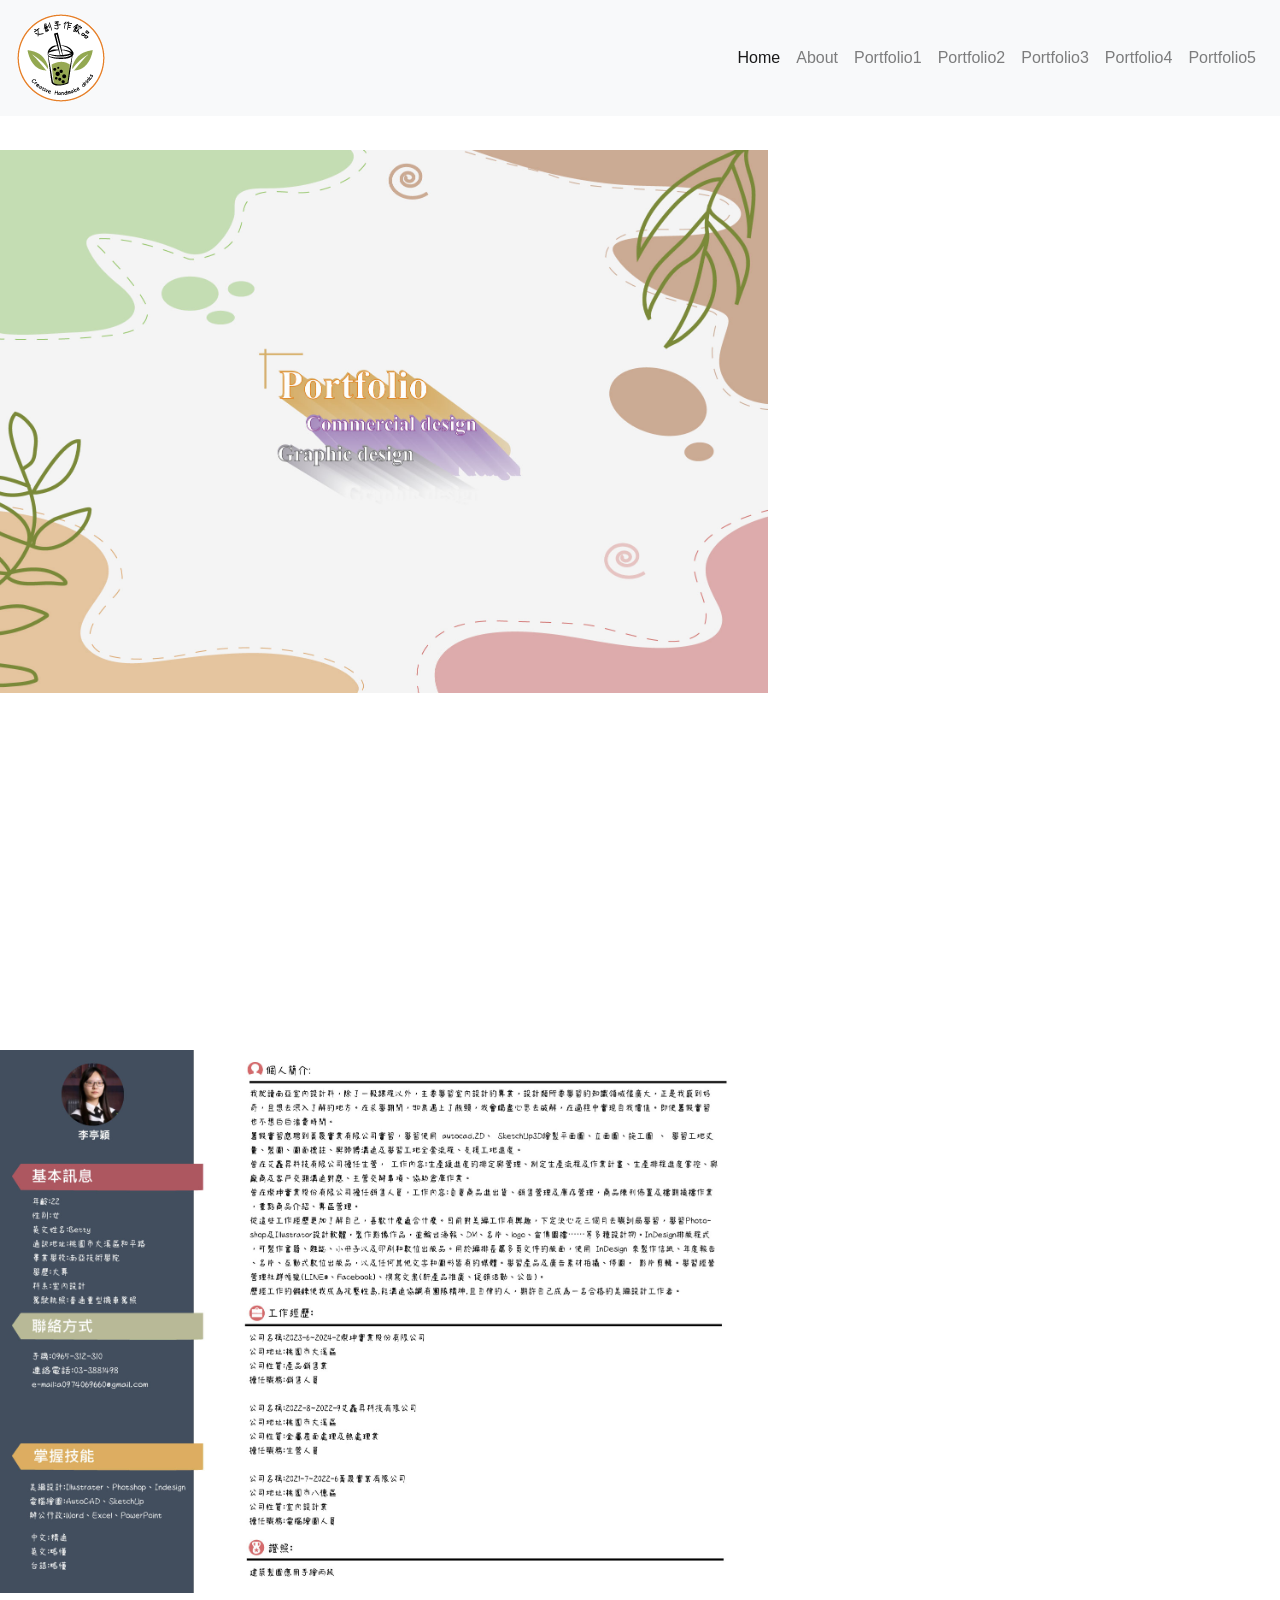
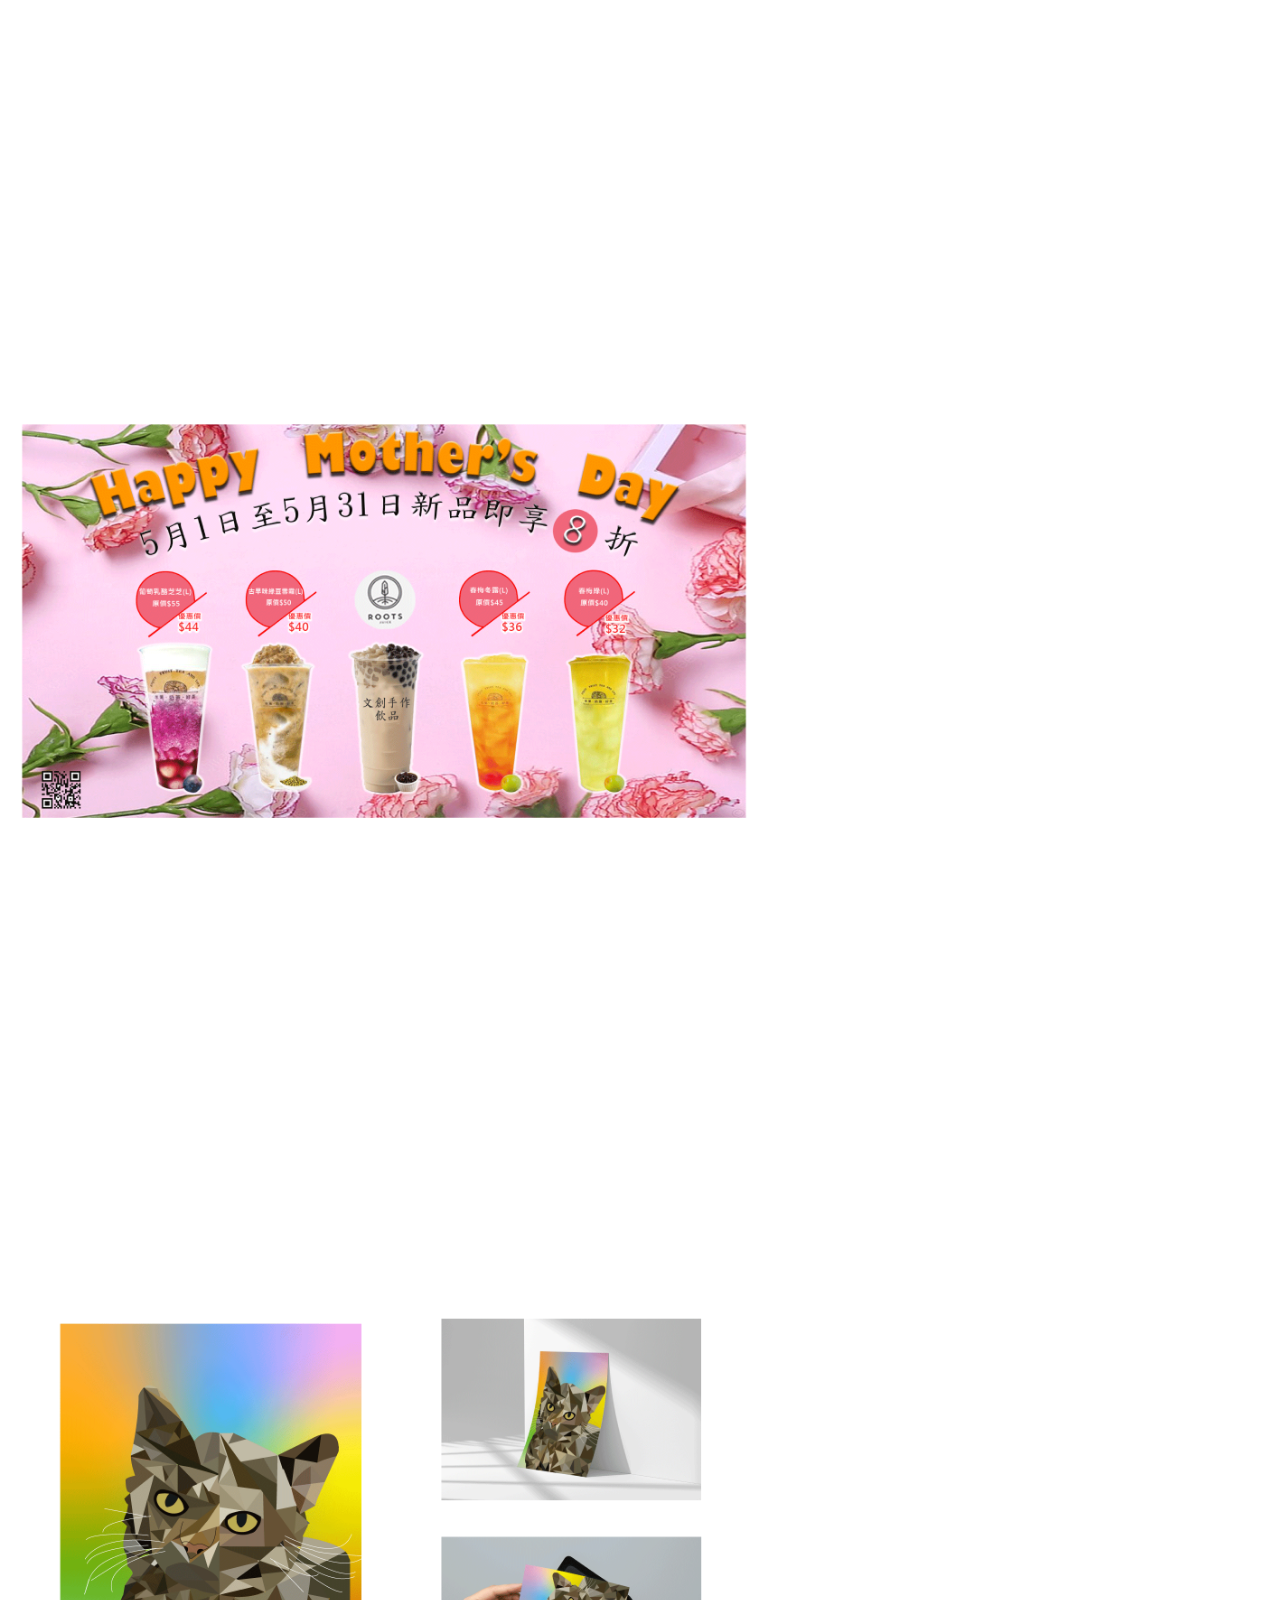
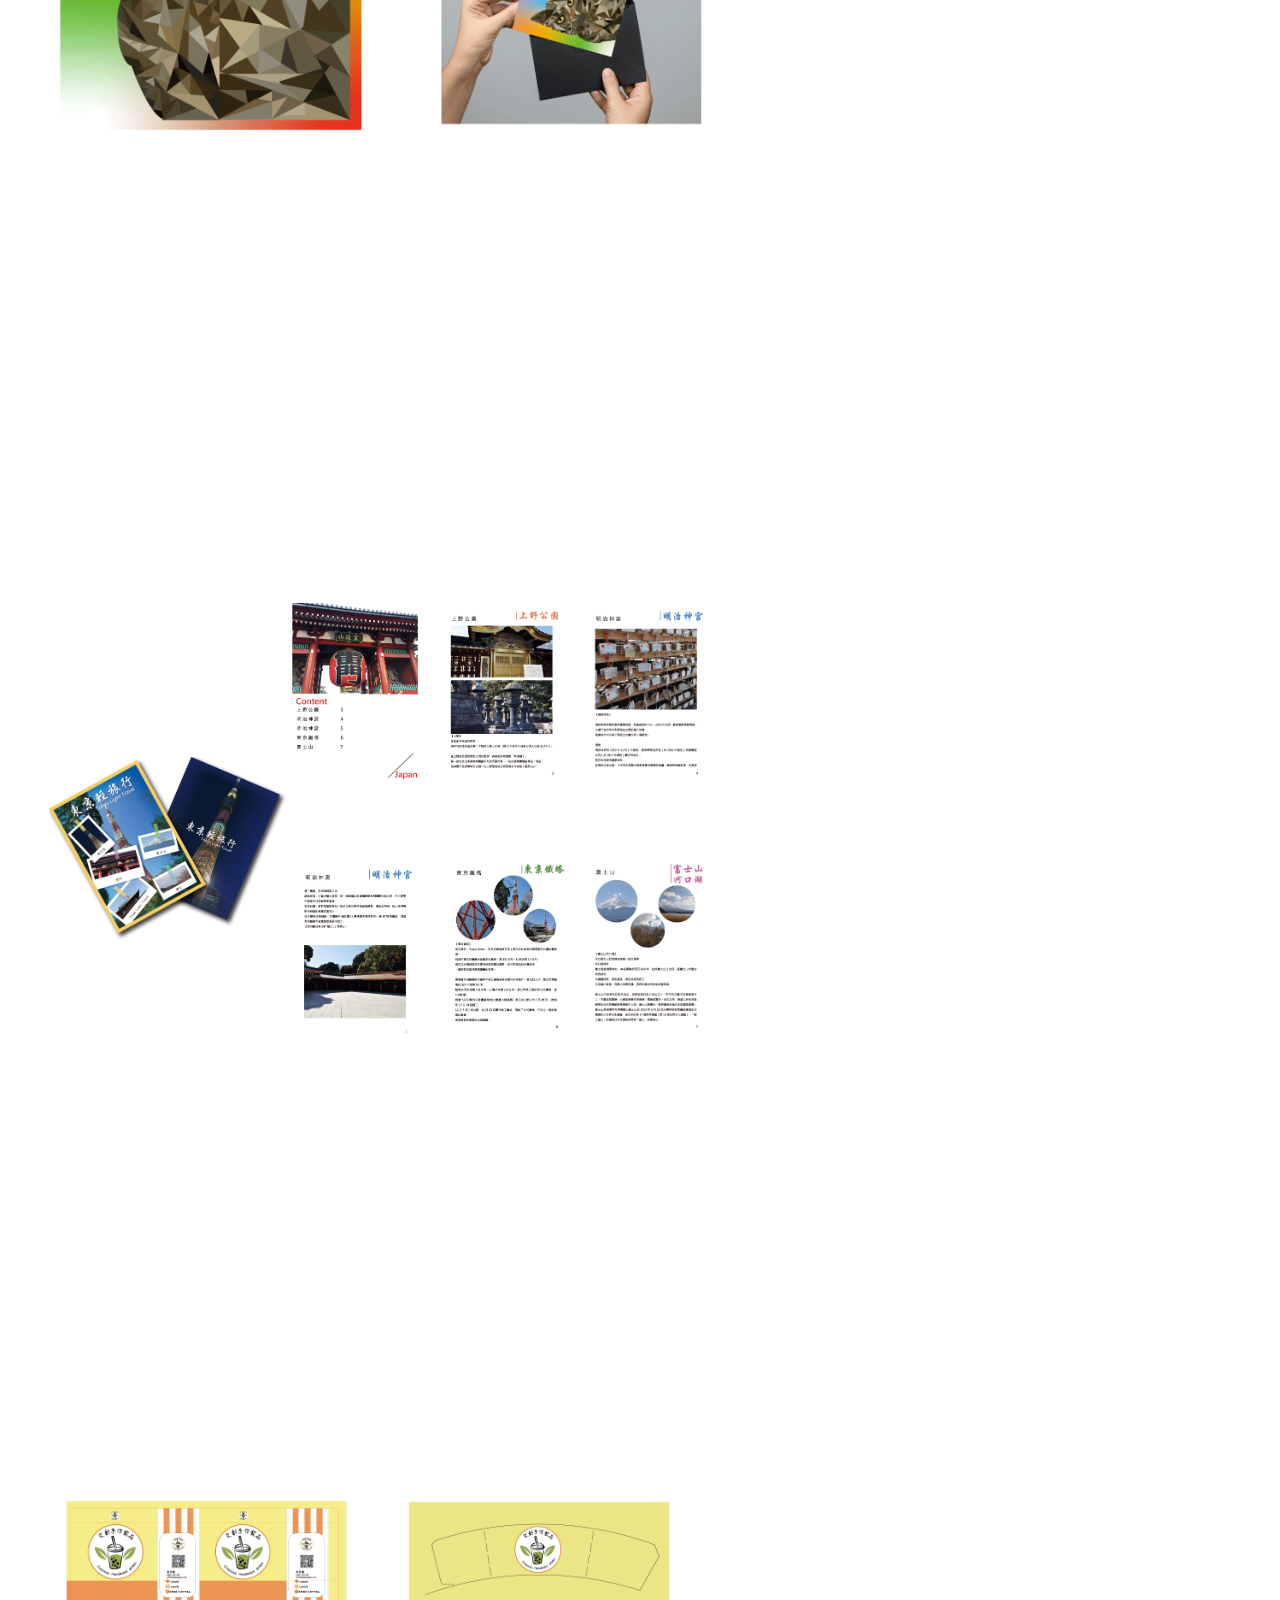
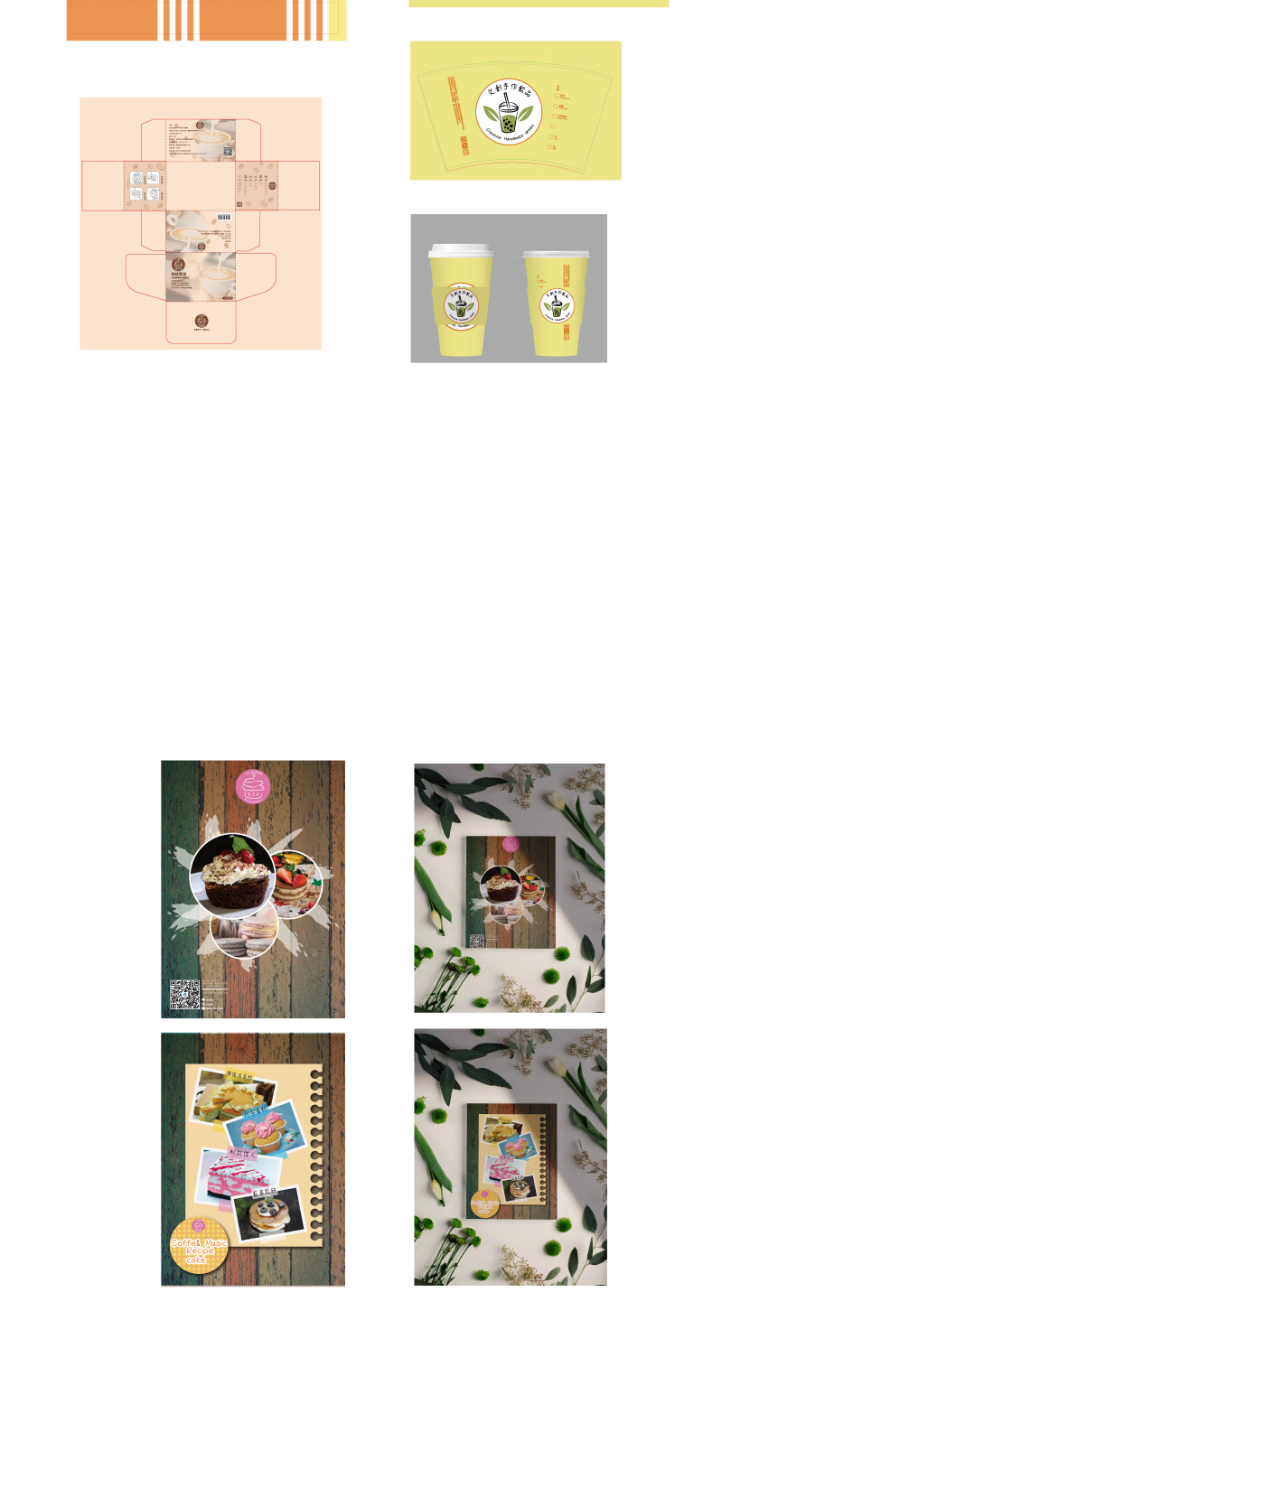
==== commit 9a3defd5: "20240617-v1" ====
--- a/index.html
+++ b/index.html
@@ -96,9 +96,9 @@
         <div class="container">
             <div class="row">
                 <!-- 行內樣式 -->
-                <!-- <div class="txt-bg">                    
-                    <h2><i class="fas fa-dog" style="color: rgb(255, 70, 70);"></i>NEWS</h2>
-                    <p>Lorem ipsum dolor sit amet consectetur adipisicing elit. Voluptas odio nemo libero accusantium totam? Numquam quidem assumenda, facilis optio maiores illum suscipit laboriosam earum consequuntur ex nisi sint voluptatum dolore maxime blanditiis repellendus. Quisquam, cumque recusandae vel, quo molestiae ratione aliquid maxime, soluta ullam dolorem perspiciatis. Hic, dolorum sed. Possimus magni repellendus qui autem suscipit eos, sint officia quaerat enim eveniet neque, iure blanditiis dignissimos. Quam, error blanditiis necessitatibus nisi sed fuga soluta nobis temporibus odio perspiciatis magni repellat in quae dicta adipisci nostrum ipsum excepturi, exercitationem, mollitia repudiandae velit laboriosam? Veritatis pariatur, culpa quam quod officiis repellat repudiandae illo.</p>
+                <!-- <div class="txt-bg">
+                        <h2></i>母親節海報設計</h2>
+                        <p> </p>
                 </div> -->
             </div>
         </div>
@@ -162,12 +162,12 @@
         </div>
     </section>
 
-        <!-- PORTFOLIO5 -->
-        <section id="portfolio5">
-                <img src="./images/菜單設計.png" alt="">
-                <div class="container">
-                    <div class="row">
-                        <!-- <div class="txt-bg">
+    <!-- PORTFOLIO5 -->
+    <section id="portfolio5">
+        <img src="./images/菜單設計.png" alt="">
+        <div class="container">
+            <div class="row">
+                <!-- <div class="txt-bg">
                             <h2>CONTACT</h2>
                             <p>Lorem ipsum dolor sit amet consectetur adipisicing elit. Voluptas odio nemo libero accusantium totam?
                                 Numquam quidem assumenda, facilis optio maiores illum suscipit laboriosam earum consequuntur ex nisi
@@ -178,10 +178,10 @@
                                 in quae dicta adipisci nostrum ipsum excepturi, exercitationem, mollitia repudiandae velit laboriosam?
                                 Veritatis pariatur, culpa quam quod officiis repellat repudiandae illo.</p>
                         </div> -->
-                    </div>
-                </div>
-            </section>
-        
+            </div>
+        </div>
+    </section>
+
 
 
 
--- a/css/index.css
+++ b/css/index.css
@@ -57,4 +57,34 @@
 }
 .txt-bg i{
     color: blue;
-}+}
+
+#about img{
+    width: 60%;
+}
+#home img{
+    width: 60%;
+}
+#portfolio1 img{
+    width: 60%;
+}
+#portfolio2 img{
+    width: 60%;
+}
+#portfolio3 img{
+    width: 60%;
+}
+#portfolio4 img{
+    width: 60%;
+}
+#portfolio5 img{
+    width: 60%;
+}
+#portfolio1 txt{
+    background-color:rgba(255,255,255,.6);
+    border-radius: 50px;
+    text-align: justify;
+    padding: 50px;
+    width: 800px;
+    margin: auto;
+}
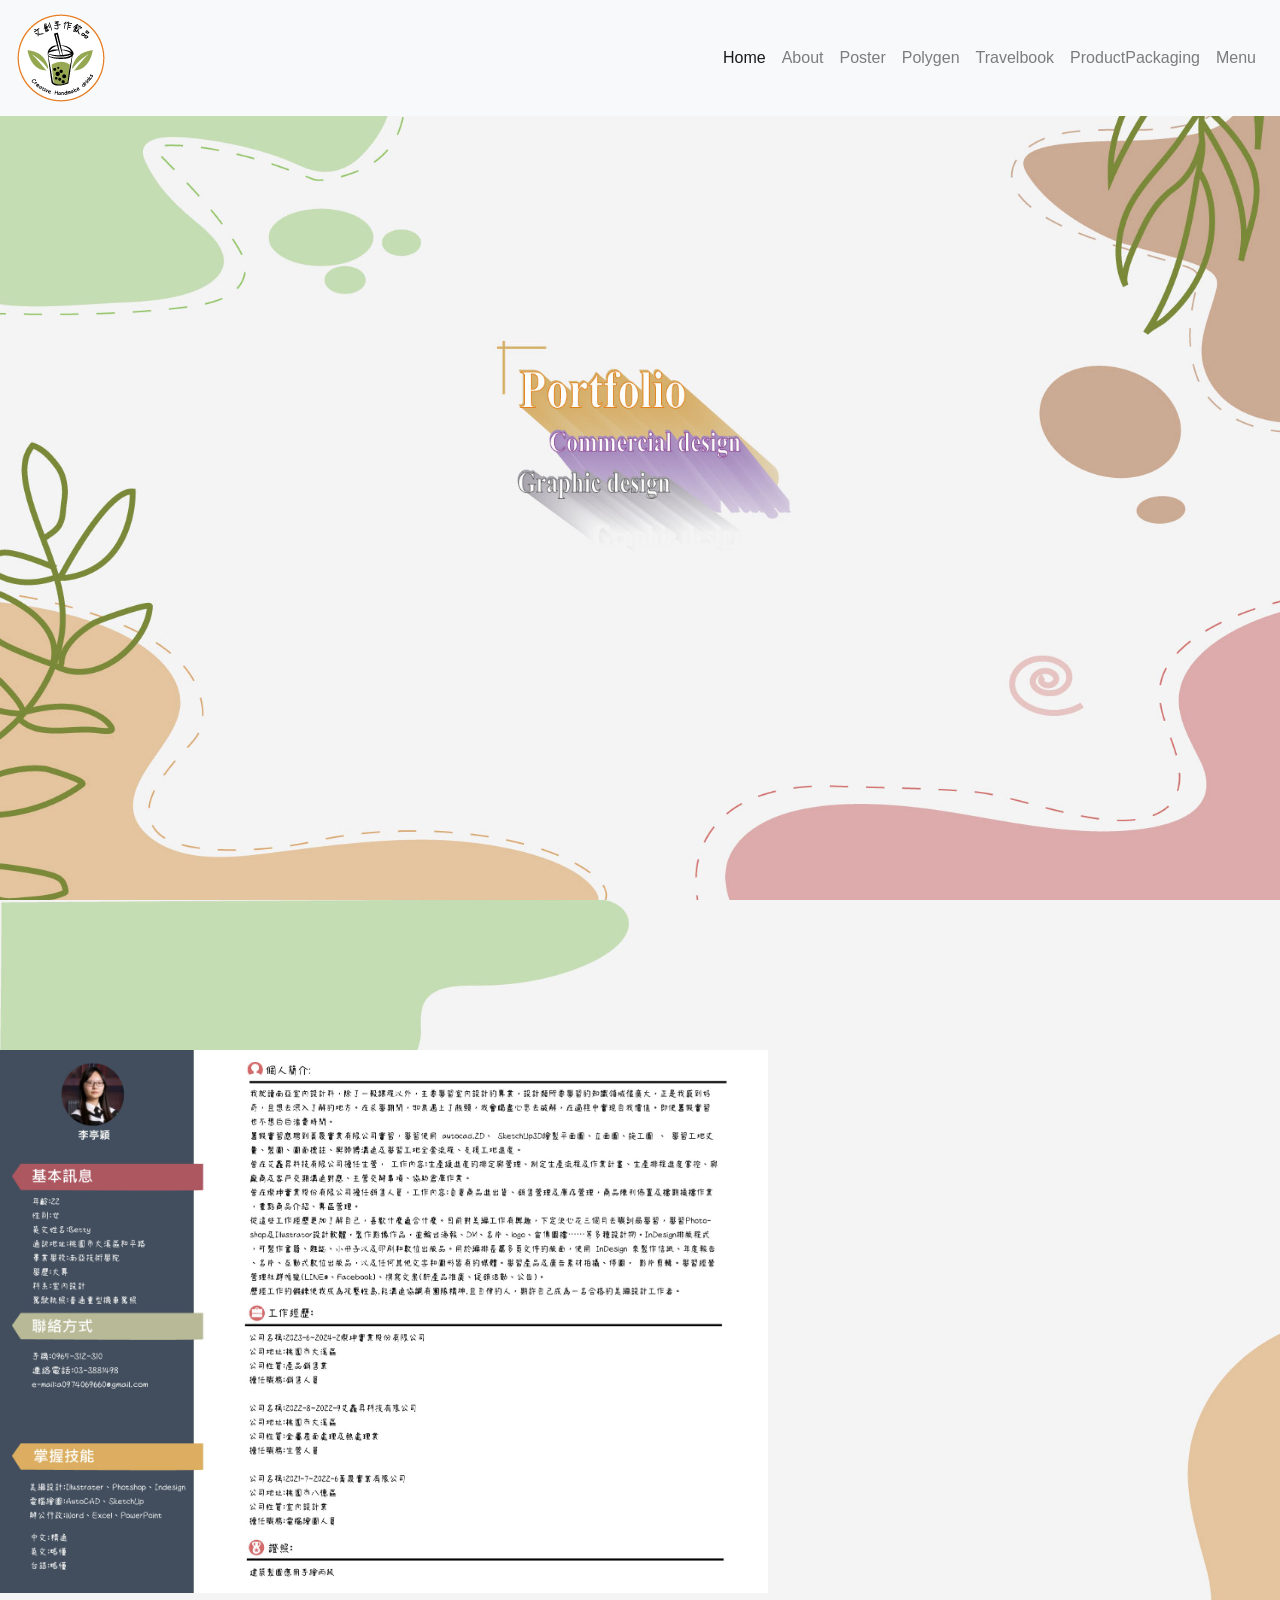
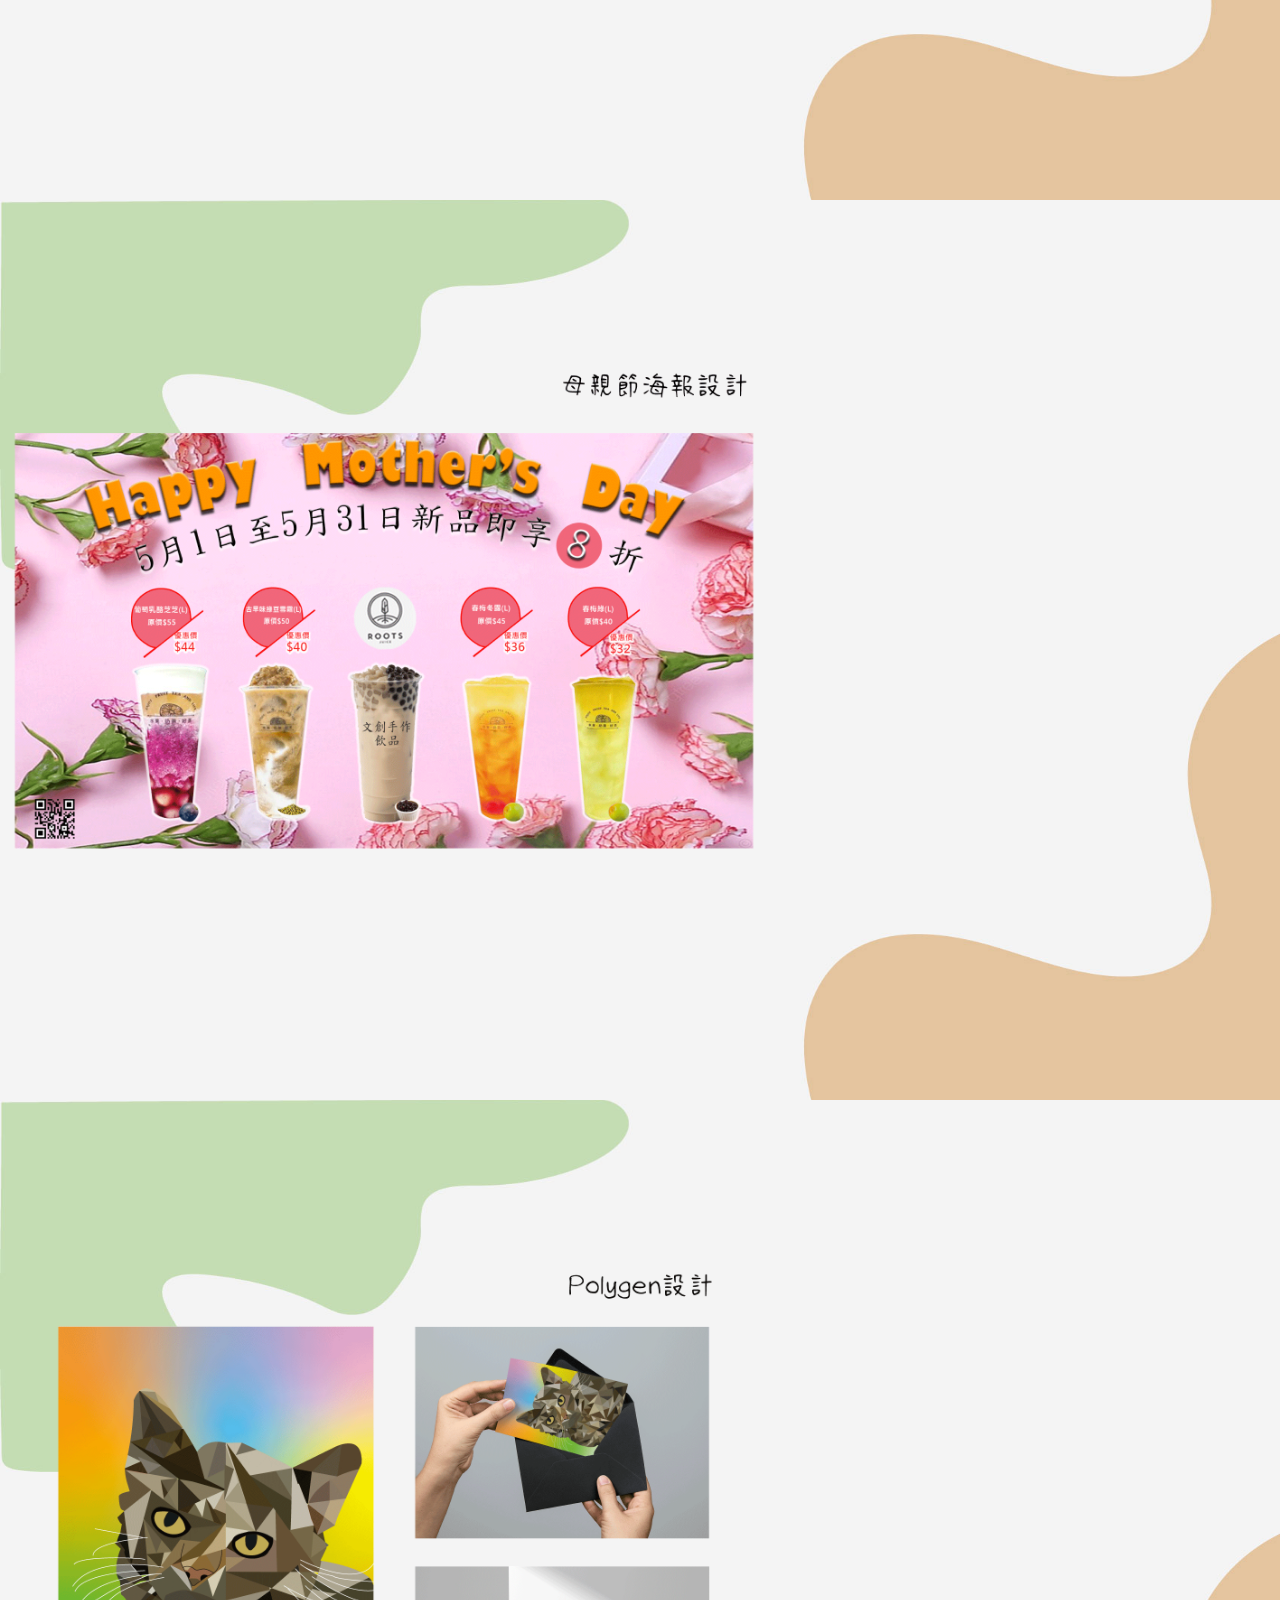
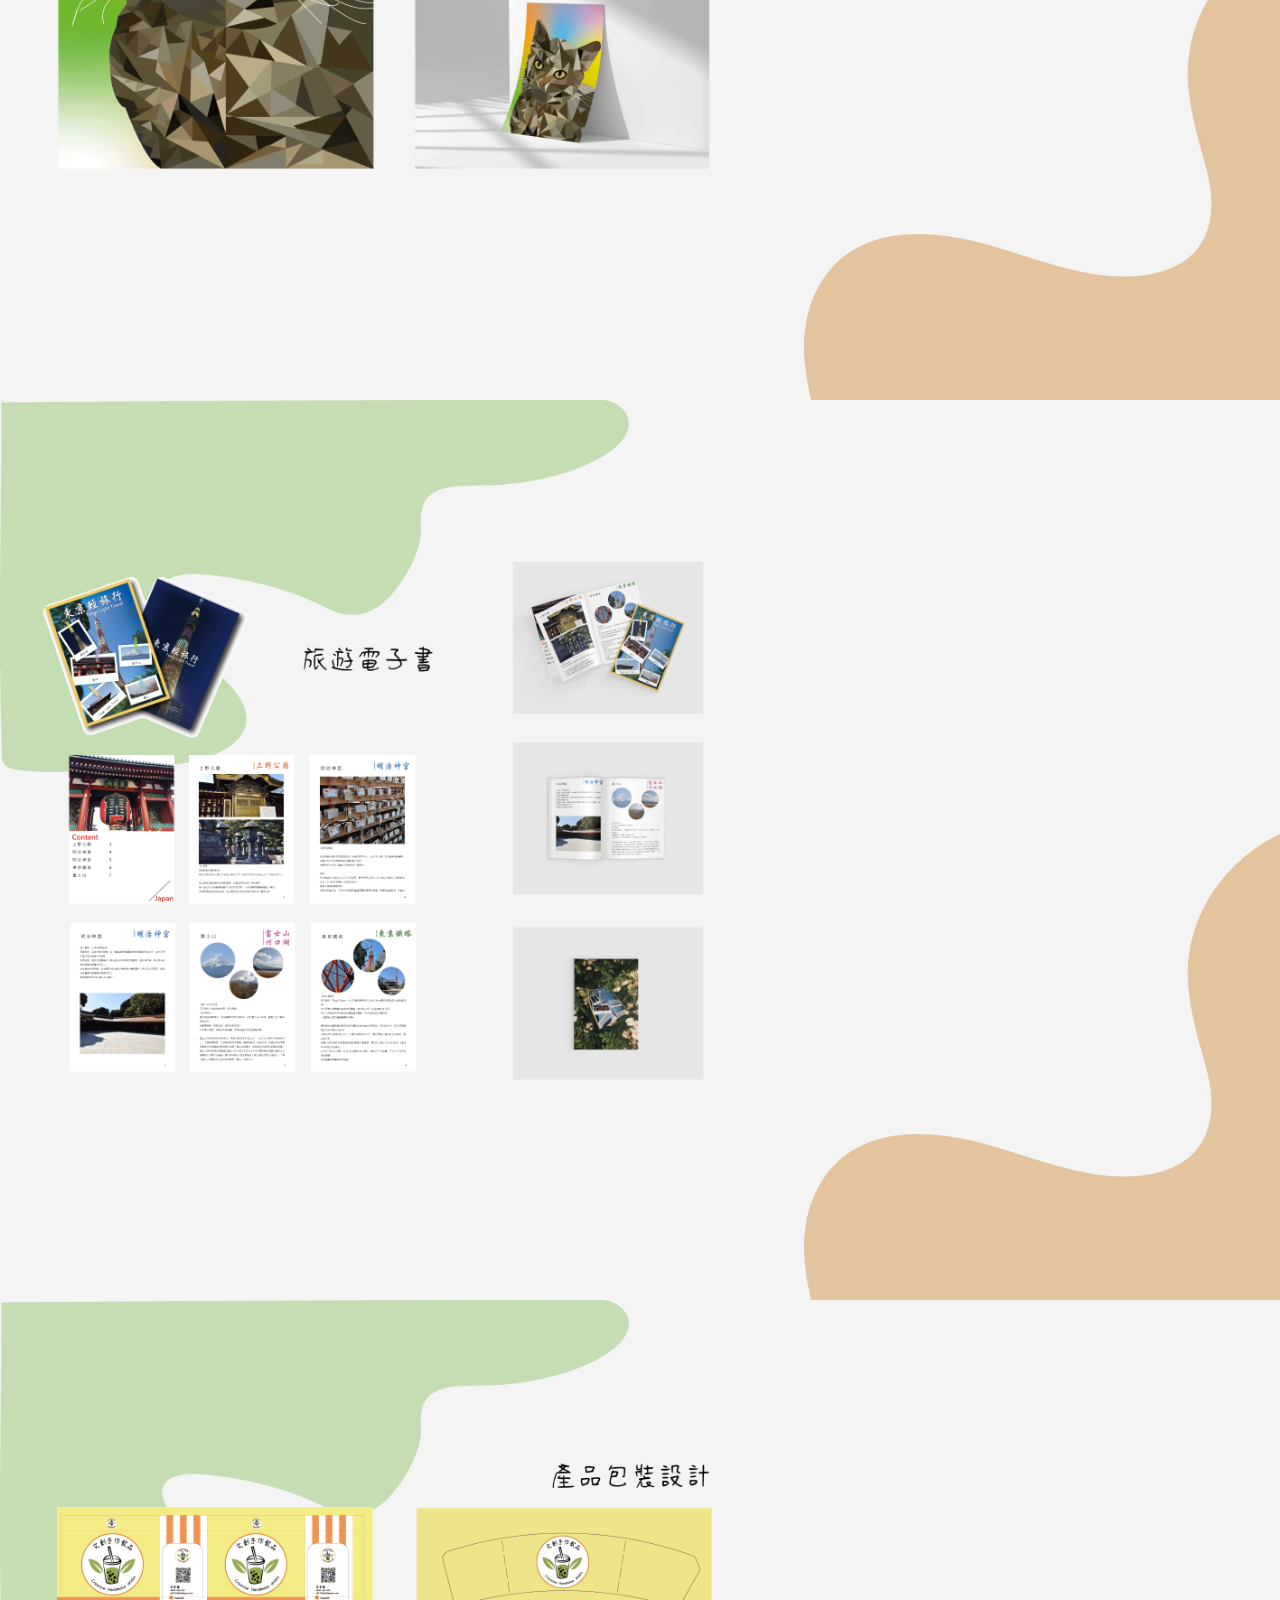
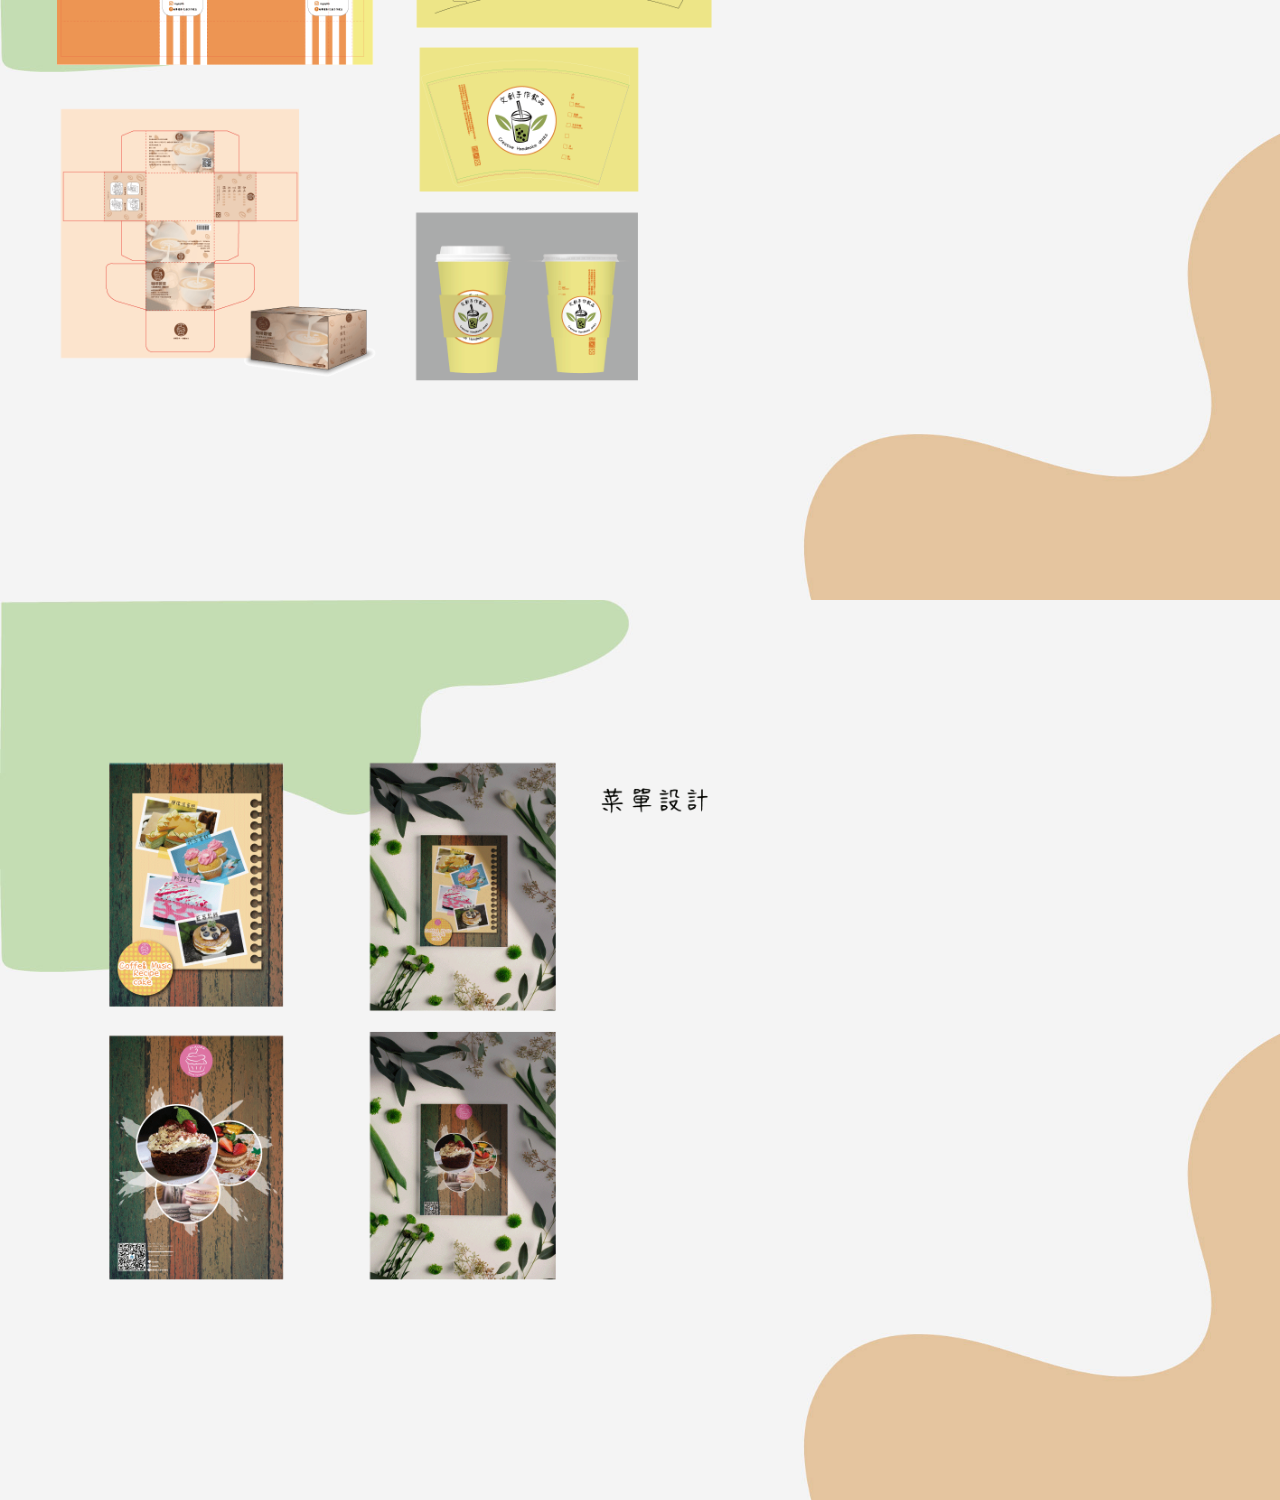
==== commit 5f399733: "20240617-v1" ====
--- a/index.html
+++ b/index.html
@@ -35,29 +35,29 @@
                 <li class="nav-item active">
                     <a class="nav-link js-scroll-trigger" href="#home">Home <span class="sr-only">(current)</span></a>
                 </li>
-                <!-- ABOUT -->
-                <li class="nav-item">
-                    <a class="nav-link js-scroll-trigger" href="#about">About</a>
-                </li>
-                <!-- PORTFOLIO1 -->
-                <li class="nav-item">
-                    <a class="nav-link js-scroll-trigger" href="#portfolio1">Portfolio1</a>
-                </li>
-                <!-- PORTFOLIO2 -->
-                <li class="nav-item">
-                    <a class="nav-link js-scroll-trigger" href="#portfolio2">Portfolio2</a>
-                </li>
-                <!-- PORTFOLIO3 -->
-                <li class="nav-item">
-                    <a class="nav-link js-scroll-trigger" href="#portfolio3">Portfolio3</a>
-                </li>
-                <!-- PORTFOLIO4 -->
-                <li class="nav-item">
-                    <a class="nav-link js-scroll-trigger" href="#portfolio4">Portfolio4</a>
-                </li>
-                <!-- PORTFOLIO5 -->
-                <li class="nav-item">
-                    <a class="nav-link js-scroll-trigger" href="#portfolio5">Portfolio5</a>
+                <!-- About-->
+                <li class="nav-item">
+                    <a class="nav-link js-scroll-trigger" href="#About">About</a>
+                </li>
+                <!-- Poster -->
+                <li class="nav-item">
+                    <a class="nav-link js-scroll-trigger" href="#Poster">Poster</a>
+                </li>
+                <!-- Polygen -->
+                <li class="nav-item">
+                    <a class="nav-link js-scroll-trigger" href="#Polygen">Polygen</a>
+                </li>
+                <!-- Travelbook -->
+                <li class="nav-item">
+                    <a class="nav-link js-scroll-trigger" href="#Travelbook">Travelbook</a>
+                </li>
+                <!-- ProductPackaging  -->
+                <li class="nav-item">
+                    <a class="nav-link js-scroll-trigger" href="#ProductPackaging">ProductPackaging</a>
+                </li>
+                <!-- Menu -->
+                <li class="nav-item">
+                    <a class="nav-link js-scroll-trigger" href="#Menu">Menu</a>
                 </li>
 
 
@@ -68,7 +68,6 @@
     <!-- 選單各區內容 -->
     <!-- HOME -->
     <section id="home">
-        <img src="./images/封面.jpg" alt="">
         <div class="container">
             <div class="row">
                 <!-- <div class="txt-bg">
@@ -78,8 +77,8 @@
             </div>
         </div>
     </section>
-    <!-- ABOUT -->
-    <section id="about">
+    <!-- About-->
+    <section id="About">
         <img src="./images/履歷表設計.jpg" alt="">
         <div class="container">
             <div class="row">
@@ -90,8 +89,8 @@
             </div>
         </div>
     </section>
-    <!-- PORTFOLIO1 -->
-    <section id="portfolio1">
+    <!-- Poster -->
+    <section id="Poster">
         <img src="./images/母親節海報設計.png" alt="">
         <div class="container">
             <div class="row">
@@ -103,8 +102,8 @@
             </div>
         </div>
     </section>
-    <!-- PORTFOLIO2 -->
-    <section id="portfolio2">
+    <!-- Polygen -->
+    <section id="Polygen">
         <img src="./images/ploygen設計.png" alt="">
         <div class="container">
             <div class="row">
@@ -122,8 +121,8 @@
             </div>
         </div>
     </section>
-    <!-- PORTFOLIO3 -->
-    <section id="portfolio3">
+    <!-- Travelbook -->
+    <section id="Travelbook">
         <img src="./images/旅遊電子書.png" alt="">
         <div class="container">
             <div class="row">
@@ -142,8 +141,8 @@
         </div>
     </section>
 
-    <!-- PORTFOLIO4 -->
-    <section id="portfolio4">
+    <!-- ProductPackaging -->
+    <section id="ProductPackaging">
         <img src="./images/產品包裝設計.png" alt="">
         <div class="container">
             <div class="row">
@@ -162,8 +161,8 @@
         </div>
     </section>
 
-    <!-- PORTFOLIO5 -->
-    <section id="portfolio5">
+    <!-- Menu -->
+    <section id="Menu">
         <img src="./images/菜單設計.png" alt="">
         <div class="container">
             <div class="row">
--- a/css/index.css
+++ b/css/index.css
@@ -1,24 +1,24 @@
 /* 各區背景圖 */
 #home{
-     /* background-image: url("../images/封面.jpg"); */
+     background-image: url("../images/封面.jpg"); 
 }
-#about{
-     /* background-image: url("../images/履歷表設計.jpg") */
+#About {
+     background-image: url("../images/背景.jpg");
 }
-#portfolio1{
-    /* background-image: url("../images/p2.jpg"); */
+#Poster{
+    background-image: url("../images/背景.jpg"); 
 }
-#portfolio2{
-    /* background-image: url("../images/p3.jpg"); */
+#Polygen{
+    background-image: url("../images/背景.jpg");
 }
-#portfolio3{
-    /* background-image: url("../images/p4.jpg"); */
+#Travelbook{
+    background-image: url("../images/背景.jpg");
 }
-#portfolio4{
-    /* background-image: url("../images/p4.jpg"); */
+#ProductPackaging{
+    background-image: url("../images/背景.jpg");
 }
-#portfolio5{
-    /* background-image: url("../images/p4.jpg"); */
+#Menu{
+    background-image: url("../images/背景.jpg");
 }
 
 
@@ -59,25 +59,22 @@
     color: blue;
 }
 
-#about img{
+#About img{
     width: 60%;
 }
-#home img{
+#Poster img{
     width: 60%;
 }
-#portfolio1 img{
+#Polygen img{
     width: 60%;
 }
-#portfolio2 img{
+#Travelbook img{
     width: 60%;
 }
-#portfolio3 img{
+#ProductPackaging img{
     width: 60%;
 }
-#portfolio4 img{
-    width: 60%;
-}
-#portfolio5 img{
+#Menu img{
     width: 60%;
 }
 #portfolio1 txt{
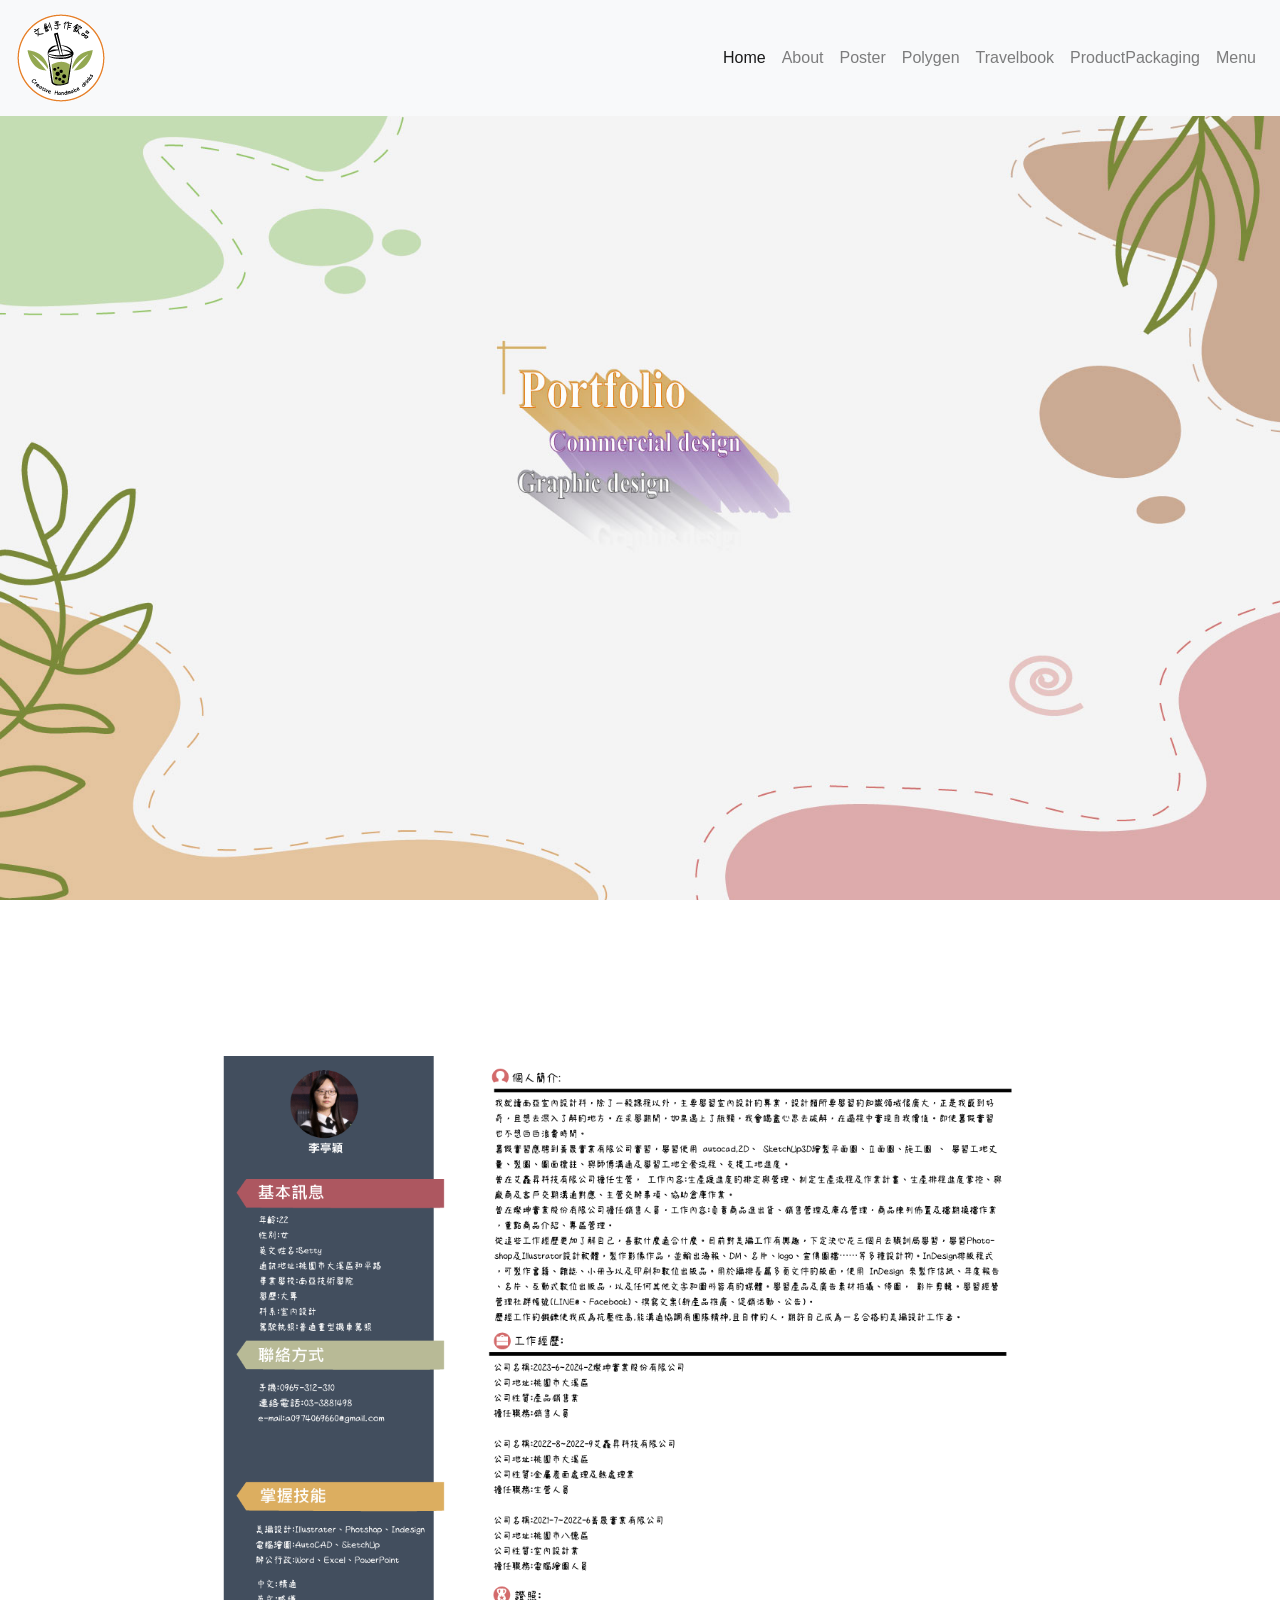
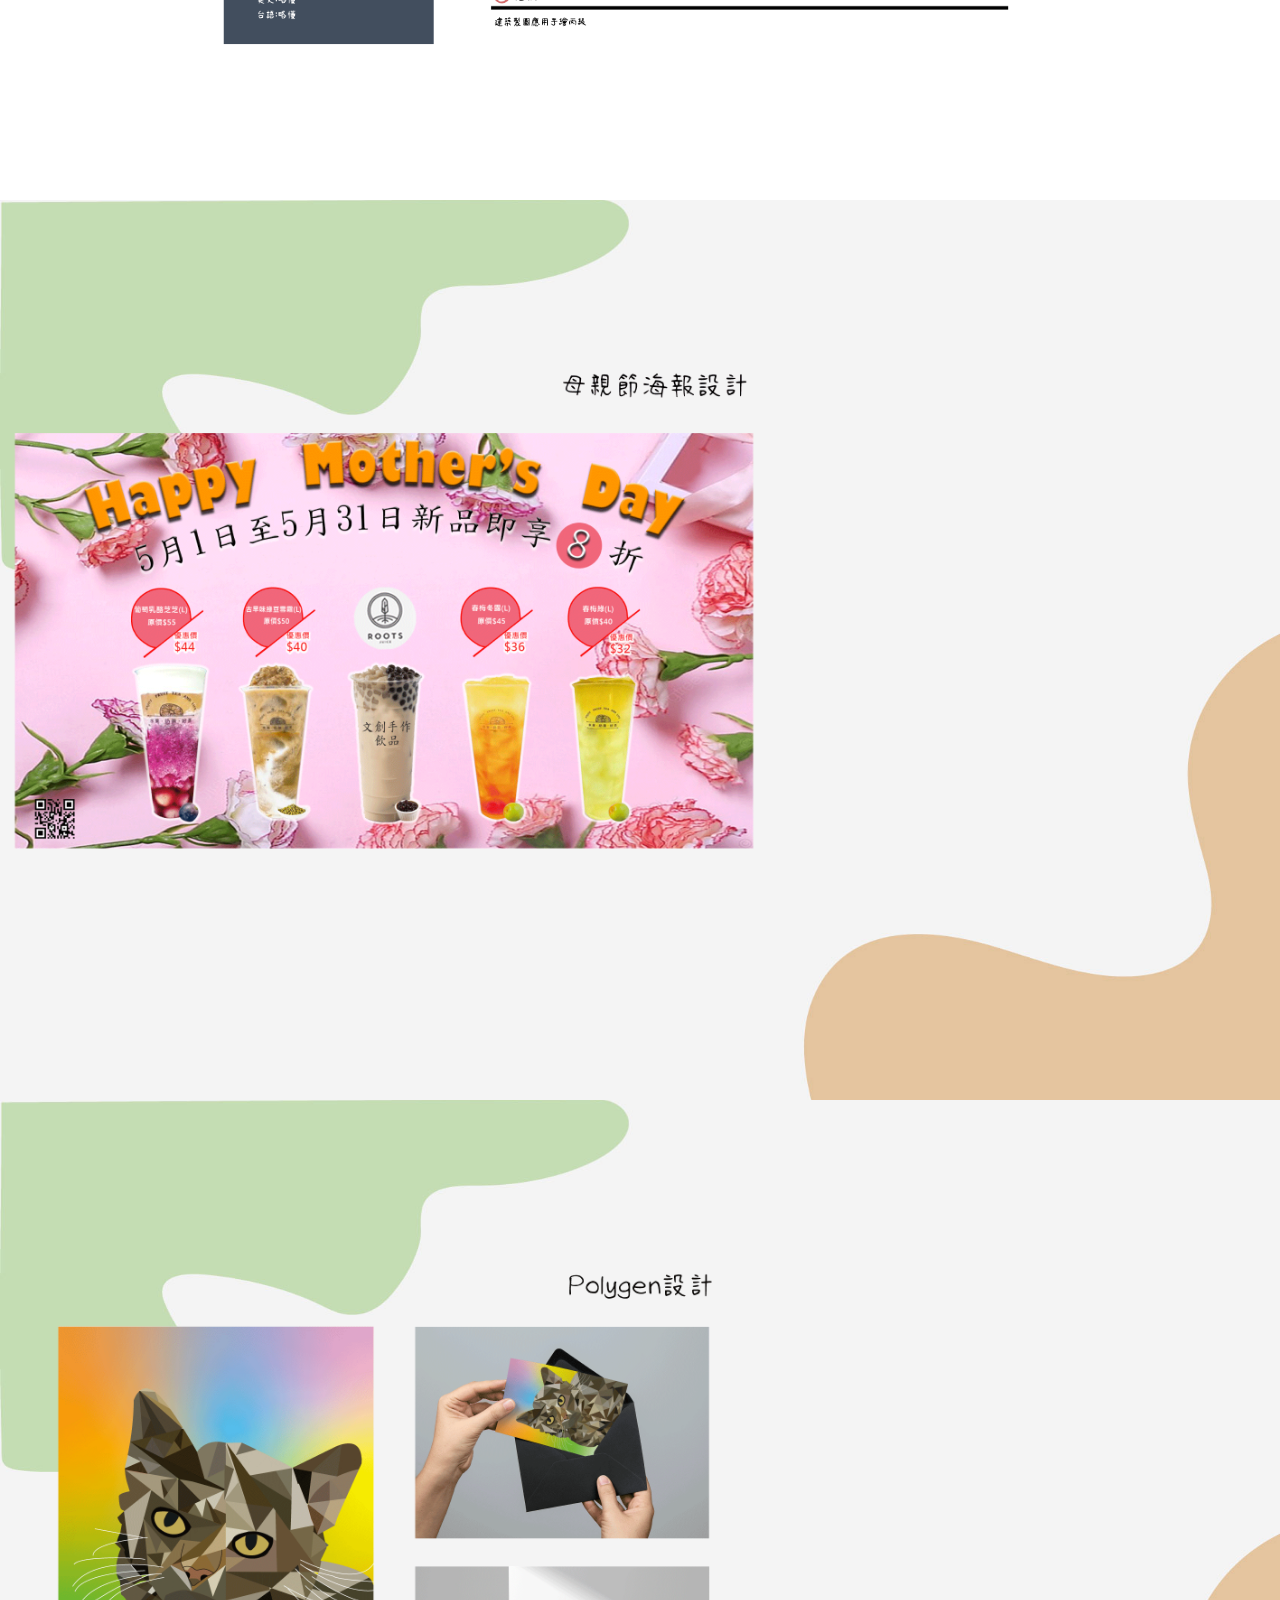
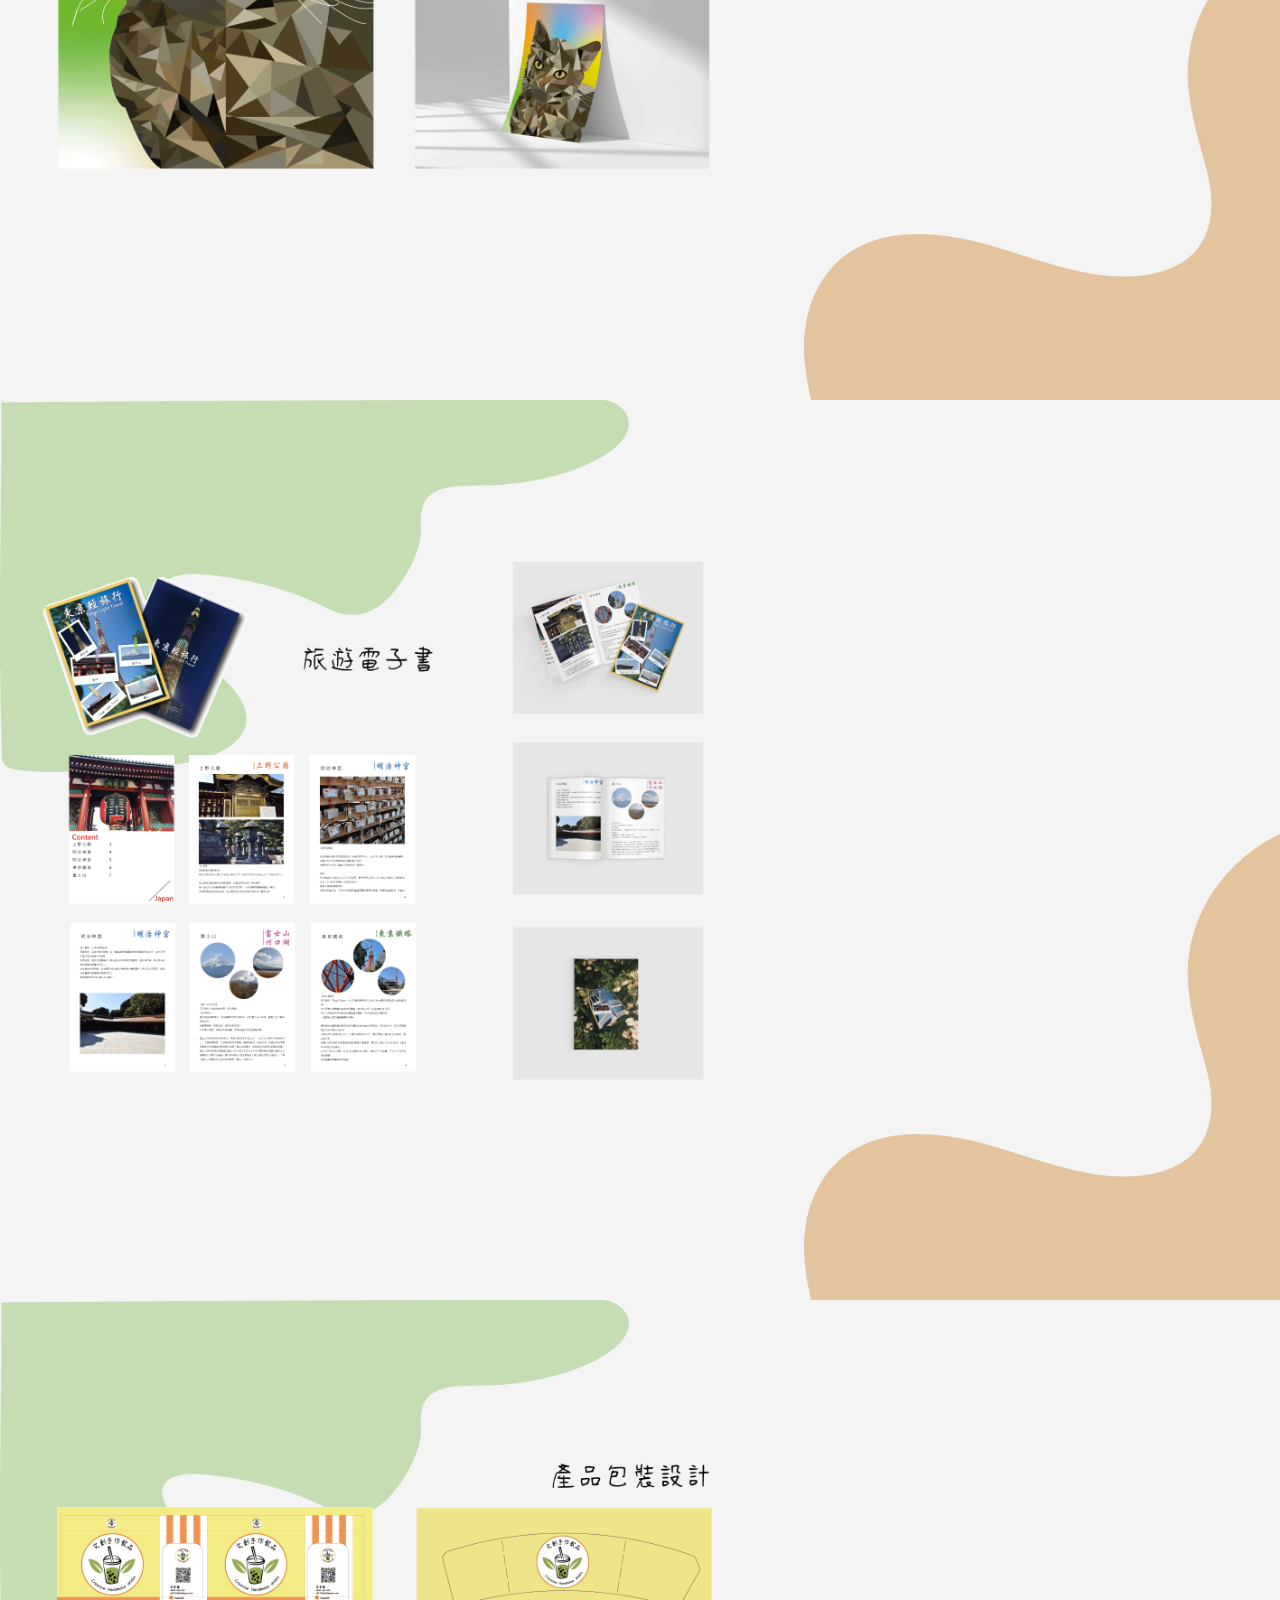
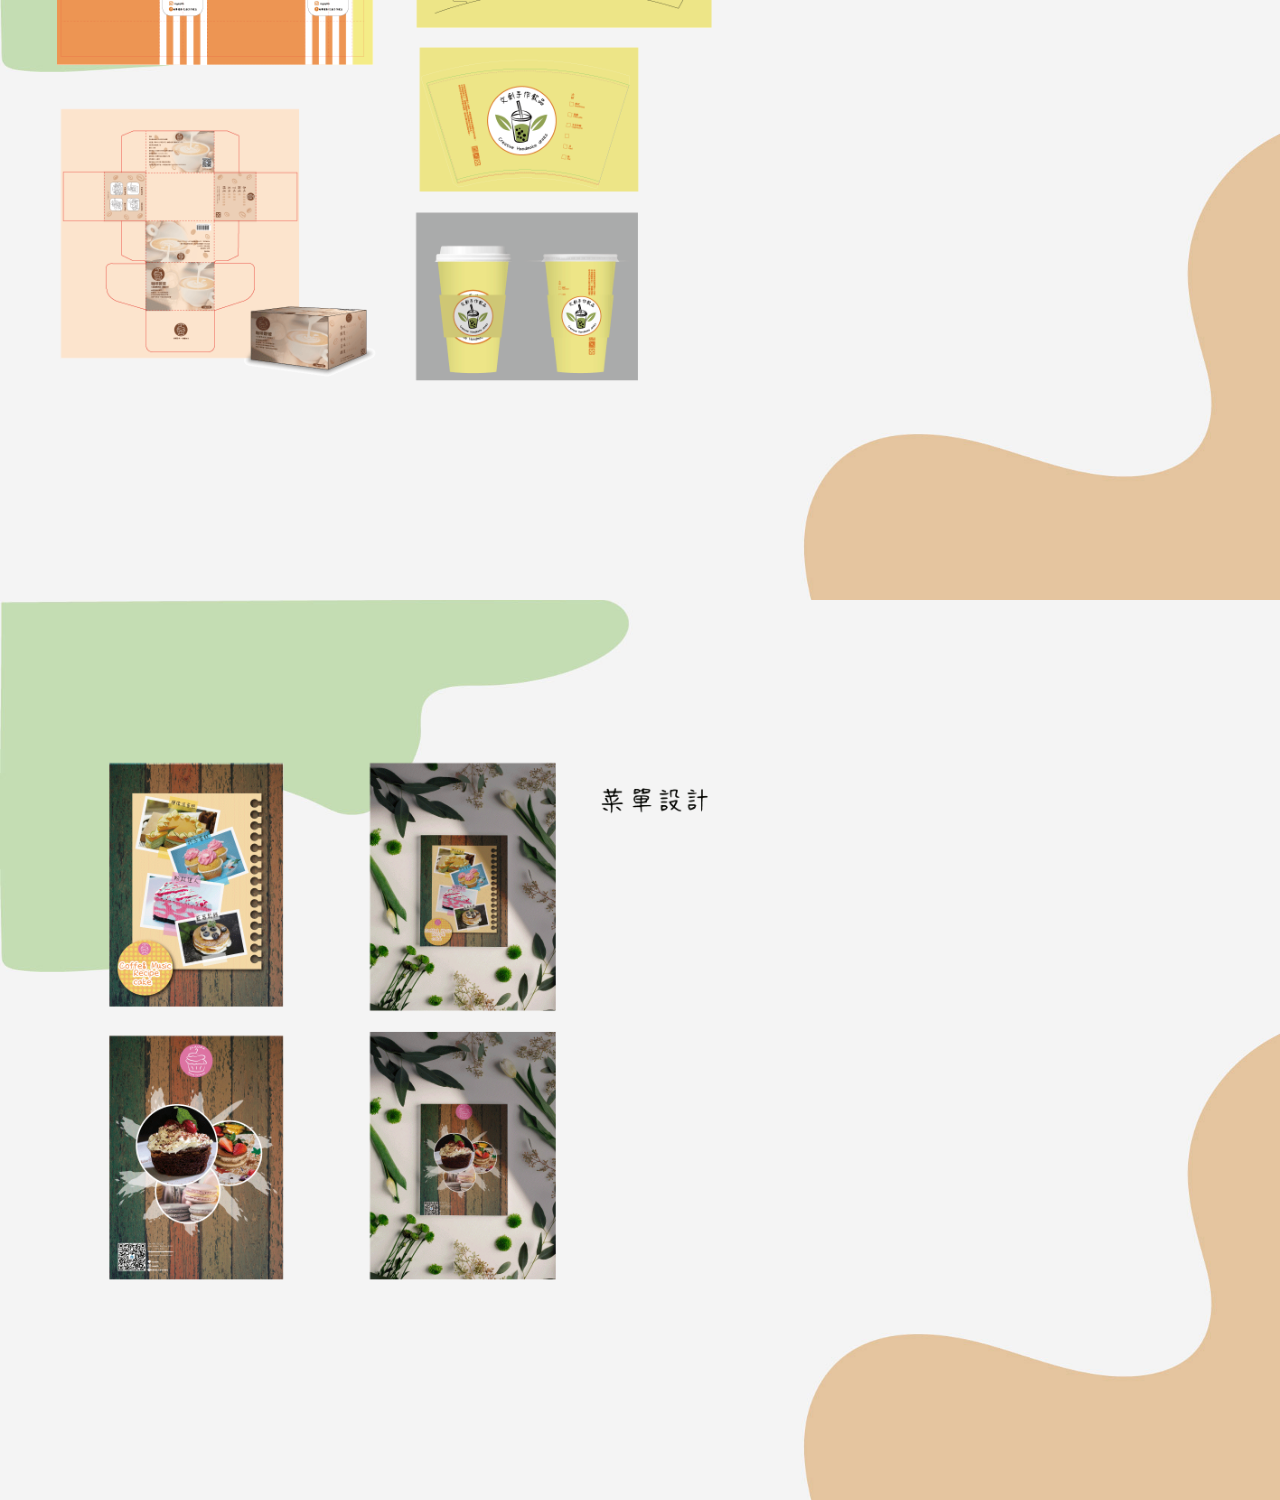
==== commit 9a4590dc: "20240617-v1" ====
--- a/index.html
+++ b/index.html
@@ -79,7 +79,7 @@
     </section>
     <!-- About-->
     <section id="About">
-        <img src="./images/履歷表設計.jpg" alt="">
+        <!-- <img src="./images/履歷表設計.jpg" alt=""> -->
         <div class="container">
             <div class="row">
                 <!-- <div class="txt-bg">
--- a/css/index.css
+++ b/css/index.css
@@ -3,7 +3,7 @@
      background-image: url("../images/封面.jpg"); 
 }
 #About {
-     background-image: url("../images/背景.jpg");
+     background-image: url("../images/履歷表設計.png");
 }
 #Poster{
     background-image: url("../images/背景.jpg"); 
@@ -59,9 +59,9 @@
     color: blue;
 }
 
-#About img{
+/* #About img{
     width: 60%;
-}
+} */
 #Poster img{
     width: 60%;
 }
@@ -77,6 +77,9 @@
 #Menu img{
     width: 60%;
 }
+#background img{
+    width: 60%;
+}
 #portfolio1 txt{
     background-color:rgba(255,255,255,.6);
     border-radius: 50px;
